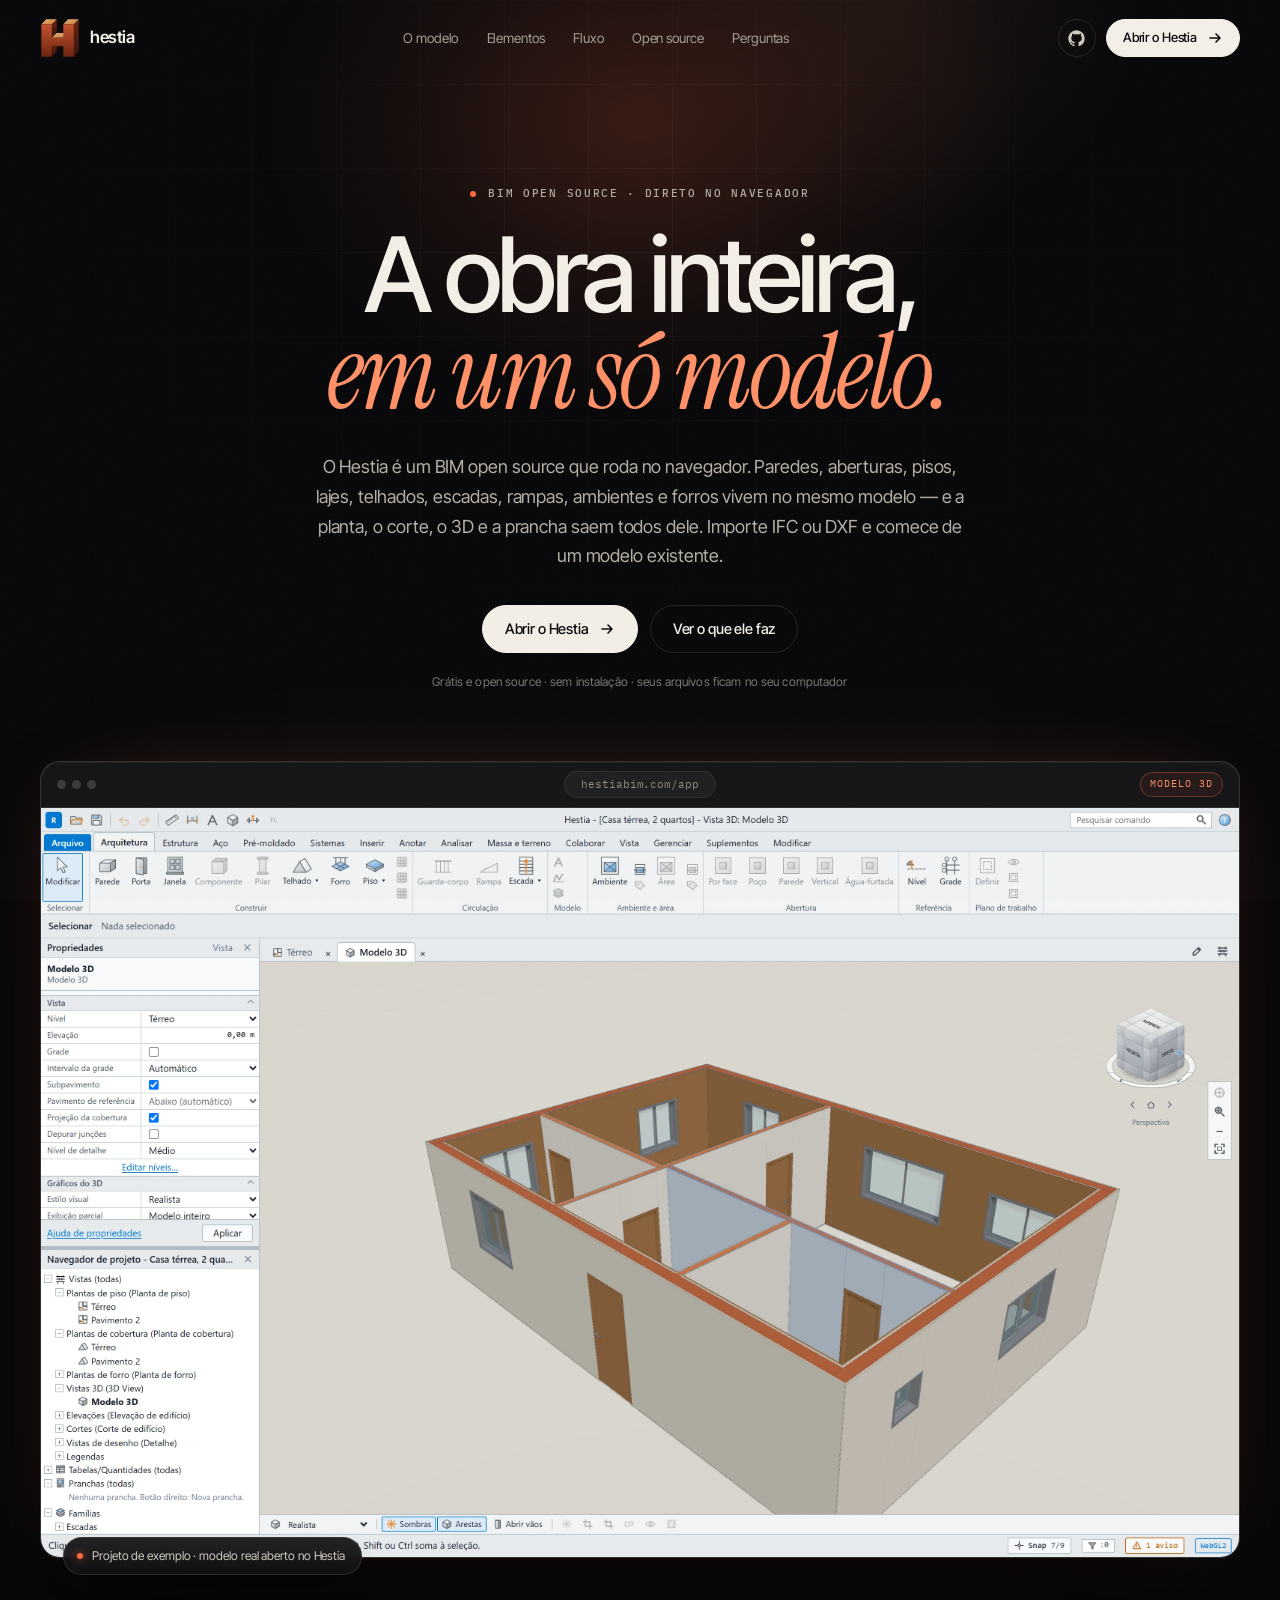
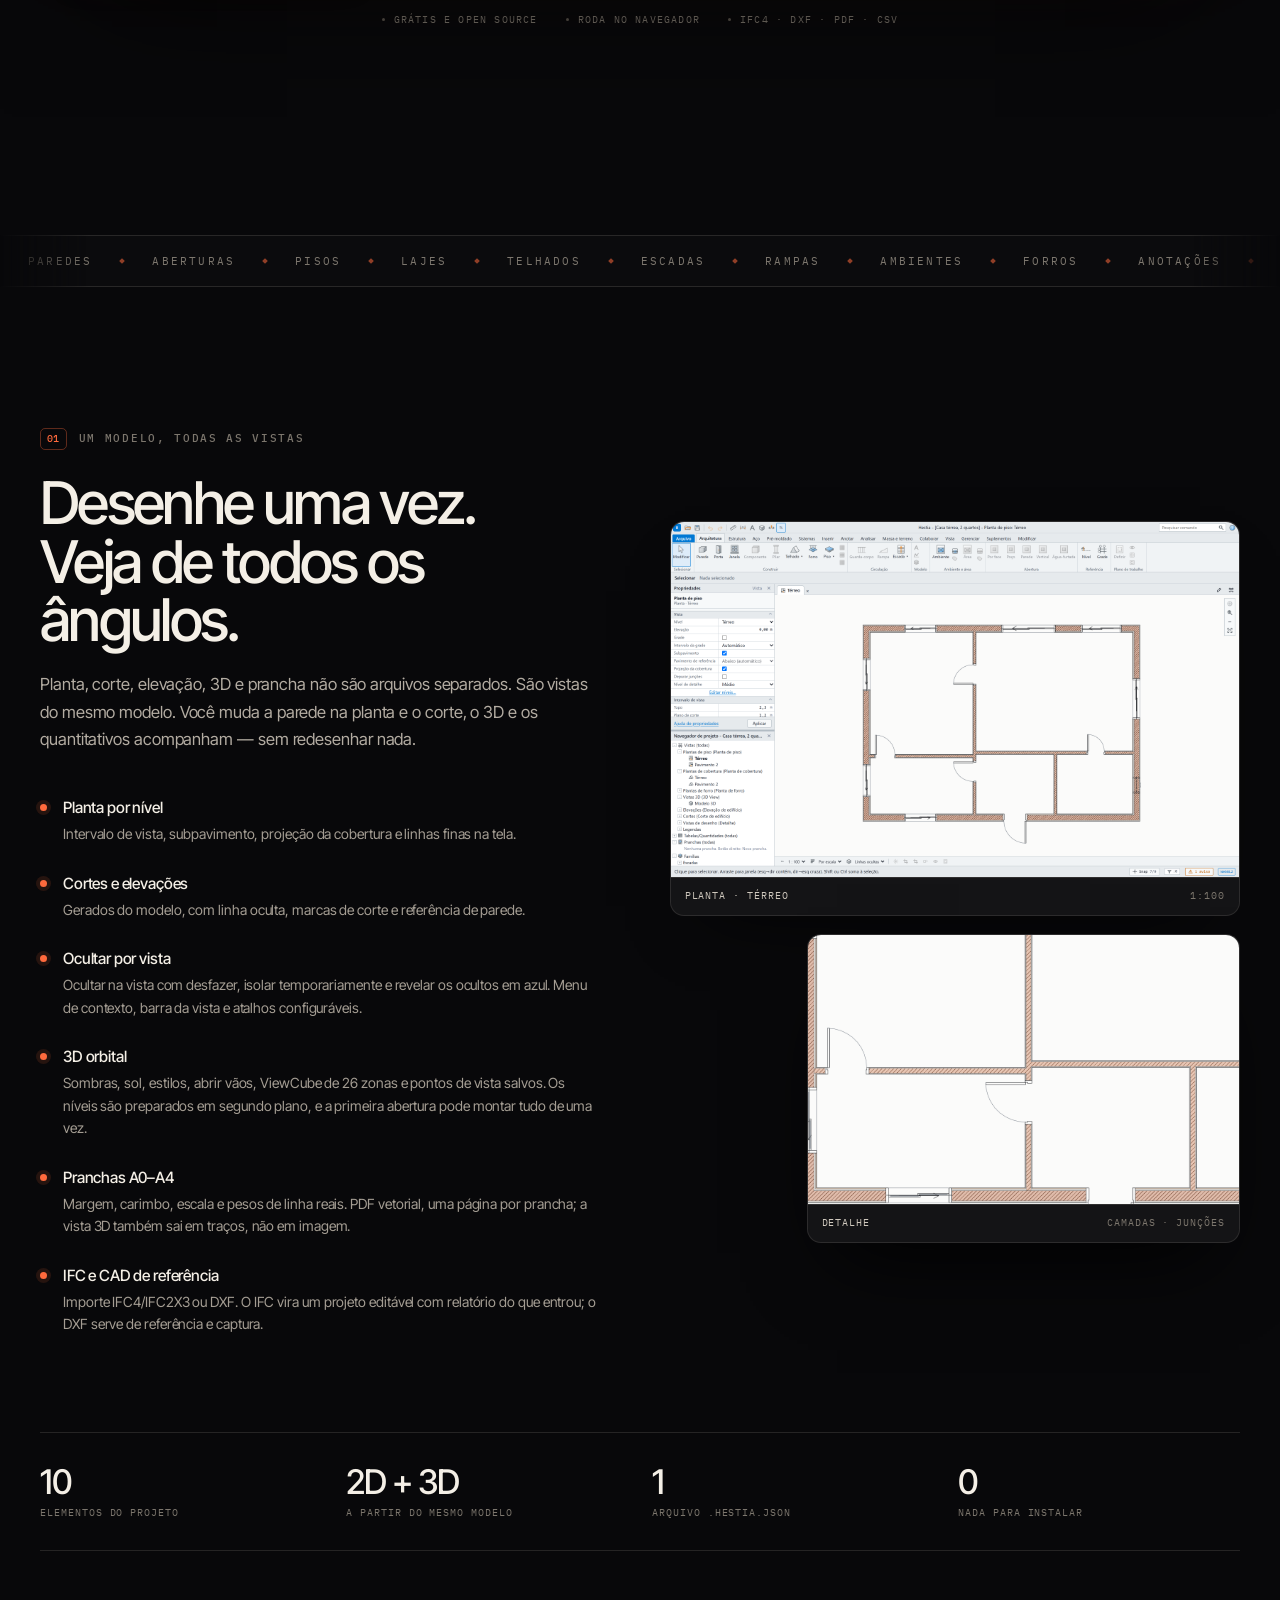
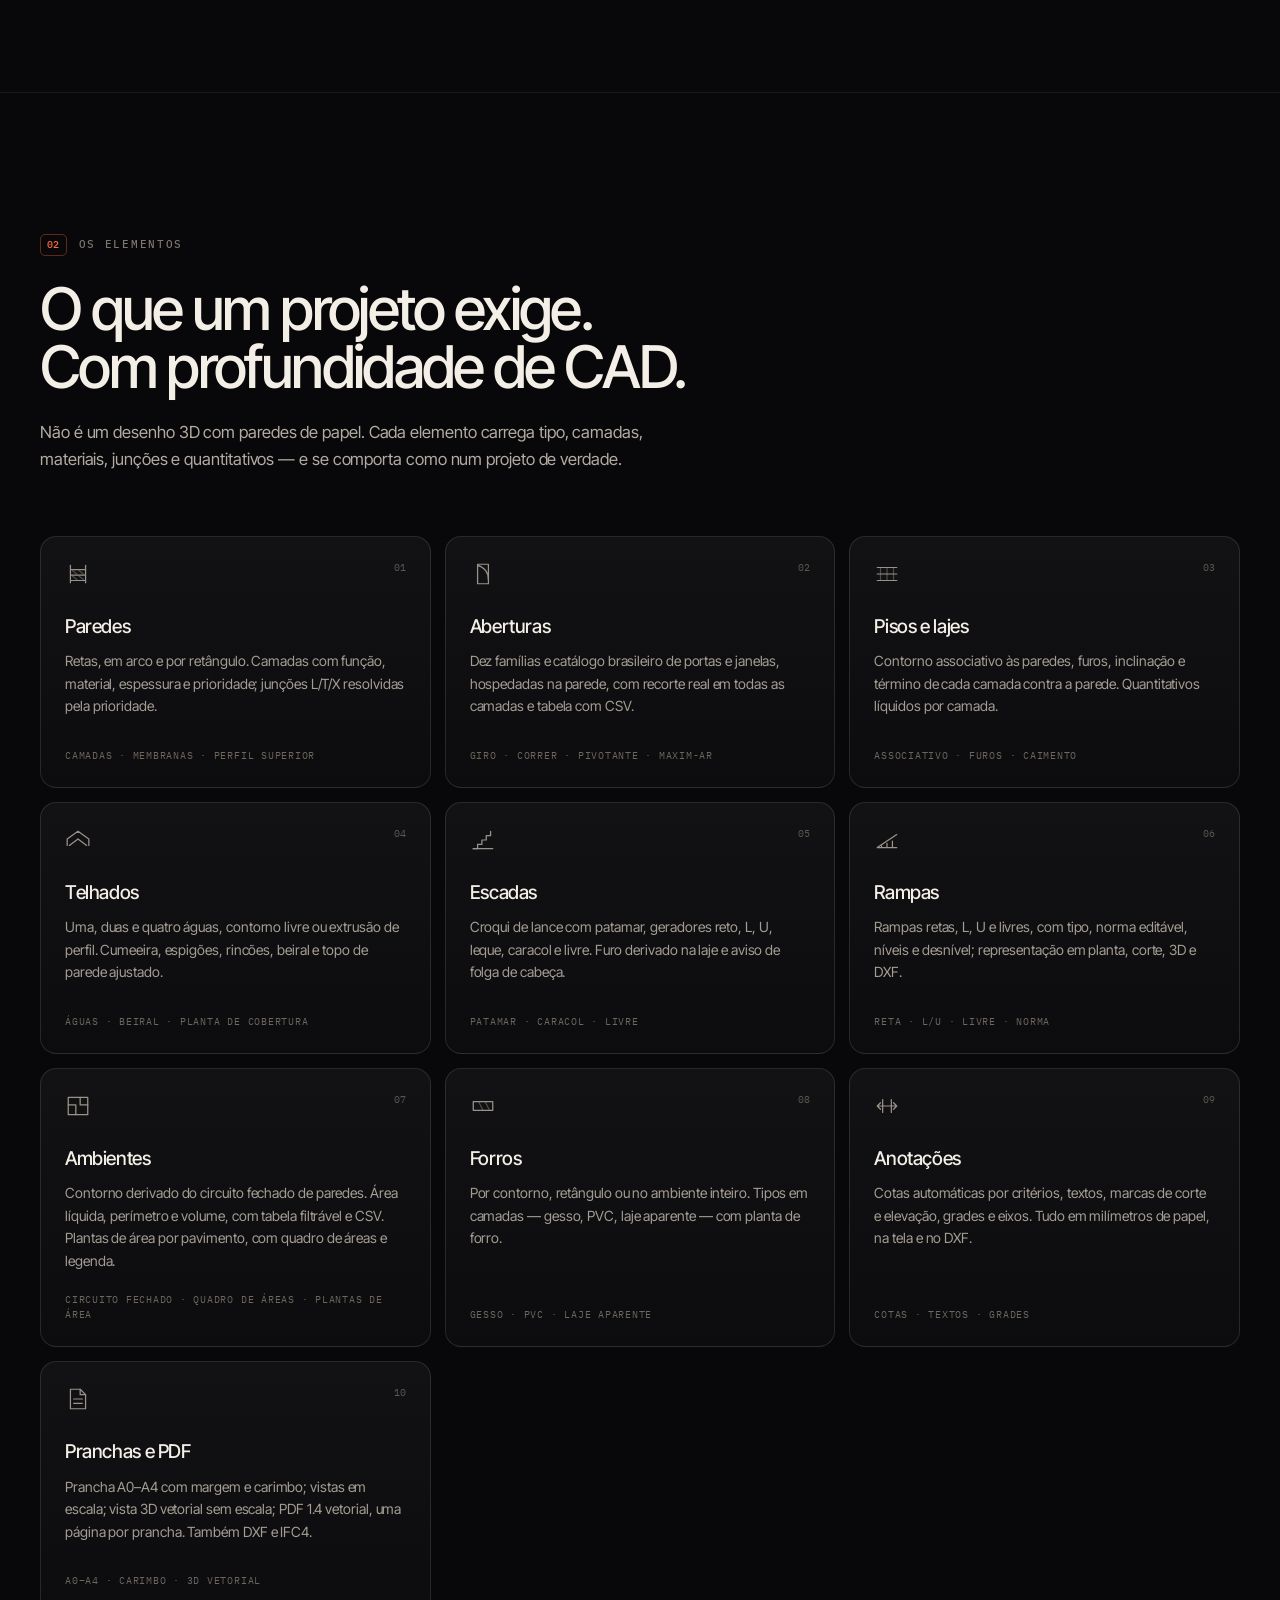
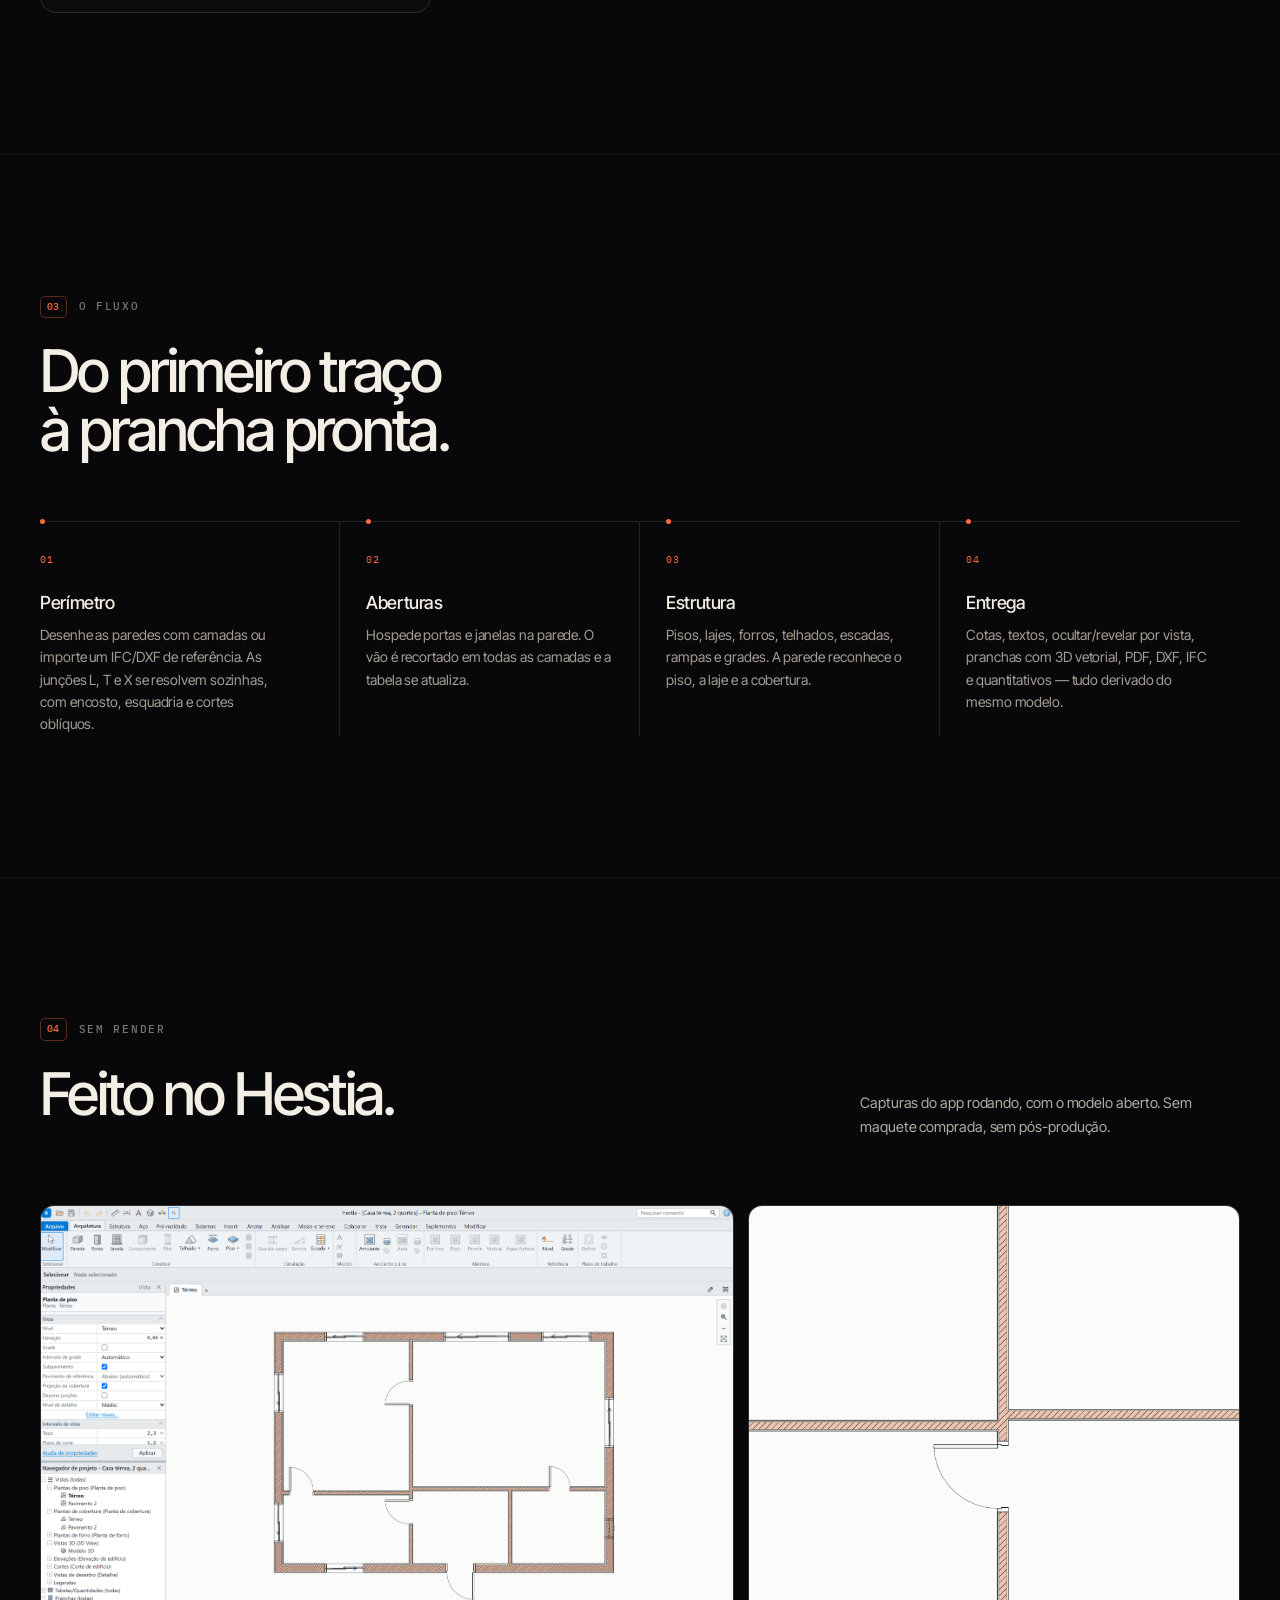
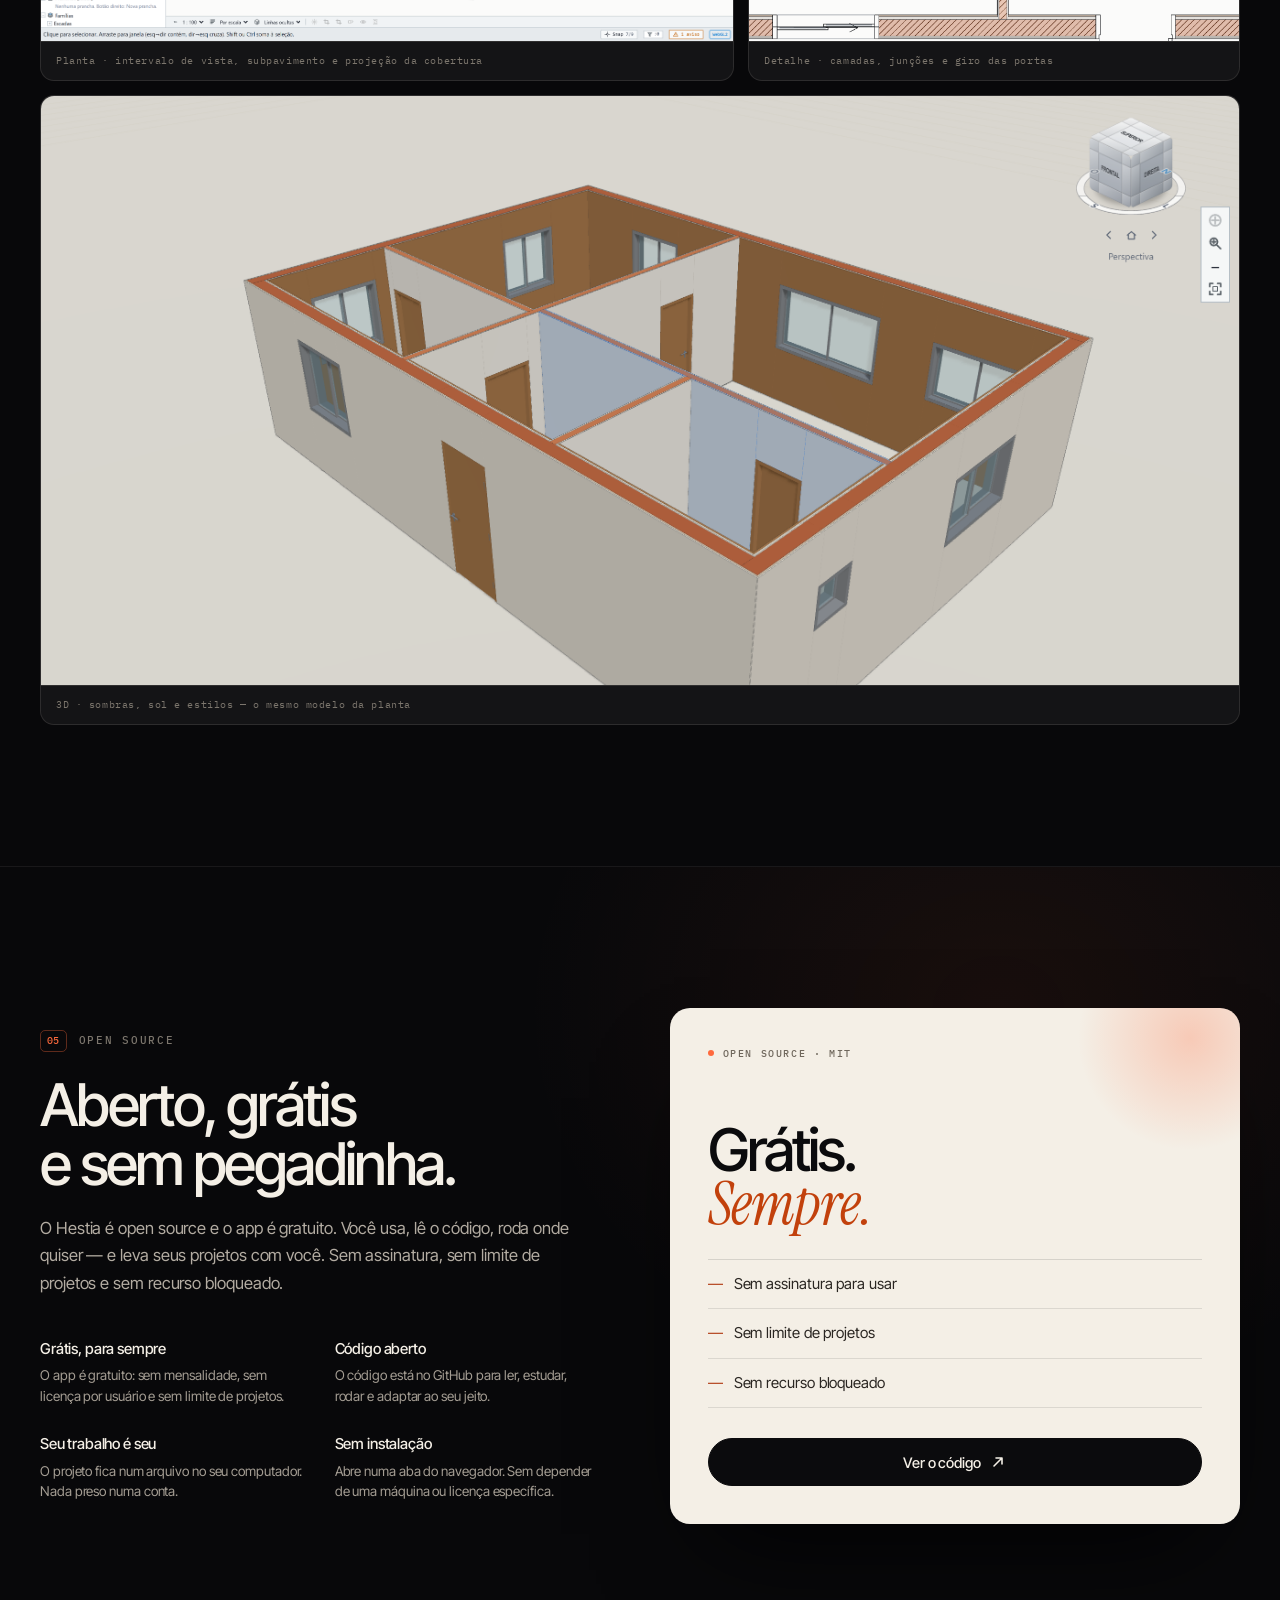
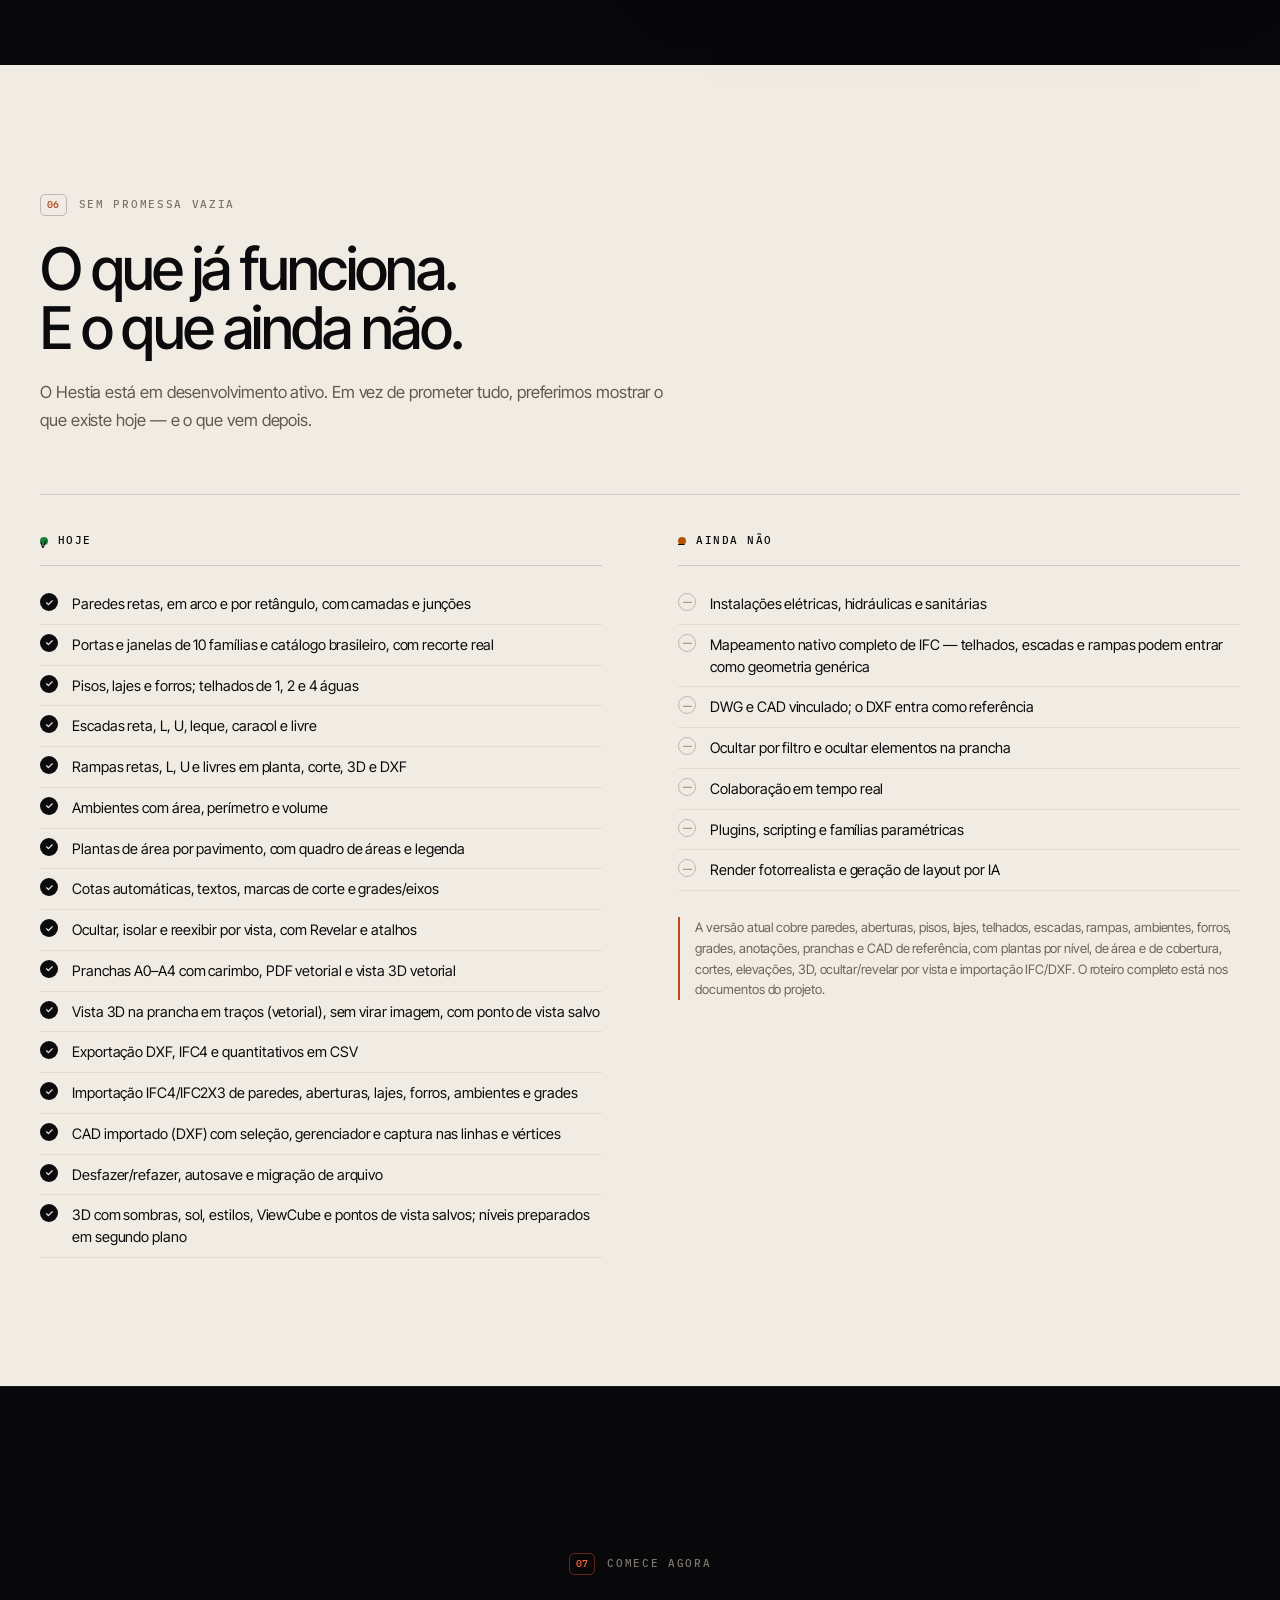
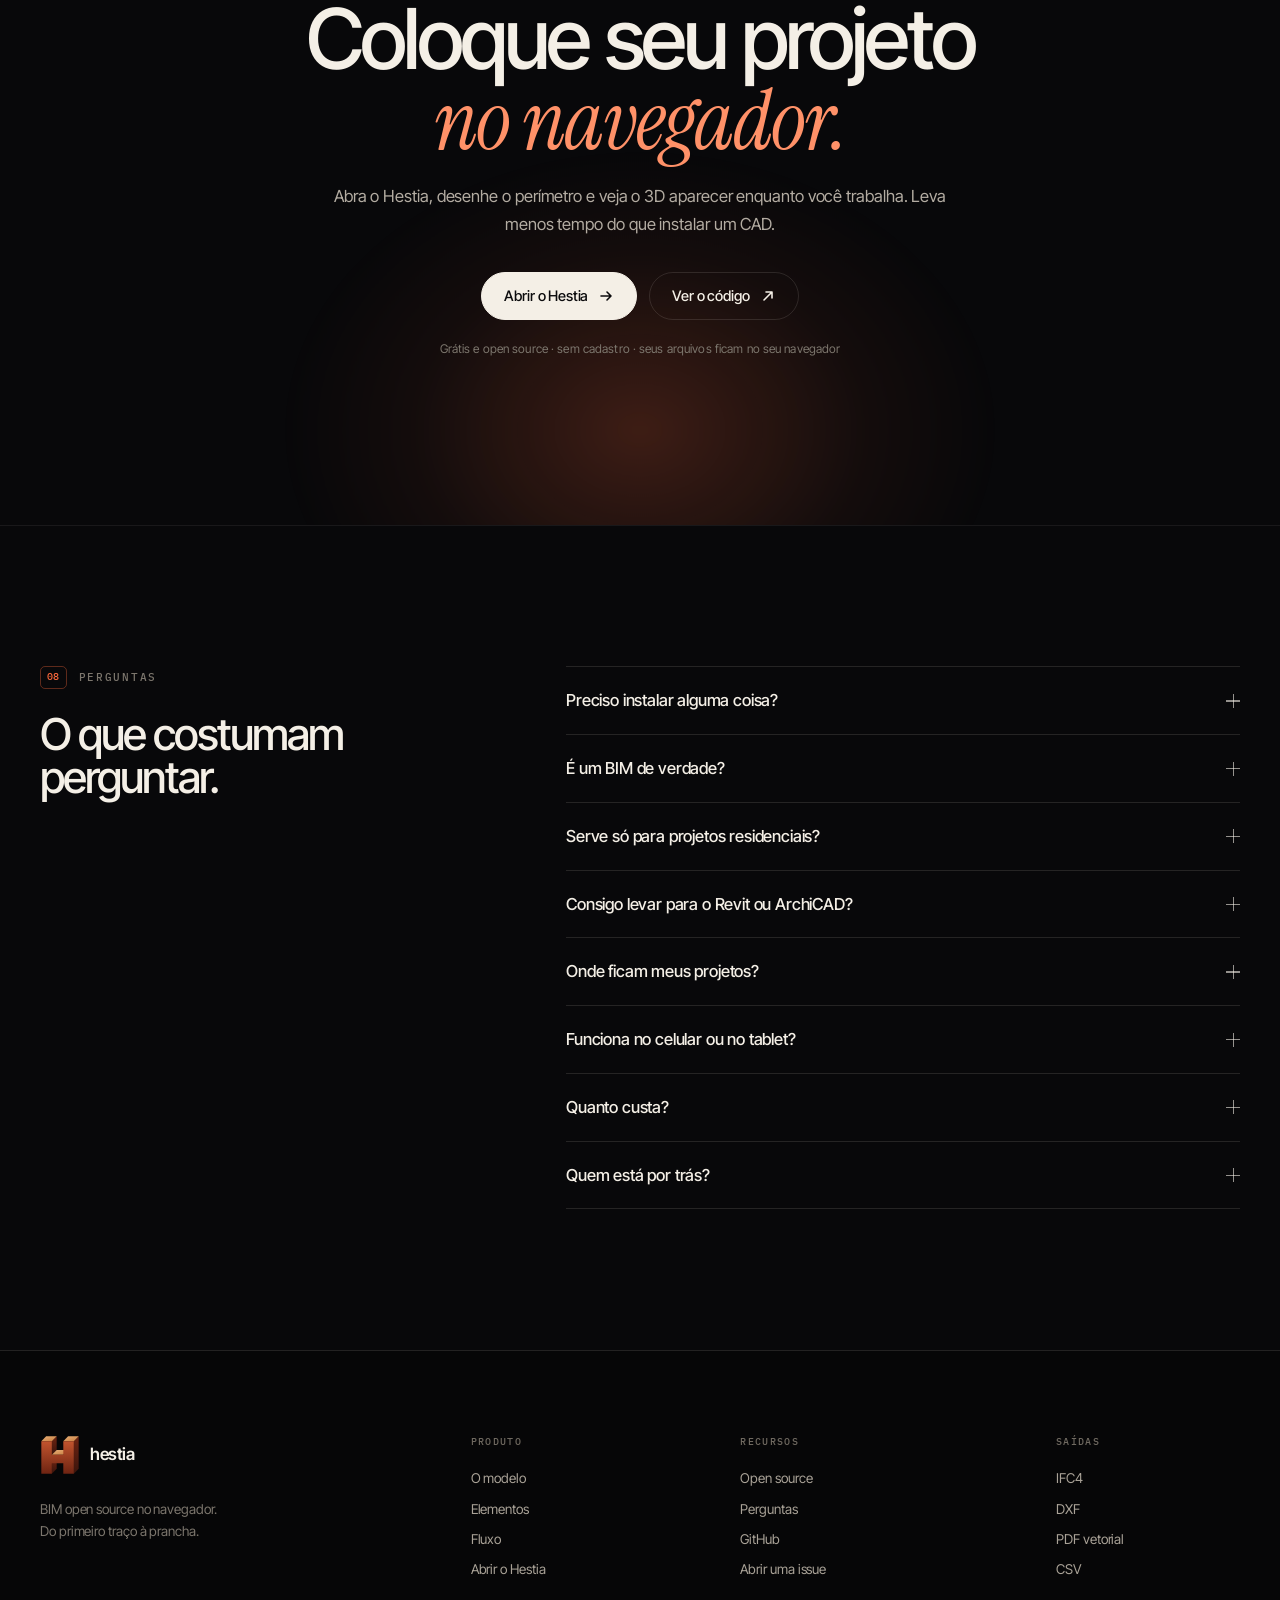
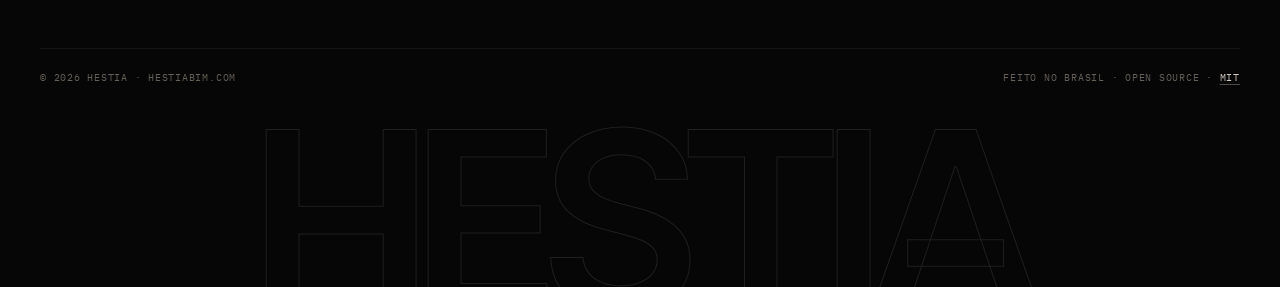
==== index.html @ 5c9bb9dc "site: move landing e app para o hestia-web A raiz do repositorio passa a ser o conteudo de site/: la" ====
<!doctype html>
<html lang="pt-BR">
  <head>
    <meta charset="utf-8" />
    <meta name="viewport" content="width=device-width, initial-scale=1" />
    <title>Hestia — BIM open source no navegador</title>
    <meta
      name="description"
      content="BIM open source no navegador. Paredes, aberturas, pisos, lajes, telhados, escadas, rampas, ambientes e forros em um único modelo — com planta, corte, 3D, pranchas, PDF, DXF, IFC e importação IFC/DXF. Grátis, sem instalação."
    />
    <meta name="theme-color" content="#08080a" />
    <meta name="color-scheme" content="dark" />
    <link rel="canonical" href="https://www.hestiabim.com/" />

    <meta property="og:type" content="website" />
    <meta property="og:locale" content="pt_BR" />
    <meta property="og:site_name" content="Hestia" />
    <meta property="og:url" content="https://www.hestiabim.com/" />
    <meta property="og:title" content="Hestia — a obra inteira, em um só modelo" />
    <meta
      property="og:description"
      content="Planta, corte, 3D, prancha e PDF saem do mesmo modelo. Importe IFC e DXF, oculte/revele por vista e leve a vista 3D para a prancha. Grátis, sem instalação."
    />
    <meta property="og:image" content="https://www.hestiabim.com/assets/og.png" />
    <meta
      property="og:image:alt"
      content="Hestia: a obra inteira, em um só modelo. Interface do app com um projeto de exemplo em 3D."
    />
    <meta property="og:image:width" content="1200" />
    <meta property="og:image:height" content="630" />
    <meta name="twitter:card" content="summary_large_image" />
    <meta name="twitter:title" content="Hestia — a obra inteira, em um só modelo" />
    <meta
      name="twitter:description"
      content="Planta, corte, 3D, prancha e PDF saem do mesmo modelo. Importe IFC e DXF, oculte/revele por vista e leve a vista 3D para a prancha. Grátis, sem instalação."
    />
    <meta name="twitter:image" content="https://www.hestiabim.com/assets/og.png" />

    <link rel="icon" href="favicon.svg" type="image/svg+xml" />
    <link rel="icon" type="image/png" sizes="512x512" href="assets/icon-512.png" />
    <link rel="apple-touch-icon" href="assets/icon-512.png" />

    <link rel="preconnect" href="https://fonts.googleapis.com" />
    <link rel="preconnect" href="https://fonts.gstatic.com" crossorigin />
    <link
      href="https://fonts.googleapis.com/css2?family=IBM+Plex+Mono:wght@400;500&family=Instrument+Serif:ital@0;1&family=Inter+Tight:ital,wght@0,400;0,500;0,600;1,400&display=swap"
      rel="stylesheet"
    />
    <link rel="stylesheet" href="styles.css" />

    <script type="application/ld+json">
      {
        "@context": "https://schema.org",
        "@type": "SoftwareApplication",
        "name": "Hestia",
        "url": "https://www.hestiabim.com/",
        "applicationCategory": "DesignApplication",
        "operatingSystem": "Web",
        "inLanguage": "pt-BR",
        "description": "BIM open source no navegador: paredes, aberturas, pisos, lajes, telhados, escadas, rampas, ambientes, forros e grades em um único modelo, com planta, corte, 3D, pranchas, PDF, DXF, IFC e importação IFC/DXF.",
        "isAccessibleForFree": true,
        "featureList": [
          "Plantas, cortes e elevações derivados do modelo",
          "Modelo 3D em tempo real",
          "Rampas retas, L, U e livres em planta, corte, 3D e DXF",
          "Ocultar, isolar e revelar elementos por vista",
          "Vista 3D vetorial na prancha",
          "Pranchas A0 a A4 e exportação de PDF vetorial",
          "CAD importado (DXF) com seleção e captura",
          "Importação IFC4/IFC2X3",
          "Exportação DXF e IFC4",
          "Quantitativos por camada"
        ]
      }
    </script>
    <script>
      document.documentElement.classList.add('js');
    </script>
  </head>
  <body>
    <a class="skip" href="#conteudo">Pular para o conteúdo</a>

    <header class="site-header" data-header>
      <div class="wrap header-inner">
        <a class="brand" href="#" aria-label="Hestia, início">
          <img class="brand-mark" src="assets/hestia-h.svg" width="32" height="32" alt="" />
          <span class="brand-word">hestia</span>
        </a>

        <nav class="nav" aria-label="Principal">
          <a href="#modelo">O modelo</a>
          <a href="#elementos">Elementos</a>
          <a href="#fluxo">Fluxo</a>
          <a href="#open-source">Open source</a>
          <a href="#perguntas">Perguntas</a>
        </nav>

        <div class="header-actions">
          <a
            class="icon-link"
            href="https://github.com/engdennylsonsantos-cloud/Hestia"
            target="_blank"
            rel="noopener"
            aria-label="Hestia no GitHub"
            title="Código no GitHub"
          >
            <svg viewBox="0 0 24 24" aria-hidden="true">
              <path
                d="M12 .5C5.73.5.5 5.73.5 12c0 5.08 3.29 9.39 7.86 10.91.58.11.79-.25.79-.56 0-.28-.01-1.02-.02-2-3.2.7-3.88-1.54-3.88-1.54-.52-1.33-1.28-1.68-1.28-1.68-1.05-.72.08-.7.08-.7 1.16.08 1.77 1.19 1.77 1.19 1.03 1.77 2.7 1.26 3.36.96.1-.75.4-1.26.73-1.55-2.55-.29-5.24-1.28-5.24-5.7 0-1.26.45-2.29 1.19-3.1-.12-.29-.52-1.46.11-3.05 0 0 .97-.31 3.18 1.18a11.1 11.1 0 0 1 5.8 0c2.2-1.49 3.17-1.18 3.17-1.18.63 1.59.23 2.76.11 3.05.74.81 1.19 1.84 1.19 3.1 0 4.43-2.69 5.41-5.25 5.69.41.36.78 1.06.78 2.14 0 1.55-.01 2.8-.01 3.18 0 .31.21.68.8.56A11.51 11.51 0 0 0 23.5 12C23.5 5.73 18.27.5 12 .5Z"
              />
            </svg>
          </a>
          <a class="btn btn-small btn-solid" href="app/">
            Abrir o Hestia
            <svg viewBox="0 0 16 16" aria-hidden="true"><path d="M3 8h10M9 4l4 4-4 4" /></svg>
          </a>
          <button class="menu-btn" type="button" aria-label="Abrir menu" aria-expanded="false" data-menu-btn>
            <span></span><span></span>
          </button>
        </div>
      </div>
    </header>

    <div class="mobile-menu" data-mobile-menu hidden>
      <nav class="wrap" aria-label="Menu móvel">
        <a href="#modelo">O modelo</a>
        <a href="#elementos">Elementos</a>
        <a href="#fluxo">Fluxo</a>
        <a href="#open-source">Open source</a>
        <a href="#perguntas">Perguntas</a>
        <a href="https://github.com/engdennylsonsantos-cloud/Hestia" target="_blank" rel="noopener">GitHub ↗</a>
        <a class="btn btn-solid" href="app/">Abrir o Hestia</a>
      </nav>
    </div>

    <main id="conteudo">
      <!-- HERÓI -->
      <section class="hero">
        <div class="hero-glow" aria-hidden="true"></div>
        <div class="hero-grid" aria-hidden="true"></div>
        <div class="wrap">
          <p class="eyebrow hero-eyebrow">
            <span class="pulse" aria-hidden="true"></span>
            BIM open source · direto no navegador
          </p>
          <h1 class="hero-title">
            A obra inteira,<br />
            <em>em um só modelo.</em>
          </h1>
          <p class="hero-lede">
            O Hestia é um BIM open source que roda no navegador. Paredes, aberturas, pisos, lajes,
            telhados, escadas, rampas, ambientes e forros vivem no mesmo modelo — e a planta, o corte, o 3D
            e a prancha saem todos dele. Importe IFC ou DXF e comece de um modelo existente.
          </p>
          <div class="hero-actions">
            <a class="btn btn-solid" href="app/">
              Abrir o Hestia
              <svg viewBox="0 0 16 16" aria-hidden="true"><path d="M3 8h10M9 4l4 4-4 4" /></svg>
            </a>
            <a class="btn btn-ghost" href="#elementos">Ver o que ele faz</a>
          </div>
          <p class="hero-note">Grátis e open source · sem instalação · seus arquivos ficam no seu computador</p>

          <div class="product reveal" data-reveal>
            <div class="product-bar">
              <span class="traffic" aria-hidden="true"><i></i><i></i><i></i></span>
              <span class="product-url">hestiabim.com/app</span>
              <span class="product-tag">Modelo 3D</span>
            </div>
            <picture>
              <source srcset="assets/modelo-3d.webp" type="image/webp" />
              <img
                src="assets/modelo-3d.png"
                width="1600"
                height="1000"
                alt="Interface do Hestia com um projeto de exemplo aberto no modelo 3D: paredes, portas, janelas e a divisão interna visíveis."
                fetchpriority="high"
                decoding="async"
              />
            </picture>
            <div class="product-note">
              <span class="product-dot" aria-hidden="true"></span>
              Projeto de exemplo · modelo real aberto no Hestia
            </div>
          </div>

          <ul class="hero-meta" aria-label="Características principais">
            <li>Grátis e open source</li>
            <li>Roda no navegador</li>
            <li>IFC4 · DXF · PDF · CSV</li>
          </ul>
        </div>
      </section>

      <!-- FAIXA DE ELEMENTOS -->
      <div class="marquee" aria-hidden="true">
        <div class="marquee-track">
          <span>Paredes</span><i></i><span>Aberturas</span><i></i><span>Pisos</span><i></i><span>Lajes</span><i></i><span>Telhados</span><i></i><span>Escadas</span><i></i><span>Rampas</span><i></i><span>Ambientes</span><i></i><span>Forros</span><i></i><span>Anotações</span><i></i><span>Grades</span><i></i><span>Pranchas</span><i></i>
          <span>Paredes</span><i></i><span>Aberturas</span><i></i><span>Pisos</span><i></i><span>Lajes</span><i></i><span>Telhados</span><i></i><span>Escadas</span><i></i><span>Rampas</span><i></i><span>Ambientes</span><i></i><span>Forros</span><i></i><span>Anotações</span><i></i><span>Grades</span><i></i><span>Pranchas</span><i></i>
        </div>
      </div>

      <!-- 01 · UM MODELO -->
      <section class="section" id="modelo">
        <div class="wrap split">
          <div class="split-copy">
            <p class="eyebrow"><span class="num">01</span> Um modelo, todas as vistas</p>
            <h2>Desenhe uma vez.<br />Veja de todos os ângulos.</h2>
            <p class="lede">
              Planta, corte, elevação, 3D e prancha não são arquivos separados. São vistas do mesmo modelo.
              Você muda a parede na planta e o corte, o 3D e os quantitativos acompanham — sem redesenhar
              nada.
            </p>

            <ul class="features">
              <li>
                <span class="feature-dot" aria-hidden="true"></span>
                <div>
                  <h3>Planta por nível</h3>
                  <p>Intervalo de vista, subpavimento, projeção da cobertura e linhas finas na tela.</p>
                </div>
              </li>
              <li>
                <span class="feature-dot" aria-hidden="true"></span>
                <div>
                  <h3>Cortes e elevações</h3>
                  <p>Gerados do modelo, com linha oculta, marcas de corte e referência de parede.</p>
                </div>
              </li>
              <li>
                <span class="feature-dot" aria-hidden="true"></span>
                <div>
                  <h3>Ocultar por vista</h3>
                  <p>Ocultar na vista com desfazer, isolar temporariamente e revelar os ocultos em azul. Menu de contexto, barra da vista e atalhos configuráveis.</p>
                </div>
              </li>
              <li>
                <span class="feature-dot" aria-hidden="true"></span>
                <div>
                  <h3>3D orbital</h3>
                  <p>Sombras, sol, estilos, abrir vãos, ViewCube de 26 zonas e pontos de vista salvos. Os níveis são preparados em segundo plano, e a primeira abertura pode montar tudo de uma vez.</p>
                </div>
              </li>
              <li>
                <span class="feature-dot" aria-hidden="true"></span>
                <div>
                  <h3>Pranchas A0–A4</h3>
                  <p>Margem, carimbo, escala e pesos de linha reais. PDF vetorial, uma página por prancha; a vista 3D também sai em traços, não em imagem.</p>
                </div>
              </li>
              <li>
                <span class="feature-dot" aria-hidden="true"></span>
                <div>
                  <h3>IFC e CAD de referência</h3>
                  <p>Importe IFC4/IFC2X3 ou DXF. O IFC vira um projeto editável com relatório do que entrou; o DXF serve de referência e captura.</p>
                </div>
              </li>
            </ul>
          </div>

          <div class="split-media">
            <figure class="shot reveal" data-reveal>
              <img
                src="assets/planta.png"
                width="1600"
                height="1000"
                alt="Planta do pavimento térreo no Hestia, com paredes hachuradas, portas, janelas e o navegador de projeto."
                loading="lazy"
                decoding="async"
              />
              <figcaption><span>Planta · Térreo</span> 1:100</figcaption>
            </figure>
            <figure class="shot shot-small reveal" data-reveal data-delay="1">
              <img
                src="assets/planta-close.png"
                width="1300"
                height="800"
                alt="Detalhe da planta: camadas da parede, hachura, encontro em L e arcos de abertura das portas."
                loading="lazy"
                decoding="async"
              />
              <figcaption><span>Detalhe</span> camadas · junções</figcaption>
            </figure>
          </div>
        </div>

        <div class="wrap">
          <ul class="stats reveal" data-reveal>
            <li><strong>10</strong><span>elementos do projeto</span></li>
            <li><strong>2D + 3D</strong><span>a partir do mesmo modelo</span></li>
            <li><strong>1</strong><span>arquivo .hestia.json</span></li>
            <li><strong>0</strong><span>nada para instalar</span></li>
          </ul>
        </div>
      </section>

      <!-- 02 · ELEMENTOS -->
      <section class="section section-elements" id="elementos">
        <div class="wrap">
          <header class="section-head">
            <p class="eyebrow"><span class="num">02</span> Os elementos</p>
            <h2>O que um projeto exige.<br />Com profundidade de CAD.</h2>
            <p class="lede">
              Não é um desenho 3D com paredes de papel. Cada elemento carrega tipo, camadas, materiais,
              junções e quantitativos — e se comporta como num projeto de verdade.
            </p>
          </header>

          <div class="cards">
            <article class="card reveal" data-reveal>
              <div class="card-top">
                <svg viewBox="0 0 24 24" aria-hidden="true"><path d="M5 4v16M19 4v16M5 8h14M5 13h14M5 18h14" /><path class="hatch" d="M7 9l4 3M13 9l4 3M7 14l4 3M13 14l4 3" /></svg>
                <span>01</span>
              </div>
              <h3>Paredes</h3>
              <p>Retas, em arco e por retângulo. Camadas com função, material, espessura e prioridade; junções L/T/X resolvidas pela prioridade.</p>
              <p class="card-tag">camadas · membranas · perfil superior</p>
            </article>

            <article class="card reveal" data-reveal data-delay="1">
              <div class="card-top">
                <svg viewBox="0 0 24 24" aria-hidden="true"><path d="M7 3v18M17 3v18M7 3h10M7 21h10" /><path d="M7 4a13 13 0 0 1 10 13" /></svg>
                <span>02</span>
              </div>
              <h3>Aberturas</h3>
              <p>Dez famílias e catálogo brasileiro de portas e janelas, hospedadas na parede, com recorte real em todas as camadas e tabela com CSV.</p>
              <p class="card-tag">giro · correr · pivotante · maxim-ar</p>
            </article>

            <article class="card reveal" data-reveal data-delay="2">
              <div class="card-top">
                <svg viewBox="0 0 24 24" aria-hidden="true"><path d="M3 6h18M3 12h18M3 18h18" /><path class="hatch" d="M6 6v6M12 6v6M18 6v6M6 12v6M12 12v6M18 12v6" /></svg>
                <span>03</span>
              </div>
              <h3>Pisos e lajes</h3>
              <p>Contorno associativo às paredes, furos, inclinação e término de cada camada contra a parede. Quantitativos líquidos por camada.</p>
              <p class="card-tag">associativo · furos · caimento</p>
            </article>

            <article class="card reveal" data-reveal>
              <div class="card-top">
                <svg viewBox="0 0 24 24" aria-hidden="true"><path d="M2 11 12 4l10 7M4 17l8-6 8 6M2 11v6M22 11v6" /></svg>
                <span>04</span>
              </div>
              <h3>Telhados</h3>
              <p>Uma, duas e quatro águas, contorno livre ou extrusão de perfil. Cumeeira, espigões, rincões, beiral e topo de parede ajustado.</p>
              <p class="card-tag">águas · beiral · planta de cobertura</p>
            </article>

            <article class="card reveal" data-reveal data-delay="1">
              <div class="card-top">
                <svg viewBox="0 0 24 24" aria-hidden="true"><path d="M3 20h4v-4h4v-4h4V8h4V4" /><path d="M3 20h18" /></svg>
                <span>05</span>
              </div>
              <h3>Escadas</h3>
              <p>Croqui de lance com patamar, geradores reto, L, U, leque, caracol e livre. Furo derivado na laje e aviso de folga de cabeça.</p>
              <p class="card-tag">patamar · caracol · livre</p>
            </article>

            <article class="card reveal" data-reveal data-delay="2">
              <div class="card-top">
                <svg viewBox="0 0 24 24" aria-hidden="true"><path d="M3 19 21 7M3 19h18M7 19v-2M12 19v-4M17 19v-6" /></svg>
                <span>06</span>
              </div>
              <h3>Rampas</h3>
              <p>Rampas retas, L, U e livres, com tipo, norma editável, níveis e desnível; representação em planta, corte, 3D e DXF.</p>
              <p class="card-tag">reta · L/U · livre · norma</p>
            </article>

            <article class="card reveal" data-reveal data-delay="2">
              <div class="card-top">
                <svg viewBox="0 0 24 24" aria-hidden="true"><path d="M3 4h18v16H3z" /><path d="M3 11h7v9M14 4v7h7" /></svg>
                <span>07</span>
              </div>
              <h3>Ambientes</h3>
              <p>Contorno derivado do circuito fechado de paredes. Área líquida, perímetro e volume, com tabela filtrável e CSV. Plantas de área por pavimento, com quadro de áreas e legenda.</p>
              <p class="card-tag">circuito fechado · quadro de áreas · plantas de área</p>
            </article>

            <article class="card reveal" data-reveal>
              <div class="card-top">
                <svg viewBox="0 0 24 24" aria-hidden="true"><path d="M3 8h18M3 16h18M3 8v8M21 8v8" /><path class="hatch" d="M8 8l4 8M14 8l4 8" /></svg>
                <span>08</span>
              </div>
              <h3>Forros</h3>
              <p>Por contorno, retângulo ou no ambiente inteiro. Tipos em camadas — gesso, PVC, laje aparente — com planta de forro.</p>
              <p class="card-tag">gesso · PVC · laje aparente</p>
            </article>

            <article class="card reveal" data-reveal data-delay="1">
              <div class="card-top">
                <svg viewBox="0 0 24 24" aria-hidden="true"><path d="M3 12h18M6 9l-3 3 3 3M18 9l3 3-3 3M8 6v12M16 6v12" /></svg>
                <span>09</span>
              </div>
              <h3>Anotações</h3>
              <p>Cotas automáticas por critérios, textos, marcas de corte e elevação, grades e eixos. Tudo em milímetros de papel, na tela e no DXF.</p>
              <p class="card-tag">cotas · textos · grades</p>
            </article>

            <article class="card reveal" data-reveal data-delay="2">
              <div class="card-top">
                <svg viewBox="0 0 24 24" aria-hidden="true"><path d="M5 3h9l5 5v13H5z" /><path d="M14 3v5h5M8 12h8M8 16h8" /></svg>
                <span>10</span>
              </div>
              <h3>Pranchas e PDF</h3>
              <p>Prancha A0–A4 com margem e carimbo; vistas em escala; vista 3D vetorial sem escala; PDF 1.4 vetorial, uma página por prancha. Também DXF e IFC4.</p>
              <p class="card-tag">A0–A4 · carimbo · 3D vetorial</p>
            </article>
          </div>
        </div>
      </section>

      <!-- 03 · FLUXO -->
      <section class="section" id="fluxo">
        <div class="wrap">
          <header class="section-head">
            <p class="eyebrow"><span class="num">03</span> O fluxo</p>
            <h2>Do primeiro traço<br />à prancha pronta.</h2>
          </header>

          <ol class="steps">
            <li class="step reveal" data-reveal>
              <span class="step-num">01</span>
              <h3>Perímetro</h3>
              <p>Desenhe as paredes com camadas ou importe um IFC/DXF de referência. As junções L, T e X se resolvem sozinhas, com encosto, esquadria e cortes oblíquos.</p>
            </li>
            <li class="step reveal" data-reveal data-delay="1">
              <span class="step-num">02</span>
              <h3>Aberturas</h3>
              <p>Hospede portas e janelas na parede. O vão é recortado em todas as camadas e a tabela se atualiza.</p>
            </li>
            <li class="step reveal" data-reveal data-delay="2">
              <span class="step-num">03</span>
              <h3>Estrutura</h3>
              <p>Pisos, lajes, forros, telhados, escadas, rampas e grades. A parede reconhece o piso, a laje e a cobertura.</p>
            </li>
            <li class="step reveal" data-reveal data-delay="3">
              <span class="step-num">04</span>
              <h3>Entrega</h3>
              <p>Cotas, textos, ocultar/revelar por vista, pranchas com 3D vetorial, PDF, DXF, IFC e quantitativos — tudo derivado do mesmo modelo.</p>
            </li>
          </ol>
        </div>
      </section>

      <!-- 04 · GALERIA -->
      <section class="section section-gallery" id="galeria">
        <div class="wrap">
          <header class="section-head section-head-row">
            <div>
              <p class="eyebrow"><span class="num">04</span> Sem render</p>
              <h2>Feito no Hestia.</h2>
            </div>
            <p class="lede small">
              Capturas do app rodando, com o modelo aberto. Sem maquete comprada, sem pós-produção.
            </p>
          </header>

          <div class="gallery">
            <figure class="gallery-item gallery-wide reveal" data-reveal>
              <img
                src="assets/planta.png"
                width="1600"
                height="1000"
                alt="Planta baixa no Hestia com o painel de propriedades, navegador de projeto e o projeto de exemplo desenhado."
                loading="lazy"
                decoding="async"
              />
              <figcaption>Planta · intervalo de vista, subpavimento e projeção da cobertura</figcaption>
            </figure>
            <figure class="gallery-item reveal" data-reveal data-delay="1">
              <img
                src="assets/planta-close.png"
                width="1300"
                height="800"
                alt="Detalhe ampliado da planta mostrando a hachura das camadas e o arco de abertura de duas portas."
                loading="lazy"
                decoding="async"
              />
              <figcaption>Detalhe · camadas, junções e giro das portas</figcaption>
            </figure>
            <figure class="gallery-item gallery-full reveal" data-reveal>
              <img
                src="assets/modelo-3d-canvas.png"
                width="1600"
                height="1000"
                alt="Modelo 3D do Hestia com o projeto de exemplo, janelas envidraçadas, portas e o ViewCube no canto."
                loading="lazy"
                decoding="async"
              />
              <figcaption>3D · sombras, sol e estilos — o mesmo modelo da planta</figcaption>
            </figure>
          </div>
        </div>
      </section>

      <!-- 05 · OPEN SOURCE -->
      <section class="section section-open" id="open-source">
        <div class="wrap split">
          <div class="split-copy">
            <p class="eyebrow"><span class="num">05</span> Open source</p>
            <h2>Aberto, grátis<br />e sem pegadinha.</h2>
            <p class="lede">
              O Hestia é open source e o app é gratuito. Você usa, lê o código, roda onde quiser — e leva
              seus projetos com você. Sem assinatura, sem limite de projetos e sem recurso bloqueado.
            </p>

            <div class="spec-list">
              <div class="spec reveal" data-reveal>
                <h3>Grátis, para sempre</h3>
                <p>O app é gratuito: sem mensalidade, sem licença por usuário e sem limite de projetos.</p>
              </div>
              <div class="spec reveal" data-reveal data-delay="1">
                <h3>Código aberto</h3>
                <p>O código está no GitHub para ler, estudar, rodar e adaptar ao seu jeito.</p>
              </div>
              <div class="spec reveal" data-reveal data-delay="2">
                <h3>Seu trabalho é seu</h3>
                <p>O projeto fica num arquivo no seu computador. Nada preso numa conta.</p>
              </div>
              <div class="spec reveal" data-reveal>
                <h3>Sem instalação</h3>
                <p>Abre numa aba do navegador. Sem depender de uma máquina ou licença específica.</p>
              </div>
            </div>
          </div>

          <div class="open-panel reveal" data-reveal data-delay="1">
            <div class="open-top"><span class="pulse" aria-hidden="true"></span> Open source · MIT</div>
            <p class="open-big">Grátis.<br /><em>Sempre.</em></p>
            <ul class="open-list">
              <li>Sem assinatura para usar</li>
              <li>Sem limite de projetos</li>
              <li>Sem recurso bloqueado</li>
            </ul>
            <a
              class="btn btn-solid"
              href="https://github.com/engdennylsonsantos-cloud/Hestia"
              target="_blank"
              rel="noopener"
            >
              Ver o código
              <svg viewBox="0 0 16 16" aria-hidden="true"><path d="M4 12 12 4M6 4h6v6" /></svg>
            </a>
          </div>
        </div>
      </section>

      <!-- 06 · HONESTIDADE -->
      <section class="section section-plate">
        <div class="wrap">
          <div class="plate">
            <header class="plate-head">
              <p class="eyebrow eyebrow-dark"><span class="num">06</span> Sem promessa vazia</p>
              <h2>O que já funciona.<br />E o que ainda não.</h2>
              <p class="lede dark">
                O Hestia está em desenvolvimento ativo. Em vez de prometer tudo, preferimos mostrar o que
                existe hoje — e o que vem depois.
              </p>
            </header>

            <div class="plate-lists">
              <div class="plate-col">
                <h3><span class="mark mark-yes" aria-hidden="true">✓</span> Hoje</h3>
                <ul class="check-list">
                  <li>Paredes retas, em arco e por retângulo, com camadas e junções</li>
                  <li>Portas e janelas de 10 famílias e catálogo brasileiro, com recorte real</li>
                  <li>Pisos, lajes e forros; telhados de 1, 2 e 4 águas</li>
                  <li>Escadas reta, L, U, leque, caracol e livre</li>
                  <li>Rampas retas, L, U e livres em planta, corte, 3D e DXF</li>
                  <li>Ambientes com área, perímetro e volume</li>
                  <li>Plantas de área por pavimento, com quadro de áreas e legenda</li>
                  <li>Cotas automáticas, textos, marcas de corte e grades/eixos</li>
                  <li>Ocultar, isolar e reexibir por vista, com Revelar e atalhos</li>
                  <li>Pranchas A0–A4 com carimbo, PDF vetorial e vista 3D vetorial</li>
                  <li>Vista 3D na prancha em traços (vetorial), sem virar imagem, com ponto de vista salvo</li>
                  <li>Exportação DXF, IFC4 e quantitativos em CSV</li>
                  <li>Importação IFC4/IFC2X3 de paredes, aberturas, lajes, forros, ambientes e grades</li>
                  <li>CAD importado (DXF) com seleção, gerenciador e captura nas linhas e vértices</li>
                  <li>Desfazer/refazer, autosave e migração de arquivo</li>
                  <li>3D com sombras, sol, estilos, ViewCube e pontos de vista salvos; níveis preparados em segundo plano</li>
                </ul>
              </div>

              <div class="plate-col">
                <h3><span class="mark mark-no" aria-hidden="true">—</span> Ainda não</h3>
                <ul class="check-list check-list-no">
                  <li>Instalações elétricas, hidráulicas e sanitárias</li>
                  <li>Mapeamento nativo completo de IFC — telhados, escadas e rampas podem entrar como geometria genérica</li>
                  <li>DWG e CAD vinculado; o DXF entra como referência</li>
                  <li>Ocultar por filtro e ocultar elementos na prancha</li>
                  <li>Colaboração em tempo real</li>
                  <li>Plugins, scripting e famílias paramétricas</li>
                  <li>Render fotorrealista e geração de layout por IA</li>
                </ul>
                <p class="plate-note">
                  A versão atual cobre paredes, aberturas, pisos, lajes, telhados, escadas, rampas, ambientes,
                  forros, grades, anotações, pranchas e CAD de referência, com plantas por nível, de área e de
                  cobertura, cortes, elevações, 3D, ocultar/revelar por vista e importação IFC/DXF. O roteiro completo
                  está nos documentos do projeto.
                </p>
              </div>
            </div>
          </div>
        </div>
      </section>

      <!-- 07 · CTA -->
      <section class="section section-cta">
        <div class="cta-glow" aria-hidden="true"></div>
        <div class="wrap cta-inner">
          <p class="eyebrow"><span class="num">07</span> Comece agora</p>
          <h2>Coloque seu projeto<br /><em>no navegador.</em></h2>
          <p class="lede">
            Abra o Hestia, desenhe o perímetro e veja o 3D aparecer enquanto você trabalha. Leva menos tempo
            do que instalar um CAD.
          </p>
          <div class="hero-actions">
            <a class="btn btn-solid" href="app/">
              Abrir o Hestia
              <svg viewBox="0 0 16 16" aria-hidden="true"><path d="M3 8h10M9 4l4 4-4 4" /></svg>
            </a>
            <a
              class="btn btn-ghost"
              href="https://github.com/engdennylsonsantos-cloud/Hestia"
              target="_blank"
              rel="noopener"
            >
              Ver o código
              <svg viewBox="0 0 16 16" aria-hidden="true"><path d="M4 12 12 4M6 4h6v6" /></svg>
            </a>
          </div>
          <p class="hero-note">Grátis e open source · sem cadastro · seus arquivos ficam no seu navegador</p>
        </div>
      </section>

      <!-- 08 · PERGUNTAS -->
      <section class="section section-faq" id="perguntas">
        <div class="wrap faq-wrap">
          <header class="faq-head">
            <p class="eyebrow"><span class="num">08</span> Perguntas</p>
            <h2>O que costumam perguntar.</h2>
          </header>

          <div class="faq">
            <details>
              <summary><span>Preciso instalar alguma coisa?</span><i aria-hidden="true"></i></summary>
              <p>
                Não. O Hestia roda no navegador. Chrome, Edge ou Firefox recentes funcionam; quanto melhor a
                GPU, mais fluido o 3D. Não há instalador, licença de máquina nem dependência de sistema.
              </p>
            </details>
            <details>
              <summary><span>É um BIM de verdade?</span><i aria-hidden="true"></i></summary>
              <p>
                Sim. O modelo guarda tipos e instâncias, camadas, materiais e relações entre elementos.
                Planta, corte, 3D, quantitativos e pranchas são derivados dele — não desenhos paralelos.
              </p>
            </details>
            <details>
              <summary><span>Serve só para projetos residenciais?</span><i aria-hidden="true"></i></summary>
              <p>
                Não. O Hestia é um BIM geral: os mesmos elementos servem para reformas, interiores,
                ampliações, edifícios e outros projetos. O limite é o conjunto de elementos disponíveis,
                não o tipo de obra.
              </p>
            </details>
            <details>
              <summary><span>Consigo levar para o Revit ou ArchiCAD?</span><i aria-hidden="true"></i></summary>
              <p>
                Você pode exportar IFC4 e DXF, importar IFC4/IFC2X3 e usar DXF como referência. A importação
                IFC mapeia paredes, aberturas, lajes, forros, ambientes e grades; telhados, escadas e rampas
                podem entrar como geometria genérica conforme o arquivo. A exportação cobre paredes, portas,
                janelas, aberturas, lajes, telhados, escadas e camadas de material.
              </p>
            </details>
            <details>
              <summary><span>Onde ficam meus projetos?</span><i aria-hidden="true"></i></summary>
              <p>
                No seu computador: o projeto é um arquivo <code>.hestia.json</code> e o Hestia também guarda
                um autosave no navegador. Quer começar de um exemplo?
                <a class="text-link" href="assets/casa-terrea-2-quartos.hestia.json" download>
                  Baixe este projeto de exemplo
                </a>
                e abra em Arquivo → Abrir.
              </p>
            </details>
            <details>
              <summary><span>Funciona no celular ou no tablet?</span><i aria-hidden="true"></i></summary>
              <p>
                A visualização abre em telas pequenas, mas a edição foi desenhada para mouse e teclado. Para
                projetar, use um computador.
              </p>
            </details>
            <details>
              <summary><span>Quanto custa?</span><i aria-hidden="true"></i></summary>
              <p>
                Nada. O app é grátis, open source (MIT) e sem limite de projetos. Não há assinatura nem
                cobrança para usar o Hestia. A licença é
                <a
                  class="text-link"
                  href="https://github.com/engdennylsonsantos-cloud/Hestia"
                  target="_blank"
                  rel="noopener"
                  >MIT</a
                >.
              </p>
            </details>
            <details>
              <summary><span>Quem está por trás?</span><i aria-hidden="true"></i></summary>
              <p>
                Um projeto independente, feito no Brasil e aberto para quem quiser usar, estudar e
                contribuir. O código está no
                <a
                  class="text-link"
                  href="https://github.com/engdennylsonsantos-cloud/Hestia"
                  target="_blank"
                  rel="noopener"
                  >GitHub</a
                >. Para falar com a gente, abra uma
                <a
                  class="text-link"
                  href="https://github.com/engdennylsonsantos-cloud/Hestia/issues"
                  target="_blank"
                  rel="noopener"
                  >issue</a
                >.
              </p>
            </details>
          </div>
        </div>
      </section>
    </main>

    <footer class="site-footer">
      <div class="wrap">
        <div class="footer-top">
          <div class="footer-brand">
            <a class="brand" href="#" aria-label="Hestia, início">
              <img class="brand-mark" src="assets/hestia-h.svg" width="32" height="32" alt="" />
              <span class="brand-word">hestia</span>
            </a>
            <p>BIM open source no navegador.<br />Do primeiro traço à prancha.</p>
          </div>

          <nav class="footer-col" aria-label="Produto">
            <h3>Produto</h3>
            <a href="#modelo">O modelo</a>
            <a href="#elementos">Elementos</a>
            <a href="#fluxo">Fluxo</a>
            <a href="app/">Abrir o Hestia</a>
          </nav>

          <nav class="footer-col" aria-label="Recursos">
            <h3>Recursos</h3>
            <a href="#open-source">Open source</a>
            <a href="#perguntas">Perguntas</a>
            <a href="https://github.com/engdennylsonsantos-cloud/Hestia" target="_blank" rel="noopener">GitHub</a>
            <a href="https://github.com/engdennylsonsantos-cloud/Hestia/issues" target="_blank" rel="noopener">Abrir uma issue</a>
          </nav>

          <div class="footer-col">
            <h3>Saídas</h3>
            <span>IFC4</span>
            <span>DXF</span>
            <span>PDF vetorial</span>
            <span>CSV</span>
          </div>
        </div>

        <div class="footer-bottom">
          <p>© <span data-year>2026</span> Hestia · hestiabim.com</p>
          <p>
            Feito no Brasil · open source ·
            <a
              href="https://github.com/engdennylsonsantos-cloud/Hestia"
              target="_blank"
              rel="noopener"
              >MIT</a
            >
          </p>
        </div>
      </div>

      <div class="footer-word" aria-hidden="true">HESTIA</div>
    </footer>

    <script src="app.js"></script>
  </body>
</html>
---- styles.css ----
/* ============================================================
   Hestia — hestiabim.com
   ============================================================ */

:root {
  --ink: #08080a;
  --ink-2: #0b0b0d;
  --surface: #111113;
  --surface-2: #161618;
  --paper: #f4efe6;
  --paper-2: #cfc8bd;
  --muted: #a49d93;
  --muted-2: #7c766d;
  --line: rgba(244, 239, 230, 0.12);
  --line-soft: rgba(244, 239, 230, 0.07);
  --ember: #ff6a3d;
  --ember-2: #ff9168;
  --ember-soft: rgba(255, 106, 61, 0.14);
  --green: #7bd88f;
  --serif: 'Instrument Serif', 'Iowan Old Style', Georgia, serif;
  --sans: 'Inter Tight', 'Segoe UI', system-ui, -apple-system, sans-serif;
  --mono: 'IBM Plex Mono', 'Cascadia Code', Consolas, monospace;
  --wrap: 1240px;
  --pad: clamp(20px, 4vw, 40px);
  --r: 16px;
  --ease: cubic-bezier(0.2, 0.7, 0.2, 1);
}

*,
*::before,
*::after {
  box-sizing: border-box;
}

html {
  -webkit-text-size-adjust: 100%;
  scroll-behavior: smooth;
  scroll-padding-top: 96px;
  overflow-x: clip;
}

body {
  margin: 0;
  background: var(--ink);
  color: var(--paper);
  font-family: var(--sans);
  font-size: 16px;
  line-height: 1.5;
  letter-spacing: -0.005em;
  -webkit-font-smoothing: antialiased;
  -moz-osx-font-smoothing: grayscale;
  overflow-x: hidden;
  text-rendering: optimizeLegibility;
}

body::before {
  content: '';
  position: fixed;
  inset: 0;
  z-index: 1;
  pointer-events: none;
  opacity: 0.035;
  background-image: url("data:image/svg+xml,%3Csvg xmlns='http://www.w3.org/2000/svg' width='140' height='140'%3E%3Cfilter id='n'%3E%3CfeTurbulence type='fractalNoise' baseFrequency='0.85' numOctaves='3'/%3E%3C/filter%3E%3Crect width='140' height='140' filter='url(%23n)' opacity='0.7'/%3E%3C/svg%3E");
}

img {
  max-width: 100%;
  height: auto;
}

a {
  color: inherit;
  text-decoration: none;
}

button {
  font: inherit;
  color: inherit;
}

::selection {
  background: var(--ember);
  color: #0b0b0d;
}

:focus-visible {
  outline: 2px solid var(--ember);
  outline-offset: 3px;
  border-radius: 3px;
}

.skip {
  position: fixed;
  top: 12px;
  left: 12px;
  z-index: 200;
  padding: 12px 18px;
  border-radius: 999px;
  background: var(--paper);
  color: var(--ink);
  font-size: 13px;
  font-weight: 600;
  transform: translateY(-160%);
  transition: transform 0.2s var(--ease);
}

.skip:focus {
  transform: none;
}

.wrap {
  width: 100%;
  max-width: calc(var(--wrap) + var(--pad) * 2);
  margin-inline: auto;
  padding-inline: var(--pad);
  position: relative;
  z-index: 2;
}

/* ---------------- Header ---------------- */

.site-header {
  position: fixed;
  inset: 0 0 auto;
  z-index: 60;
  border-bottom: 1px solid transparent;
  transition: background 0.35s var(--ease), border-color 0.35s var(--ease), backdrop-filter 0.35s var(--ease);
}

.site-header.scrolled,
body.menu-open .site-header {
  background: rgba(8, 8, 10, 0.78);
  border-bottom-color: var(--line);
  -webkit-backdrop-filter: blur(16px) saturate(140%);
  backdrop-filter: blur(16px) saturate(140%);
}

body.menu-open .site-header {
  background: #09090b;
}

.header-inner {
  display: flex;
  align-items: center;
  justify-content: space-between;
  gap: 24px;
  height: 76px;
}

.brand {
  display: inline-flex;
  align-items: center;
  gap: 10px;
  flex-shrink: 0;
}

.brand-mark {
  width: 40px;
  height: 40px;
  display: block;
  object-fit: contain;
  flex-shrink: 0;
}

.brand-word {
  font-size: 17px;
  font-weight: 600;
  letter-spacing: -0.025em;
}

.nav {
  display: flex;
  align-items: center;
  gap: clamp(16px, 2.2vw, 30px);
}

.nav a {
  position: relative;
  font-size: 13.5px;
  color: var(--muted);
  transition: color 0.2s;
  padding: 6px 0;
}

.nav a::after {
  content: '';
  position: absolute;
  left: 0;
  right: 0;
  bottom: 0;
  height: 1px;
  background: var(--paper);
  transform: scaleX(0);
  transform-origin: left;
  transition: transform 0.3s var(--ease);
}

.nav a:hover {
  color: var(--paper);
}

.nav a:hover::after {
  transform: scaleX(1);
}

.header-actions {
  display: flex;
  align-items: center;
  gap: 10px;
  flex-shrink: 0;
}

.icon-link {
  width: 38px;
  height: 38px;
  display: grid;
  place-items: center;
  border: 1px solid var(--line);
  border-radius: 999px;
  color: var(--paper-2);
  transition: color 0.2s, border-color 0.2s, background 0.2s;
}

.icon-link svg {
  width: 17px;
  height: 17px;
  fill: currentColor;
}

.icon-link:hover {
  color: var(--paper);
  border-color: rgba(244, 239, 230, 0.4);
  background: rgba(244, 239, 230, 0.05);
}

.menu-btn {
  display: none;
  width: 38px;
  height: 38px;
  border: 1px solid var(--line);
  border-radius: 999px;
  background: transparent;
  cursor: pointer;
  position: relative;
}

.menu-btn span {
  position: absolute;
  left: 11px;
  right: 11px;
  height: 1.5px;
  background: var(--paper);
  transition: transform 0.25s var(--ease), opacity 0.2s;
}

.menu-btn span:first-child {
  top: 16px;
}

.menu-btn span:last-child {
  top: 21px;
}

.menu-btn[aria-expanded='true'] span:first-child {
  transform: translateY(2.5px) rotate(45deg);
}

.menu-btn[aria-expanded='true'] span:last-child {
  transform: translateY(-2.5px) rotate(-45deg);
}

.mobile-menu {
  position: fixed;
  top: 76px;
  left: 0;
  right: 0;
  bottom: 0;
  z-index: 55;
  overflow-y: auto;
  background: #09090b;
  border-top: 1px solid var(--line);
  border-bottom: 1px solid var(--line);
}

body.menu-open {
  overflow: hidden;
}

.mobile-menu nav {
  display: grid;
  gap: 2px;
  padding-block: 18px 32px;
}

.mobile-menu a {
  font-size: 20px;
  padding: 14px 0;
  color: var(--paper-2);
  border-bottom: 1px solid var(--line-soft);
}

.mobile-menu .btn {
  margin-top: 18px;
  justify-content: center;
  color: #0b0b0d;
  border-bottom: none;
}

/* ---------------- Botões ---------------- */

.btn {
  display: inline-flex;
  align-items: center;
  justify-content: center;
  gap: 10px;
  height: 48px;
  padding: 0 22px;
  border-radius: 999px;
  border: 1px solid transparent;
  font-size: 14.5px;
  font-weight: 500;
  letter-spacing: -0.01em;
  cursor: pointer;
  white-space: nowrap;
  transition: background 0.22s var(--ease), color 0.22s, border-color 0.22s, transform 0.22s var(--ease),
    box-shadow 0.22s;
}

.btn svg {
  width: 16px;
  height: 16px;
  fill: none;
  stroke: currentColor;
  stroke-width: 1.6;
  stroke-linecap: round;
  stroke-linejoin: round;
  transition: transform 0.25s var(--ease);
}

.btn:hover svg {
  transform: translateX(3px);
}

.btn-solid {
  background: var(--paper);
  color: #0b0b0d;
  border-color: var(--paper);
}

.btn-solid:hover {
  background: #fff;
  border-color: #fff;
  transform: translateY(-1px);
  box-shadow: 0 12px 34px -12px rgba(244, 239, 230, 0.45);
}

.btn-ghost {
  border-color: var(--line);
  color: var(--paper);
  background: transparent;
}

.btn-ghost:hover {
  border-color: rgba(244, 239, 230, 0.4);
  background: rgba(244, 239, 230, 0.05);
}

.btn-small {
  height: 38px;
  padding: 0 16px;
  font-size: 13px;
}

/* ---------------- Herói ---------------- */

.hero {
  position: relative;
  padding-top: clamp(130px, 15vw, 186px);
  padding-bottom: clamp(60px, 8vw, 90px);
  text-align: center;
  isolation: isolate;
  overflow: hidden;
}

.hero-glow {
  position: absolute;
  top: -240px;
  left: 50%;
  width: min(1200px, 120vw);
  height: 820px;
  transform: translateX(-50%);
  background: radial-gradient(
      46% 52% at 50% 44%,
      rgba(255, 106, 61, 0.2) 0%,
      rgba(255, 106, 61, 0.06) 42%,
      transparent 70%
    ),
    radial-gradient(30% 40% at 72% 30%, rgba(255, 145, 104, 0.08) 0%, transparent 70%);
  filter: blur(10px);
  z-index: -2;
  pointer-events: none;
}

.hero-grid {
  position: absolute;
  inset: 0 0 auto;
  height: 760px;
  z-index: -1;
  background-image: linear-gradient(to right, var(--line-soft) 1px, transparent 1px),
    linear-gradient(to bottom, var(--line-soft) 1px, transparent 1px);
  background-size: 84px 84px;
  -webkit-mask-image: radial-gradient(60% 70% at 50% 30%, #000 0%, transparent 78%);
  mask-image: radial-gradient(60% 70% at 50% 30%, #000 0%, transparent 78%);
  opacity: 0.6;
  pointer-events: none;
}

.eyebrow {
  display: flex;
  align-items: center;
  gap: 12px;
  margin: 0 0 24px;
  font-family: var(--mono);
  font-size: 10.5px;
  font-weight: 500;
  letter-spacing: 0.16em;
  text-transform: uppercase;
  color: var(--muted-2);
}

.hero-eyebrow {
  justify-content: center;
  color: #b4ada3;
}

.pulse {
  width: 6px;
  height: 6px;
  border-radius: 50%;
  background: var(--ember);
  box-shadow: 0 0 0 0 rgba(255, 106, 61, 0.5);
  animation: pulse 2.8s infinite;
  flex-shrink: 0;
}

@keyframes pulse {
  0% {
    box-shadow: 0 0 0 0 rgba(255, 106, 61, 0.45);
  }
  60% {
    box-shadow: 0 0 0 8px rgba(255, 106, 61, 0);
  }
  100% {
    box-shadow: 0 0 0 0 rgba(255, 106, 61, 0);
  }
}

.hero-title {
  margin: 0 auto;
  max-width: 1000px;
  font-size: clamp(44px, 8.2vw, 104px);
  line-height: 0.93;
  letter-spacing: -0.05em;
  font-weight: 500;
  text-wrap: balance;
}

.hero-title em {
  font-family: var(--serif);
  font-style: italic;
  font-weight: 400;
  letter-spacing: -0.025em;
  color: var(--ember-2);
  padding-right: 0.04em;
}

.hero-lede {
  max-width: 660px;
  margin: 30px auto 0;
  font-size: clamp(16px, 1.45vw, 18px);
  line-height: 1.65;
  color: #b6afa5;
  text-wrap: pretty;
}

.hero-actions {
  display: flex;
  flex-wrap: wrap;
  justify-content: center;
  gap: 12px;
  margin-top: 34px;
}

.hero-note {
  margin: 20px 0 0;
  font-size: 12px;
  letter-spacing: 0.01em;
  color: var(--muted-2);
}

/* Moldura do produto */

.product {
  position: relative;
  margin-top: clamp(46px, 6vw, 70px);
  border: 1px solid rgba(244, 239, 230, 0.15);
  border-radius: 20px;
  background: var(--surface);
  box-shadow: 0 70px 130px -50px rgba(0, 0, 0, 0.95), 0 0 90px -40px rgba(255, 106, 61, 0.35),
    inset 0 1px 0 rgba(255, 255, 255, 0.05);
  text-align: left;
}

.product-bar {
  display: grid;
  grid-template-columns: 1fr auto 1fr;
  align-items: center;
  gap: 12px;
  height: 46px;
  padding: 0 16px;
  border-bottom: 1px solid var(--line);
  background: rgba(255, 255, 255, 0.018);
  border-radius: 20px 20px 0 0;
}

.traffic {
  display: inline-flex;
  gap: 6px;
}

.traffic i {
  width: 9px;
  height: 9px;
  border-radius: 50%;
  background: #3a3a3e;
  display: block;
}

.product-url {
  font-family: var(--mono);
  font-size: 10.5px;
  color: #918a80;
  background: rgba(255, 255, 255, 0.045);
  border: 1px solid var(--line-soft);
  border-radius: 999px;
  padding: 5px 16px;
  white-space: nowrap;
}

.product-tag {
  justify-self: end;
  font-family: var(--mono);
  font-size: 9.5px;
  letter-spacing: 0.1em;
  text-transform: uppercase;
  color: var(--ember-2);
  border: 1px solid rgba(255, 106, 61, 0.32);
  background: rgba(255, 106, 61, 0.07);
  border-radius: 999px;
  padding: 4px 9px;
}

.product img {
  display: block;
  width: 100%;
  border-radius: 0 0 19px 19px;
}

.product picture {
  display: block;
}

.product-note {
  position: absolute;
  left: 22px;
  bottom: -18px;
  display: flex;
  align-items: center;
  gap: 9px;
  padding: 9px 16px 9px 13px;
  border: 1px solid var(--line);
  border-radius: 999px;
  background: rgba(18, 18, 20, 0.92);
  -webkit-backdrop-filter: blur(10px);
  backdrop-filter: blur(10px);
  font-size: 12px;
  color: var(--paper-2);
  box-shadow: 0 14px 30px -14px #000;
  white-space: nowrap;
}

.product-dot {
  width: 6px;
  height: 6px;
  border-radius: 50%;
  background: var(--ember);
  box-shadow: 0 0 10px rgba(255, 106, 61, 0.8);
}

.hero-meta {
  display: flex;
  flex-wrap: wrap;
  justify-content: center;
  gap: 14px 28px;
  margin: 54px 0 0;
  padding: 0;
  list-style: none;
}

.hero-meta li {
  display: flex;
  align-items: center;
  gap: 9px;
  font-family: var(--mono);
  font-size: 10px;
  letter-spacing: 0.12em;
  text-transform: uppercase;
  color: var(--muted-2);
}

.hero-meta li::before {
  content: '';
  width: 3px;
  height: 3px;
  background: #5a544c;
  border-radius: 50%;
}

/* ---------------- Faixa ---------------- */

.marquee {
  margin-top: clamp(76px, 10vw, 118px);
  padding: 17px 0;
  border-top: 1px solid var(--line);
  border-bottom: 1px solid var(--line);
  overflow: hidden;
  background: var(--ink-2);
  -webkit-mask-image: linear-gradient(to right, transparent, #000 7%, #000 93%, transparent);
  mask-image: linear-gradient(to right, transparent, #000 7%, #000 93%, transparent);
}

.marquee-track {
  display: flex;
  align-items: center;
  width: max-content;
  animation: marquee 48s linear infinite;
}

.marquee:hover .marquee-track {
  animation-play-state: paused;
}

.marquee span {
  font-family: var(--mono);
  font-size: 11px;
  letter-spacing: 0.2em;
  text-transform: uppercase;
  color: #7d776e;
  padding: 0 28px;
  white-space: nowrap;
}

.marquee i {
  width: 4px;
  height: 4px;
  background: var(--ember);
  opacity: 0.55;
  transform: rotate(45deg);
  flex-shrink: 0;
}

@keyframes marquee {
  from {
    transform: translateX(0);
  }
  to {
    transform: translateX(-50%);
  }
}

/* ---------------- Seções ---------------- */

.section {
  position: relative;
  padding-block: clamp(88px, 11vw, 150px);
}

.section + .section {
  border-top: 1px solid var(--line-soft);
}

h2 {
  margin: 0 0 22px;
  font-size: clamp(34px, 4.6vw, 60px);
  line-height: 0.99;
  letter-spacing: -0.045em;
  font-weight: 500;
}

h3 {
  margin: 0;
  font-weight: 500;
}

.lede {
  max-width: 630px;
  margin: 0;
  font-size: clamp(15.5px, 1.3vw, 17px);
  line-height: 1.66;
  color: #b3aca2;
}

.lede.small {
  font-size: 14.5px;
  max-width: 380px;
}

.num {
  display: inline-flex;
  align-items: center;
  justify-content: center;
  min-width: 22px;
  padding: 3px 6px;
  border: 1px solid rgba(255, 106, 61, 0.35);
  border-radius: 5px;
  color: var(--ember);
  font-size: 9.5px;
  letter-spacing: 0.04em;
}

/* 01 · Um modelo */

.split {
  display: grid;
  grid-template-columns: minmax(0, 1fr) minmax(0, 1.02fr);
  gap: clamp(40px, 5.5vw, 86px);
  align-items: center;
}

.features {
  display: grid;
  gap: 26px;
  margin: 42px 0 0;
  padding: 0;
  list-style: none;
}

.features li {
  display: flex;
  gap: 16px;
}

.feature-dot {
  width: 7px;
  height: 7px;
  margin-top: 8px;
  border-radius: 50%;
  background: var(--ember);
  box-shadow: 0 0 0 4px rgba(255, 106, 61, 0.12);
  flex-shrink: 0;
}

.features h3 {
  font-size: 15.5px;
  letter-spacing: -0.01em;
}

.features p {
  margin: 4px 0 0;
  font-size: 14px;
  line-height: 1.6;
  color: var(--muted);
}

.split-media {
  display: grid;
  gap: 18px;
}

.shot {
  margin: 0;
  border: 1px solid var(--line);
  border-radius: 14px;
  overflow: hidden;
  background: var(--surface);
  box-shadow: 0 30px 70px -40px rgba(0, 0, 0, 0.9);
}

.shot img {
  display: block;
  width: 100%;
  aspect-ratio: 16 / 10;
  object-fit: cover;
}

.shot figcaption {
  display: flex;
  justify-content: space-between;
  gap: 12px;
  padding: 11px 14px;
  border-top: 1px solid var(--line);
  font-family: var(--mono);
  font-size: 9.5px;
  letter-spacing: 0.1em;
  text-transform: uppercase;
  color: var(--muted-2);
  background: rgba(255, 255, 255, 0.012);
}

.shot figcaption span {
  color: var(--paper-2);
}

.shot-small {
  width: 76%;
  margin: 0 0 0 auto;
  position: relative;
  z-index: 2;
  box-shadow: 0 40px 80px -30px rgba(0, 0, 0, 0.95);
}

.stats {
  display: grid;
  grid-template-columns: repeat(4, 1fr);
  gap: 24px;
  margin: clamp(64px, 8vw, 96px) 0 0;
  padding: 30px 0;
  border-top: 1px solid var(--line);
  border-bottom: 1px solid var(--line);
  list-style: none;
}

.stats strong {
  display: block;
  font-size: clamp(26px, 3vw, 34px);
  font-weight: 500;
  letter-spacing: -0.04em;
  line-height: 1.1;
}

.stats span {
  display: block;
  margin-top: 6px;
  font-family: var(--mono);
  font-size: 9.5px;
  letter-spacing: 0.1em;
  text-transform: uppercase;
  color: var(--muted-2);
}

/* 02 · Elementos */

.section-head {
  max-width: 820px;
}

.section-head-row {
  display: flex;
  align-items: flex-end;
  justify-content: space-between;
  gap: 48px;
  max-width: none;
}

.section-head-row .lede {
  padding-bottom: 6px;
}

.cards {
  display: grid;
  grid-template-columns: repeat(3, minmax(0, 1fr));
  gap: 14px;
  margin-top: clamp(46px, 5vw, 62px);
}

.card {
  display: flex;
  flex-direction: column;
  min-height: 252px;
  padding: 24px;
  border: 1px solid var(--line);
  border-radius: var(--r);
  background: linear-gradient(180deg, #121214 0%, #0c0c0e 100%);
  transition: transform 0.3s var(--ease), border-color 0.3s, background 0.3s;
}

.card:hover {
  transform: translateY(-3px);
  border-color: rgba(255, 106, 61, 0.38);
  background: linear-gradient(180deg, #151517 0%, #0f0f11 100%);
}

.card-top {
  display: flex;
  align-items: flex-start;
  justify-content: space-between;
  gap: 16px;
}

.card-top svg {
  width: 26px;
  height: 26px;
  fill: none;
  stroke: #9a9389;
  stroke-width: 1.15;
  stroke-linecap: round;
  stroke-linejoin: round;
  transition: stroke 0.3s;
}

.card-top svg .hatch {
  opacity: 0.45;
}

.card:hover .card-top svg {
  stroke: var(--ember-2);
}

.card-top span {
  font-family: var(--mono);
  font-size: 9.5px;
  color: #5d574f;
}

.card h3 {
  margin-top: 26px;
  font-size: 19px;
  letter-spacing: -0.02em;
}

.card p {
  margin: 9px 0 0;
  font-size: 14px;
  line-height: 1.6;
  color: var(--muted);
}

.card-tag {
  margin-top: auto !important;
  padding-top: 20px;
  font-family: var(--mono);
  font-size: 9.5px !important;
  letter-spacing: 0.08em;
  text-transform: uppercase;
  color: #6c665d !important;
  transition: color 0.3s;
}

.card:hover .card-tag {
  color: var(--ember-2) !important;
}

/* 03 · Fluxo */

.steps {
  display: grid;
  grid-template-columns: repeat(4, minmax(0, 1fr));
  margin: clamp(44px, 5vw, 62px) 0 0;
  padding: 0;
  border-top: 1px solid var(--line);
  list-style: none;
}

.step {
  position: relative;
  padding: 30px 26px 0 0;
  border-right: 1px solid var(--line);
}

.step:last-child {
  border-right: 0;
  padding-right: 0;
}

.step + .step {
  padding-left: 26px;
}

.step::before {
  content: '';
  position: absolute;
  top: -3px;
  left: 0;
  width: 5px;
  height: 5px;
  border-radius: 50%;
  background: var(--ember);
}

.step + .step::before {
  left: 26px;
}

.step-num {
  display: block;
  margin-bottom: 22px;
  font-family: var(--mono);
  font-size: 10px;
  letter-spacing: 0.12em;
  color: var(--ember);
}

.step h3 {
  font-size: 18px;
  letter-spacing: -0.02em;
}

.step p {
  margin: 8px 0 0;
  font-size: 14px;
  line-height: 1.6;
  color: var(--muted);
  max-width: 250px;
}

/* 04 · Galeria */

.gallery {
  display: grid;
  grid-template-columns: repeat(12, minmax(0, 1fr));
  gap: 14px;
  margin-top: clamp(46px, 5vw, 60px);
}

.gallery-item {
  grid-column: span 5;
  display: flex;
  flex-direction: column;
  margin: 0;
  border: 1px solid var(--line);
  border-radius: 14px;
  overflow: hidden;
  background: var(--surface);
}

.gallery-wide {
  grid-column: span 7;
}

.gallery-full {
  grid-column: span 12;
}

.gallery-item img {
  display: block;
  width: 100%;
  height: clamp(300px, 34vw, 470px);
  object-fit: cover;
  transition: transform 0.7s var(--ease);
}

.gallery-item:hover img {
  transform: scale(1.018);
}

.gallery-full img {
  height: clamp(380px, 46vw, 660px);
  object-position: center 42%;
}

.gallery-item figcaption {
  padding: 12px 15px;
  border-top: 1px solid var(--line);
  font-family: var(--mono);
  font-size: 9.5px;
  letter-spacing: 0.06em;
  color: var(--muted-2);
  background: rgba(255, 255, 255, 0.012);
}

/* 05 · Open source */

.section-open {
  background: radial-gradient(60% 80% at 78% 18%, rgba(255, 106, 61, 0.07), transparent 62%);
}

.spec-list {
  display: grid;
  grid-template-columns: repeat(2, minmax(0, 1fr));
  gap: 26px 30px;
  margin-top: 40px;
}

.spec h3 {
  font-size: 15px;
  letter-spacing: -0.01em;
}

.spec p {
  margin: 5px 0 0;
  font-size: 13.5px;
  line-height: 1.55;
  color: var(--muted);
}

code {
  font-family: var(--mono);
  font-size: 0.92em;
  color: var(--paper-2);
}

.open-panel {
  position: relative;
  overflow: hidden;
  padding: clamp(26px, 3vw, 38px);
  border-radius: 20px;
  background: var(--paper);
  color: #0b0b0d;
  box-shadow: 0 50px 100px -40px rgba(0, 0, 0, 0.9);
}

.open-panel::before {
  content: '';
  position: absolute;
  width: 320px;
  height: 320px;
  right: -110px;
  top: -130px;
  background: radial-gradient(50% 50% at 50% 50%, rgba(255, 106, 61, 0.28), transparent 70%);
  pointer-events: none;
}

.open-top {
  position: relative;
  display: flex;
  align-items: center;
  gap: 9px;
  font-family: var(--mono);
  font-size: 10px;
  font-weight: 500;
  letter-spacing: 0.16em;
  text-transform: uppercase;
  color: #6f675c;
}

.open-big {
  position: relative;
  margin: 62px 0 0;
  font-size: clamp(42px, 4.6vw, 64px);
  font-weight: 500;
  line-height: 0.9;
  letter-spacing: -0.05em;
}

.open-big em {
  font-family: var(--serif);
  font-style: italic;
  font-weight: 400;
  letter-spacing: -0.02em;
  color: #c2410c;
}

.open-list {
  position: relative;
  margin: 28px 0 30px;
  padding: 0;
  list-style: none;
  border-top: 1px solid rgba(0, 0, 0, 0.12);
}

.open-list li {
  position: relative;
  padding: 13px 0 13px 26px;
  border-bottom: 1px solid rgba(0, 0, 0, 0.1);
  font-size: 15px;
  color: #2a2622;
}

.open-list li::before {
  content: '—';
  position: absolute;
  left: 0;
  color: #b3401a;
}

.open-panel .btn {
  width: 100%;
  background: #0b0b0d;
  color: var(--paper);
  border-color: #0b0b0d;
}

.open-panel .btn:hover {
  background: #1c1c1f;
  color: #fff;
  border-color: #1c1c1f;
  box-shadow: none;
}

/* 06 · Placa clara */

.section-plate {
  background: #f1ece3;
  color: #0b0b0d;
  padding-block: clamp(88px, 10vw, 140px);
}

.eyebrow-dark {
  color: #7b7469;
}

.eyebrow-dark .num {
  border-color: rgba(0, 0, 0, 0.22);
  color: #b3401a;
}

.section-plate h2 {
  color: #0b0b0d;
}

.lede.dark {
  color: #5f594f;
}

.plate-lists {
  display: grid;
  grid-template-columns: repeat(2, minmax(0, 1fr));
  gap: clamp(40px, 6vw, 80px);
  margin-top: clamp(44px, 5vw, 60px);
  padding-top: 38px;
  border-top: 1px solid rgba(0, 0, 0, 0.14);
}

.plate-col h3 {
  display: flex;
  align-items: center;
  gap: 10px;
  margin-bottom: 18px;
  padding-bottom: 16px;
  border-bottom: 1px solid rgba(0, 0, 0, 0.14);
  font-family: var(--mono);
  font-size: 10.5px;
  font-weight: 500;
  letter-spacing: 0.14em;
  text-transform: uppercase;
}

.mark {
  width: 8px;
  height: 8px;
  border-radius: 50%;
  display: inline-block;
}

.mark-yes {
  background: #1a7f3c;
}

.mark-no {
  background: #b45309;
}

.check-list {
  margin: 0;
  padding: 0;
  list-style: none;
}

.check-list li {
  position: relative;
  padding: 9px 0 9px 32px;
  font-size: 14.5px;
  line-height: 1.5;
  border-bottom: 1px solid rgba(0, 0, 0, 0.07);
}

.check-list li::before {
  content: '✓';
  position: absolute;
  left: 0;
  top: 9px;
  width: 18px;
  height: 18px;
  display: grid;
  place-items: center;
  border-radius: 50%;
  background: #0b0b0d;
  color: #f1ece3;
  font-family: var(--sans);
  font-size: 10px;
  font-weight: 600;
}

.check-list-no li::before {
  content: '—';
  background: transparent;
  border: 1px solid rgba(0, 0, 0, 0.22);
  color: #8c8578;
  font-size: 9px;
}

.plate-note {
  margin: 26px 0 0;
  padding-left: 15px;
  border-left: 2px solid #c2461f;
  font-size: 13px;
  line-height: 1.6;
  color: #6c655a;
}

/* 07 · CTA */

.section-cta {
  text-align: center;
  overflow: hidden;
  padding-block: clamp(100px, 13vw, 170px);
}

.cta-glow {
  position: absolute;
  left: 50%;
  bottom: -40%;
  width: min(1000px, 120vw);
  height: 780px;
  transform: translateX(-50%);
  background: radial-gradient(50% 50% at 50% 50%, rgba(255, 106, 61, 0.22) 0%, rgba(255, 106, 61, 0.05) 45%, transparent 72%);
  filter: blur(6px);
  pointer-events: none;
}

.cta-inner {
  max-width: 780px;
}

.section-cta .eyebrow {
  justify-content: center;
}

.section-cta h2 {
  font-size: clamp(42px, 7vw, 84px);
  line-height: 0.95;
}

.section-cta h2 em {
  font-family: var(--serif);
  font-style: italic;
  font-weight: 400;
  letter-spacing: -0.02em;
  color: var(--ember-2);
}

.section-cta .lede {
  margin-inline: auto;
}

/* 08 · FAQ */

.faq-wrap {
  display: grid;
  grid-template-columns: minmax(0, 0.8fr) minmax(0, 1.2fr);
  gap: clamp(40px, 6vw, 90px);
  align-items: start;
}

.faq-head {
  position: sticky;
  top: 110px;
}

.faq-head h2 {
  font-size: clamp(30px, 3.6vw, 44px);
}

.faq {
  border-top: 1px solid var(--line);
}

.faq details {
  border-bottom: 1px solid var(--line);
}

.faq summary {
  display: flex;
  align-items: center;
  justify-content: space-between;
  gap: 24px;
  padding: 21px 0;
  cursor: pointer;
  list-style: none;
  font-size: 16.5px;
  font-weight: 500;
  letter-spacing: -0.01em;
  color: var(--paper);
  transition: color 0.2s;
}

.faq summary::-webkit-details-marker {
  display: none;
}

.faq summary:hover {
  color: var(--paper-2);
}

.faq details[open] summary {
  color: var(--ember-2);
}

.faq summary i {
  position: relative;
  width: 14px;
  height: 14px;
  flex-shrink: 0;
}

.faq summary i::before,
.faq summary i::after {
  content: '';
  position: absolute;
  background: currentColor;
  opacity: 0.6;
  transition: transform 0.3s var(--ease);
}

.faq summary i::before {
  top: 6.5px;
  left: 0;
  width: 14px;
  height: 1.4px;
}

.faq summary i::after {
  top: 0;
  left: 6.5px;
  width: 1.4px;
  height: 14px;
}

.faq details[open] summary i::after {
  transform: rotate(90deg);
}

.faq details p {
  margin: 0;
  padding: 0 40px 22px 0;
  max-width: 640px;
  font-size: 14.5px;
  line-height: 1.65;
  color: var(--muted);
}

.text-link {
  color: var(--paper-2);
  text-decoration: underline;
  text-underline-offset: 3px;
  text-decoration-color: rgba(244, 239, 230, 0.35);
  transition: color 0.2s, text-decoration-color 0.2s;
}

.text-link:hover {
  color: var(--ember-2);
  text-decoration-color: var(--ember-2);
}

/* ---------------- Rodapé ---------------- */

.site-footer {
  position: relative;
  padding-top: clamp(60px, 7vw, 84px);
  border-top: 1px solid var(--line);
  background: #060607;
  overflow: hidden;
}

.footer-top {
  display: grid;
  grid-template-columns: 1.7fr 1fr 1.2fr 0.8fr;
  gap: 40px;
}

.footer-brand p {
  margin: 18px 0 0;
  font-size: 13.5px;
  line-height: 1.6;
  color: var(--muted-2);
}

.footer-col h3 {
  margin: 0 0 14px;
  font-family: var(--mono);
  font-size: 9.5px;
  font-weight: 500;
  letter-spacing: 0.14em;
  text-transform: uppercase;
  color: #6f6960;
}

.footer-col a,
.footer-col span {
  display: block;
  padding: 5px 0;
  font-size: 13.5px;
  color: #a9a297;
  transition: color 0.2s;
}

.footer-col a:hover {
  color: var(--paper);
}

.footer-bottom {
  display: flex;
  flex-wrap: wrap;
  justify-content: space-between;
  gap: 12px;
  margin-top: 64px;
  padding: 22px 0;
  border-top: 1px solid var(--line-soft);
  font-family: var(--mono);
  font-size: 9.5px;
  letter-spacing: 0.08em;
  text-transform: uppercase;
  color: #655f57;
}

.footer-bottom p {
  margin: 0;
}

.footer-bottom a {
  color: var(--paper-2);
  text-decoration: underline;
  text-underline-offset: 3px;
  text-decoration-color: rgba(244, 239, 230, 0.3);
}

.footer-bottom a:hover {
  color: var(--paper);
}

.footer-word {
  margin: 10px 0 -0.14em;
  font-size: clamp(80px, 19.5vw, 250px);
  font-weight: 600;
  letter-spacing: -0.055em;
  line-height: 0.82;
  text-align: center;
  white-space: nowrap;
  color: transparent;
  -webkit-text-stroke: 1px rgba(244, 239, 230, 0.11);
  user-select: none;
  pointer-events: none;
}

/* ---------------- Revelação ---------------- */

.js [data-reveal] {
  opacity: 0;
  transform: translateY(22px);
  transition: opacity 0.85s var(--ease), transform 0.85s var(--ease);
}

.js [data-reveal].is-in {
  opacity: 1;
  transform: none;
}

.js [data-delay='1'] {
  transition-delay: 0.08s;
}

.js [data-delay='2'] {
  transition-delay: 0.16s;
}

.js [data-delay='3'] {
  transition-delay: 0.24s;
}

/* ---------------- Responsivo ---------------- */

@media (max-width: 1080px) {
  .nav {
    display: none;
  }

  .menu-btn {
    display: block;
  }

  .split,
  .faq-wrap {
    grid-template-columns: 1fr;
  }

  .split-media {
    margin-top: 14px;
  }

  .shot-small {
    width: 68%;
  }

  .stats {
    grid-template-columns: repeat(2, 1fr);
    gap: 26px;
  }

  .cards {
    grid-template-columns: repeat(2, minmax(0, 1fr));
  }

  .steps {
    grid-template-columns: repeat(2, 1fr);
    border-top: 0;
  }

  .step {
    padding: 26px 24px 30px 0;
    border-top: 1px solid var(--line);
  }

  .step:nth-child(2n) {
    border-right: 0;
    padding-right: 0;
  }

  .step + .step {
    padding-left: 0;
  }

  .step:nth-child(2n) {
    padding-left: 26px;
  }

  .step::before,
  .step + .step::before {
    left: 0;
    top: -3px;
  }

  .step:nth-child(2n)::before {
    left: 26px;
  }

  .section-head-row {
    flex-direction: column;
    align-items: flex-start;
    gap: 18px;
  }

  .lede.small {
    max-width: 520px;
  }

  .footer-top {
    grid-template-columns: 1.6fr 1fr 1fr;
  }

  .footer-col:last-child {
    display: none;
  }

  .faq-head {
    position: static;
  }
}

@media (max-width: 760px) {
  .header-inner {
    height: 68px;
  }

  .mobile-menu {
    top: 68px;
  }

  .header-actions .btn {
    display: none;
  }

  .hero {
    padding-top: 116px;
  }

  .hero-title {
    font-size: clamp(40px, 11.5vw, 62px);
  }

  .hero-lede {
    font-size: 15.5px;
  }

  .hero-meta {
    gap: 12px 20px;
    margin-top: 46px;
  }

  .product-bar {
    grid-template-columns: auto 1fr;
    height: 42px;
  }

  .product-url {
    justify-self: end;
    padding: 4px 12px;
    font-size: 9.5px;
  }

  .product-tag {
    display: none;
  }

  .product-note {
    display: none;
  }

  .cards {
    grid-template-columns: 1fr;
  }

  .card {
    min-height: 0;
  }

  .steps {
    grid-template-columns: 1fr;
  }

  .step,
  .step:nth-child(2n) {
    padding: 24px 0 26px;
    border-right: 0;
    border-top: 1px solid var(--line);
  }

  .step::before,
  .step:nth-child(2n)::before {
    left: 0;
  }

  .step p {
    max-width: none;
  }

  .shot-small {
    width: 100%;
    margin: 0;
  }

  .gallery-item,
  .gallery-wide,
  .gallery-full {
    grid-column: span 12;
  }

  .gallery-full img {
    aspect-ratio: 16 / 10;
    object-position: center;
  }

  .spec-list {
    grid-template-columns: 1fr;
    gap: 20px;
  }

  .plate-lists {
    grid-template-columns: 1fr;
    gap: 44px;
  }

  .faq summary {
    font-size: 15.5px;
  }

  .faq details p {
    padding-right: 0;
  }

  .footer-top {
    grid-template-columns: 1fr 1fr;
    gap: 34px;
  }

  .footer-brand {
    grid-column: span 2;
  }

  .footer-bottom {
    margin-top: 44px;
  }

  .footer-word {
    font-size: 22vw;
  }
}

@media (max-width: 420px) {
  .stats {
    grid-template-columns: 1fr;
  }

  .hero-actions .btn {
    width: 100%;
  }
}

@media (prefers-reduced-motion: reduce) {
  html {
    scroll-behavior: auto;
  }

  *,
  *::before,
  *::after {
    animation-duration: 0.001ms !important;
    animation-iteration-count: 1 !important;
    transition-duration: 0.001ms !important;
  }

  .js [data-reveal] {
    opacity: 1;
    transform: none;
  }

  .marquee-track {
    animation: none;
  }
}
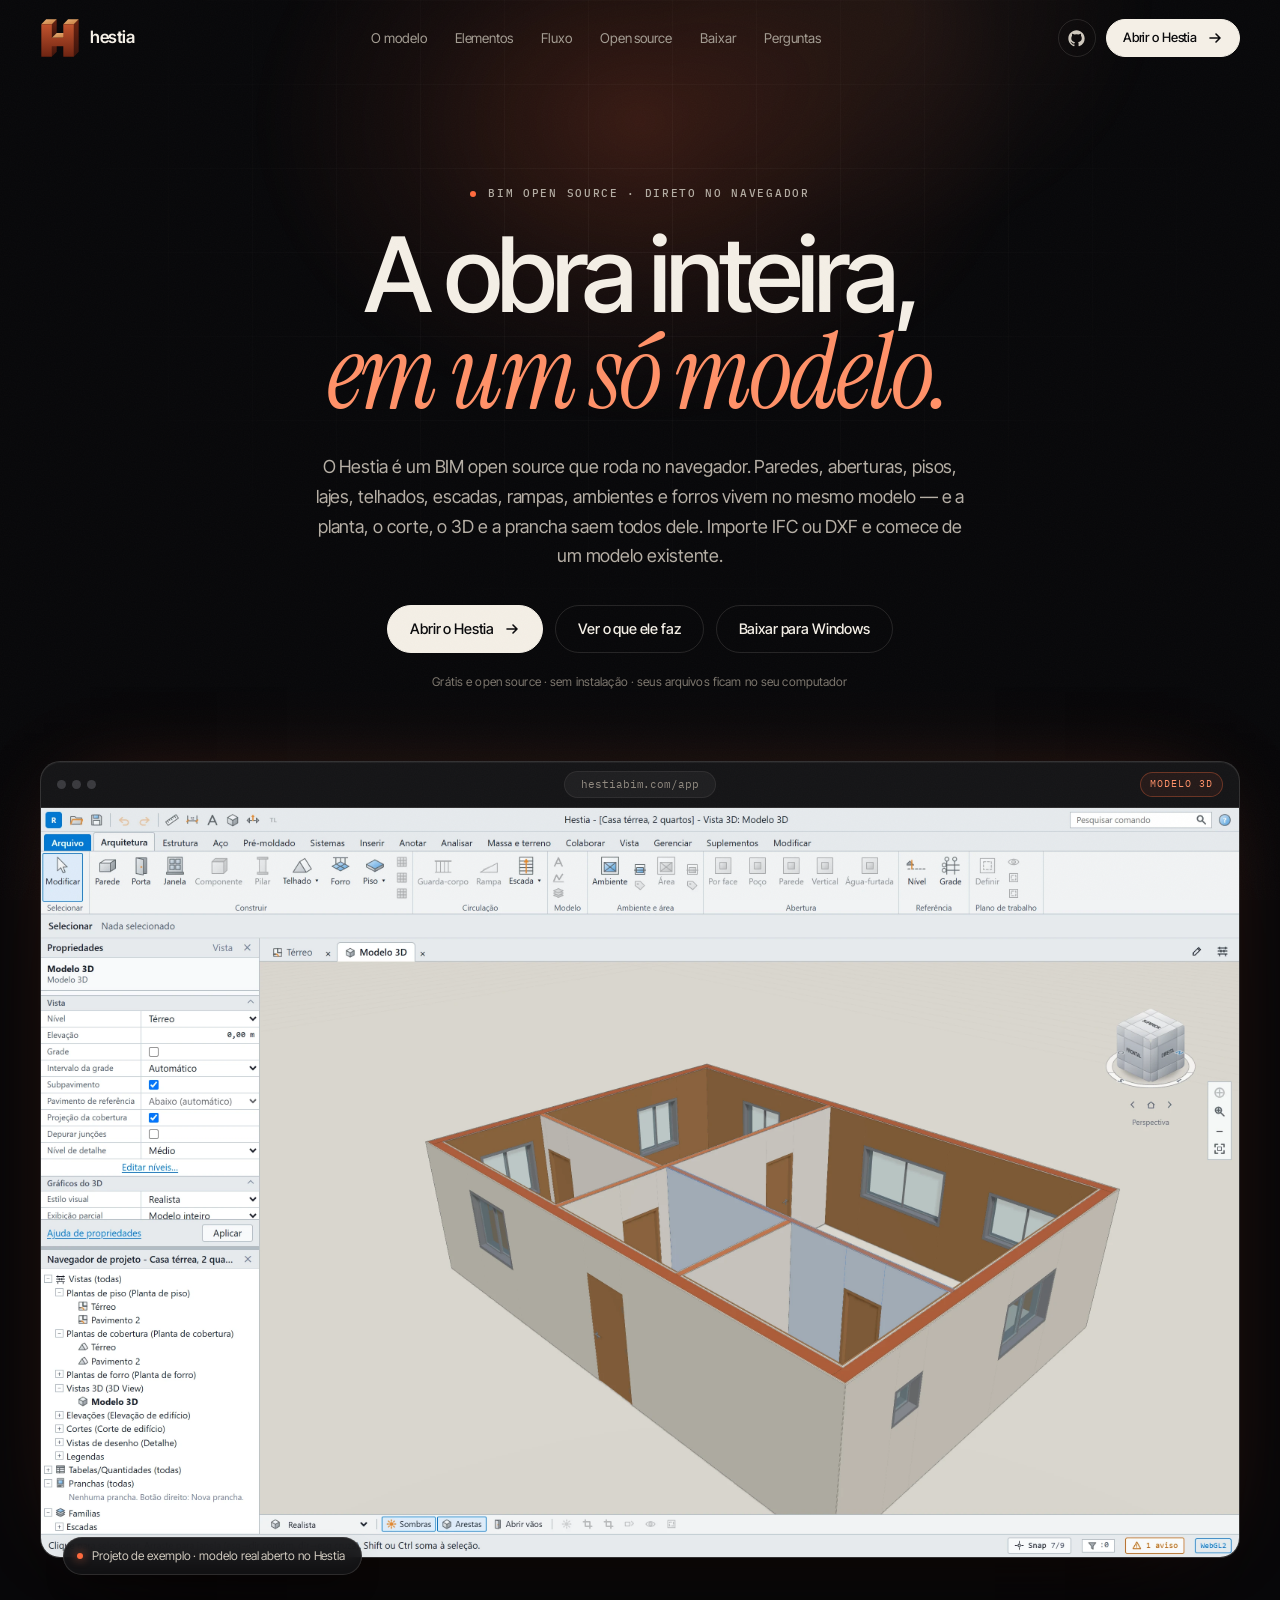
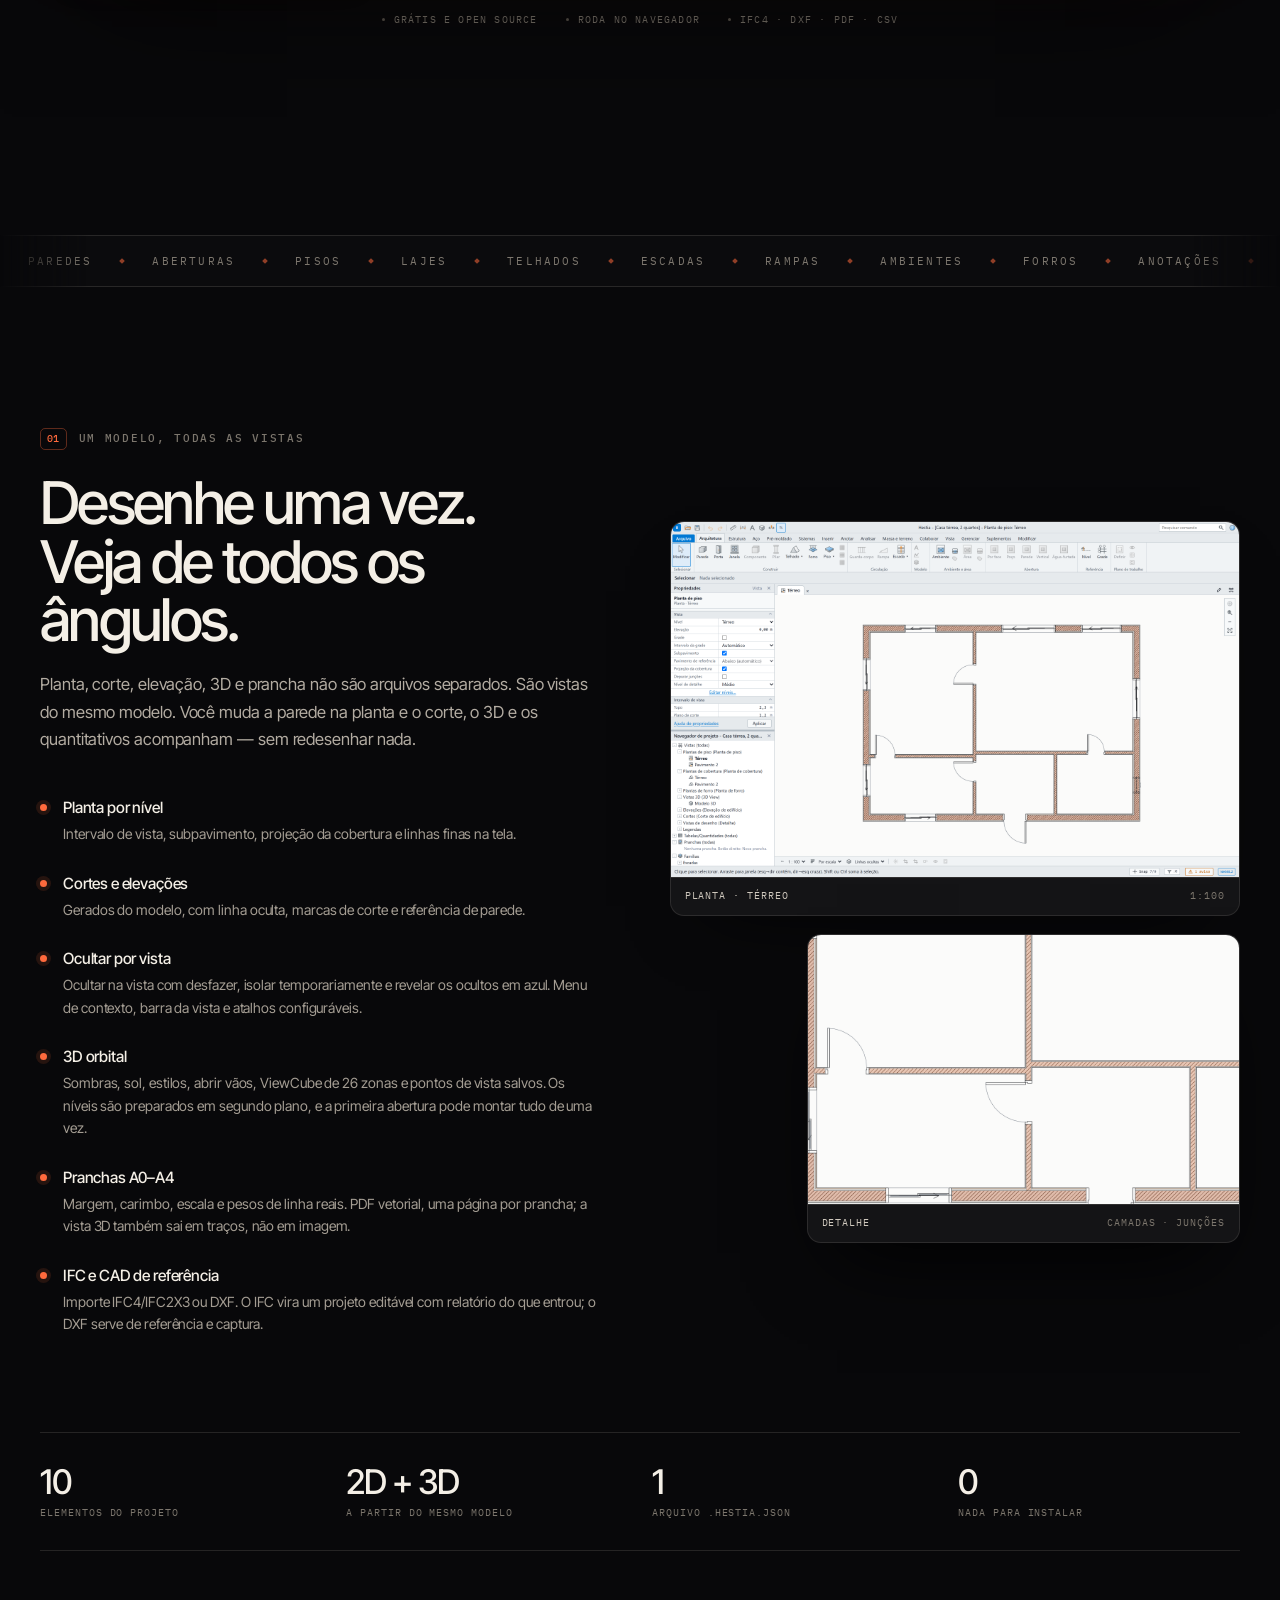
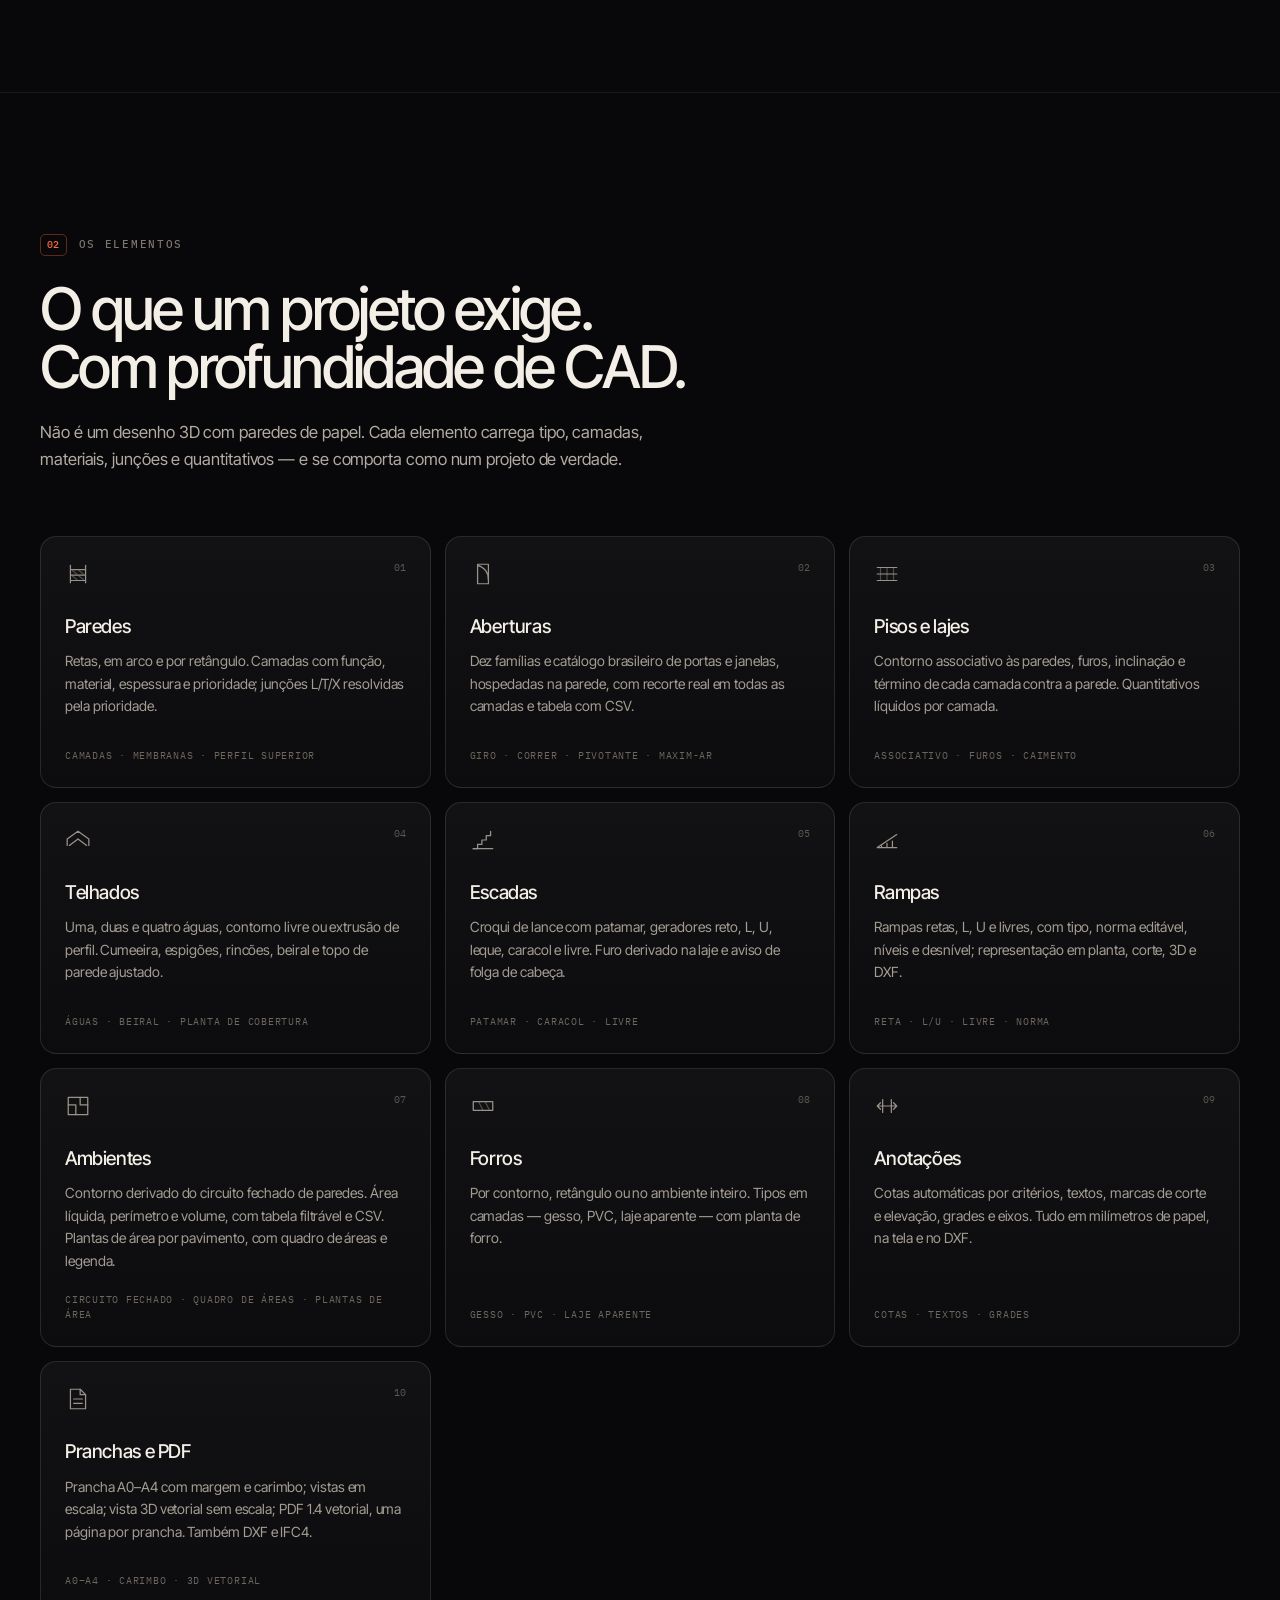
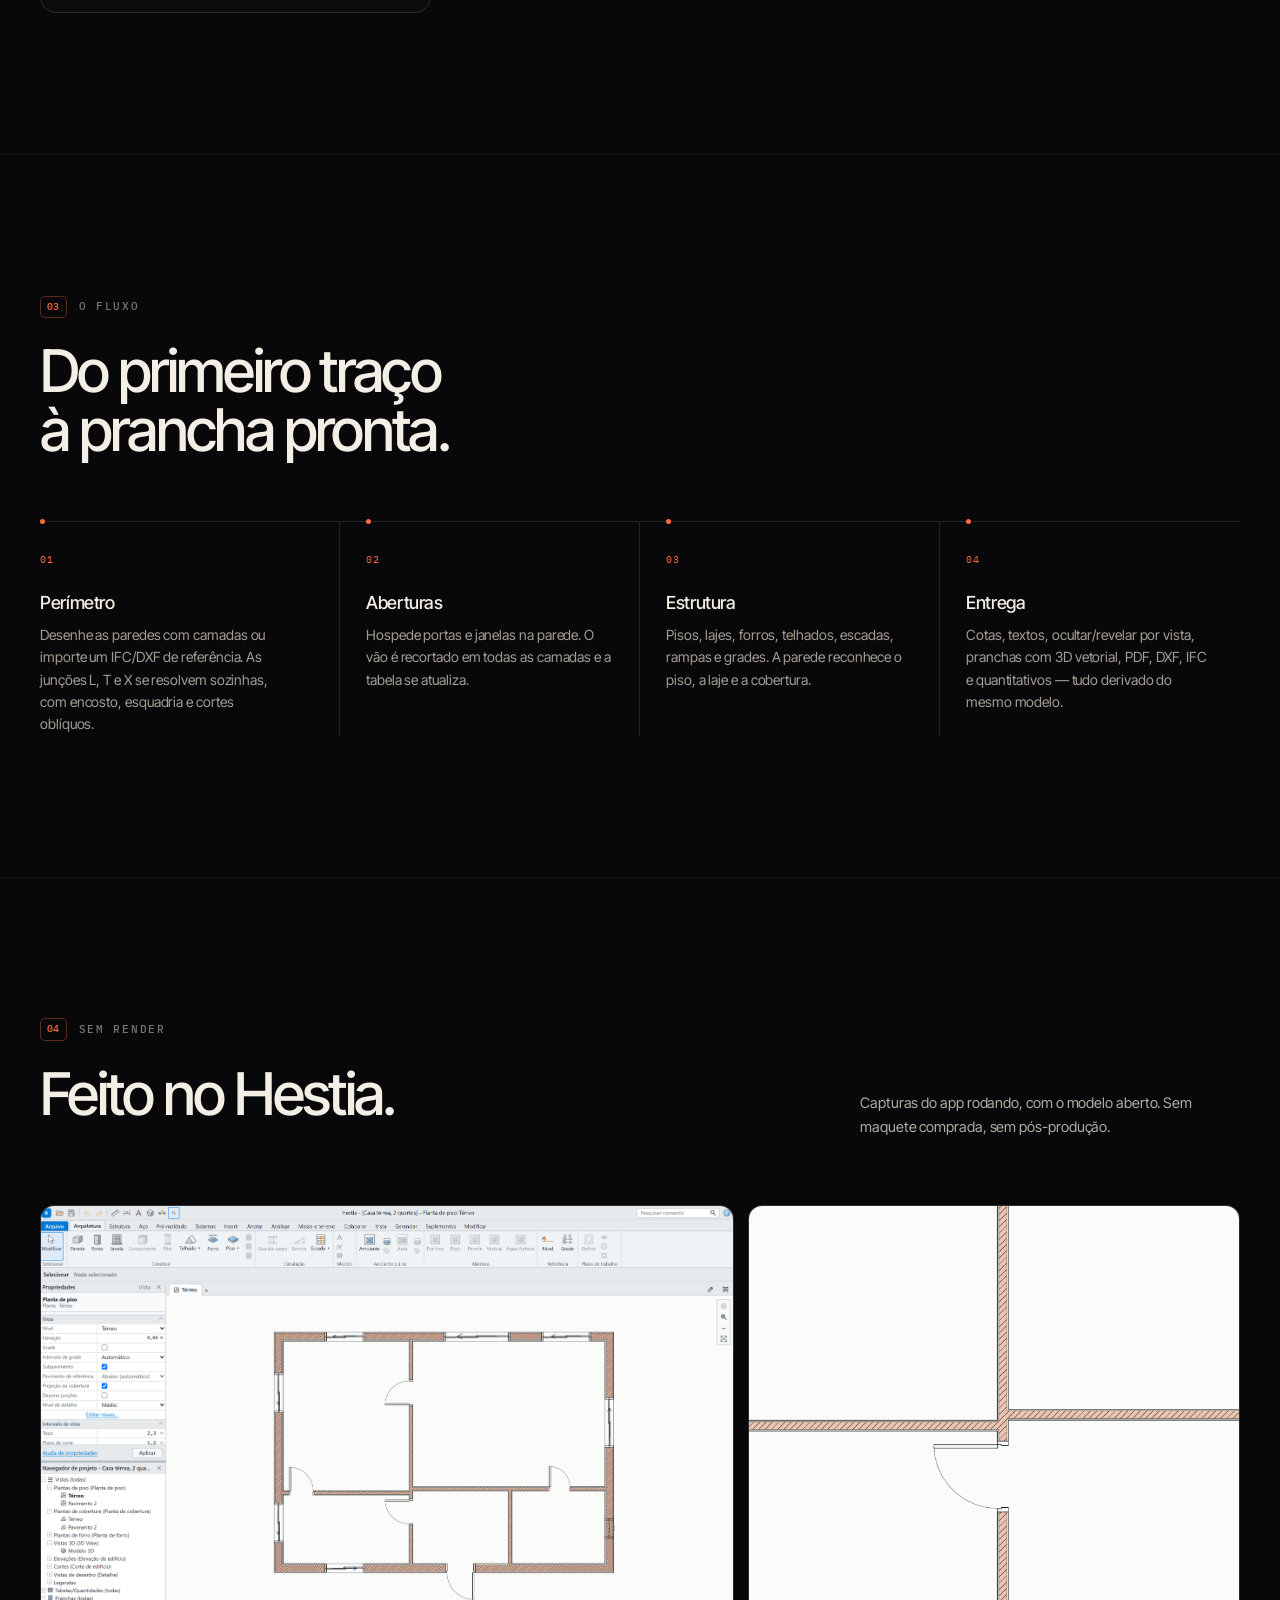
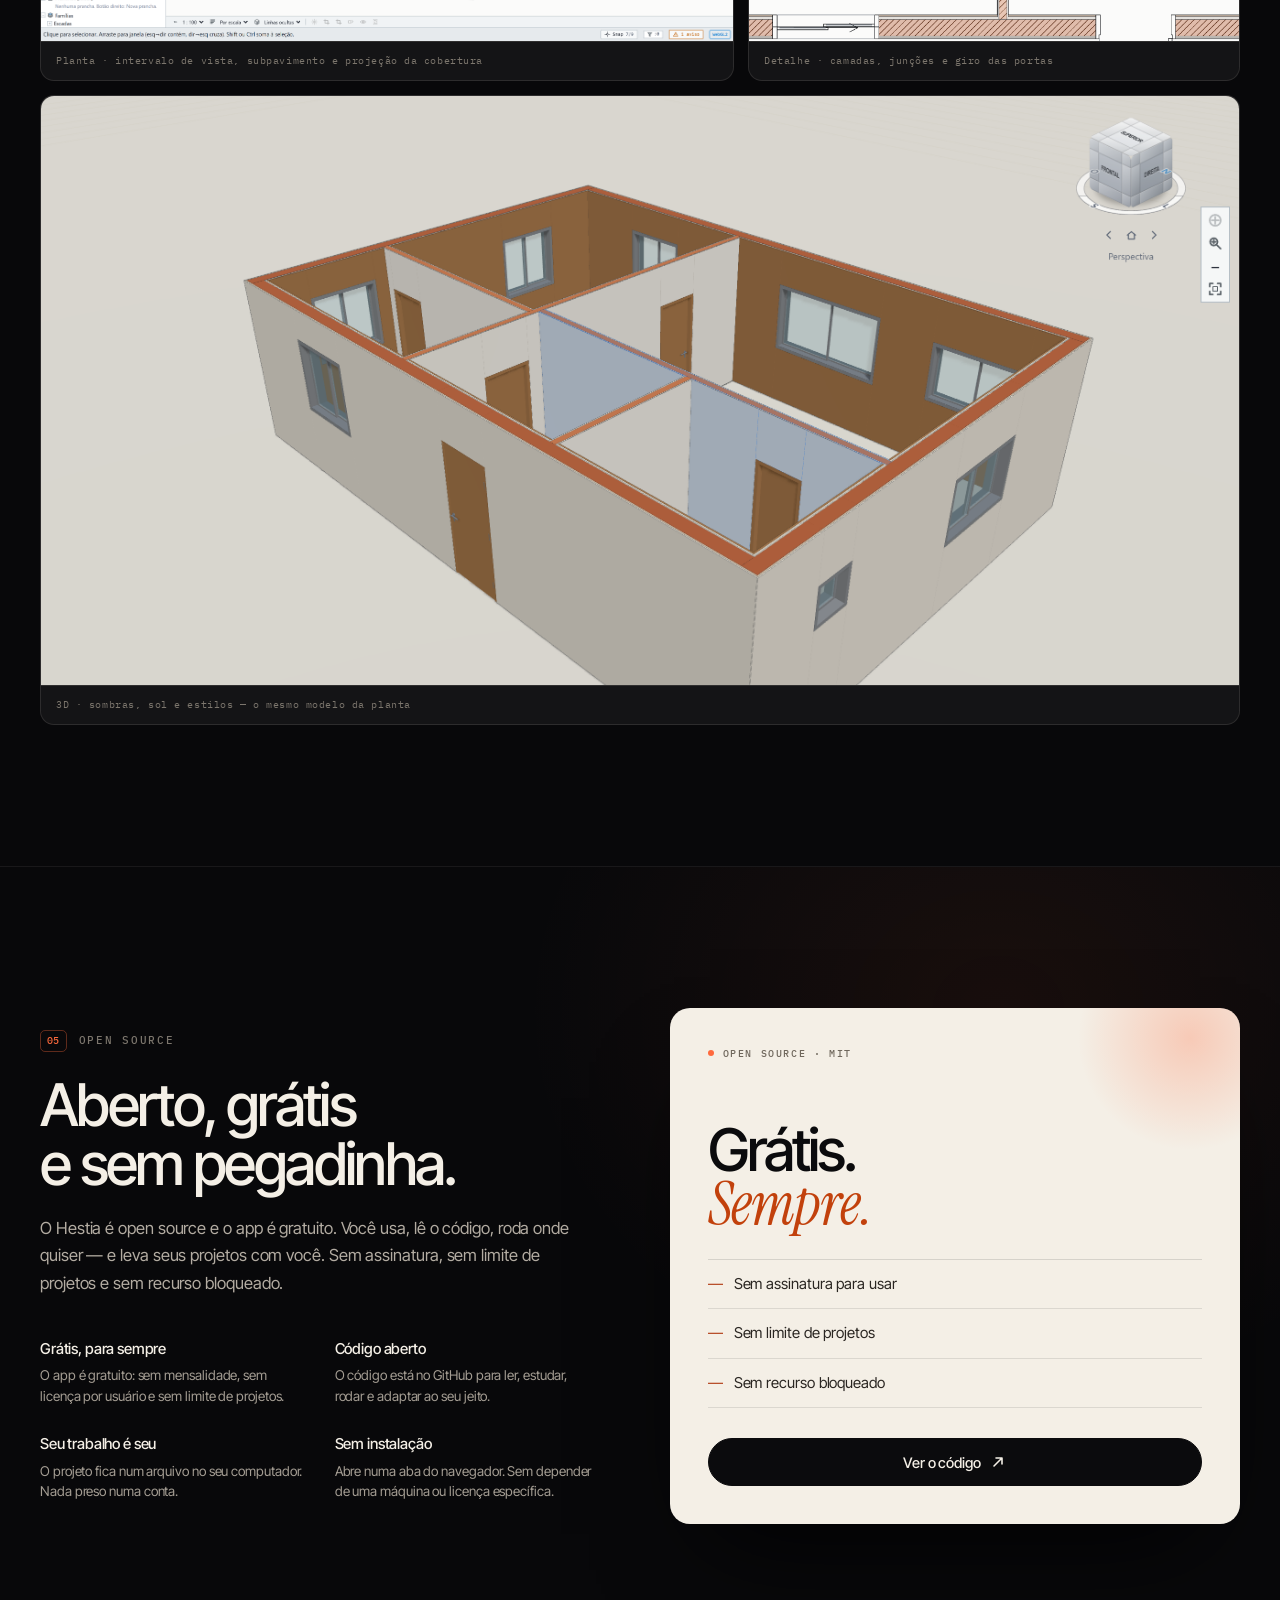
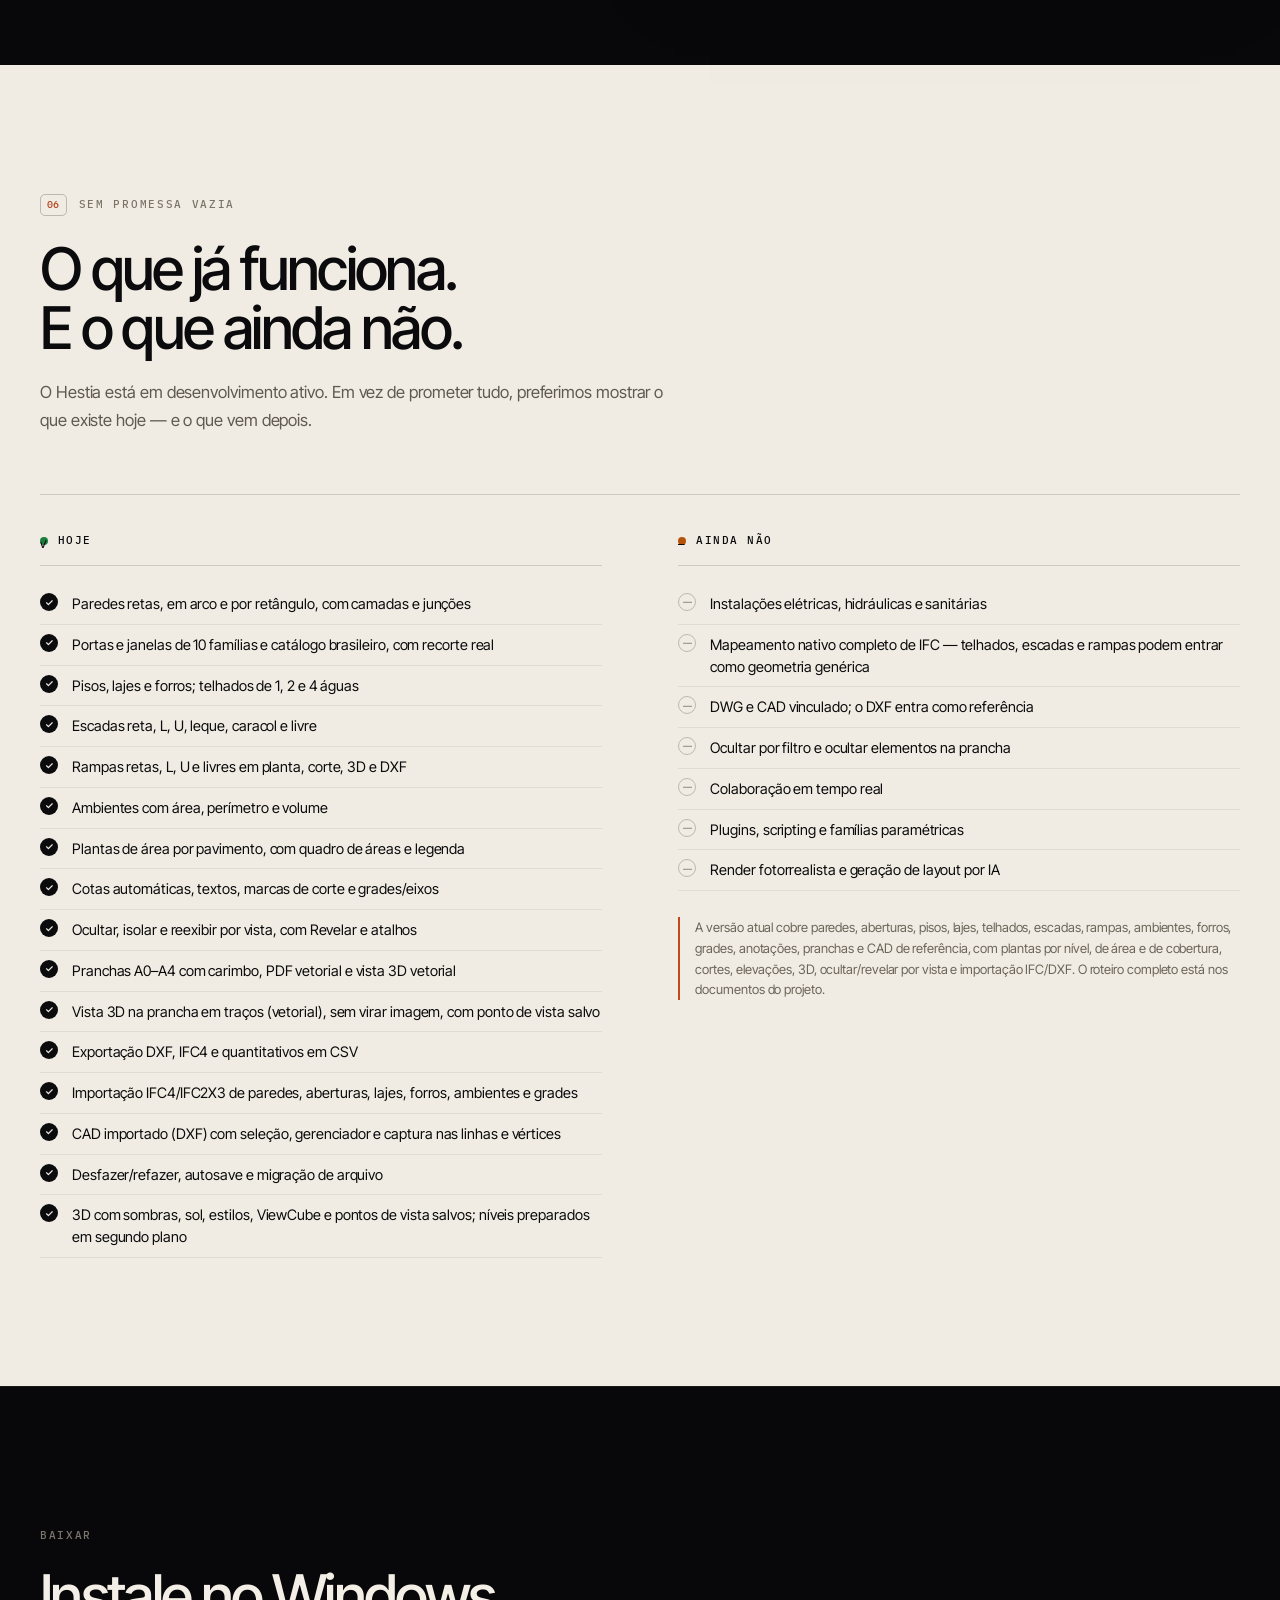
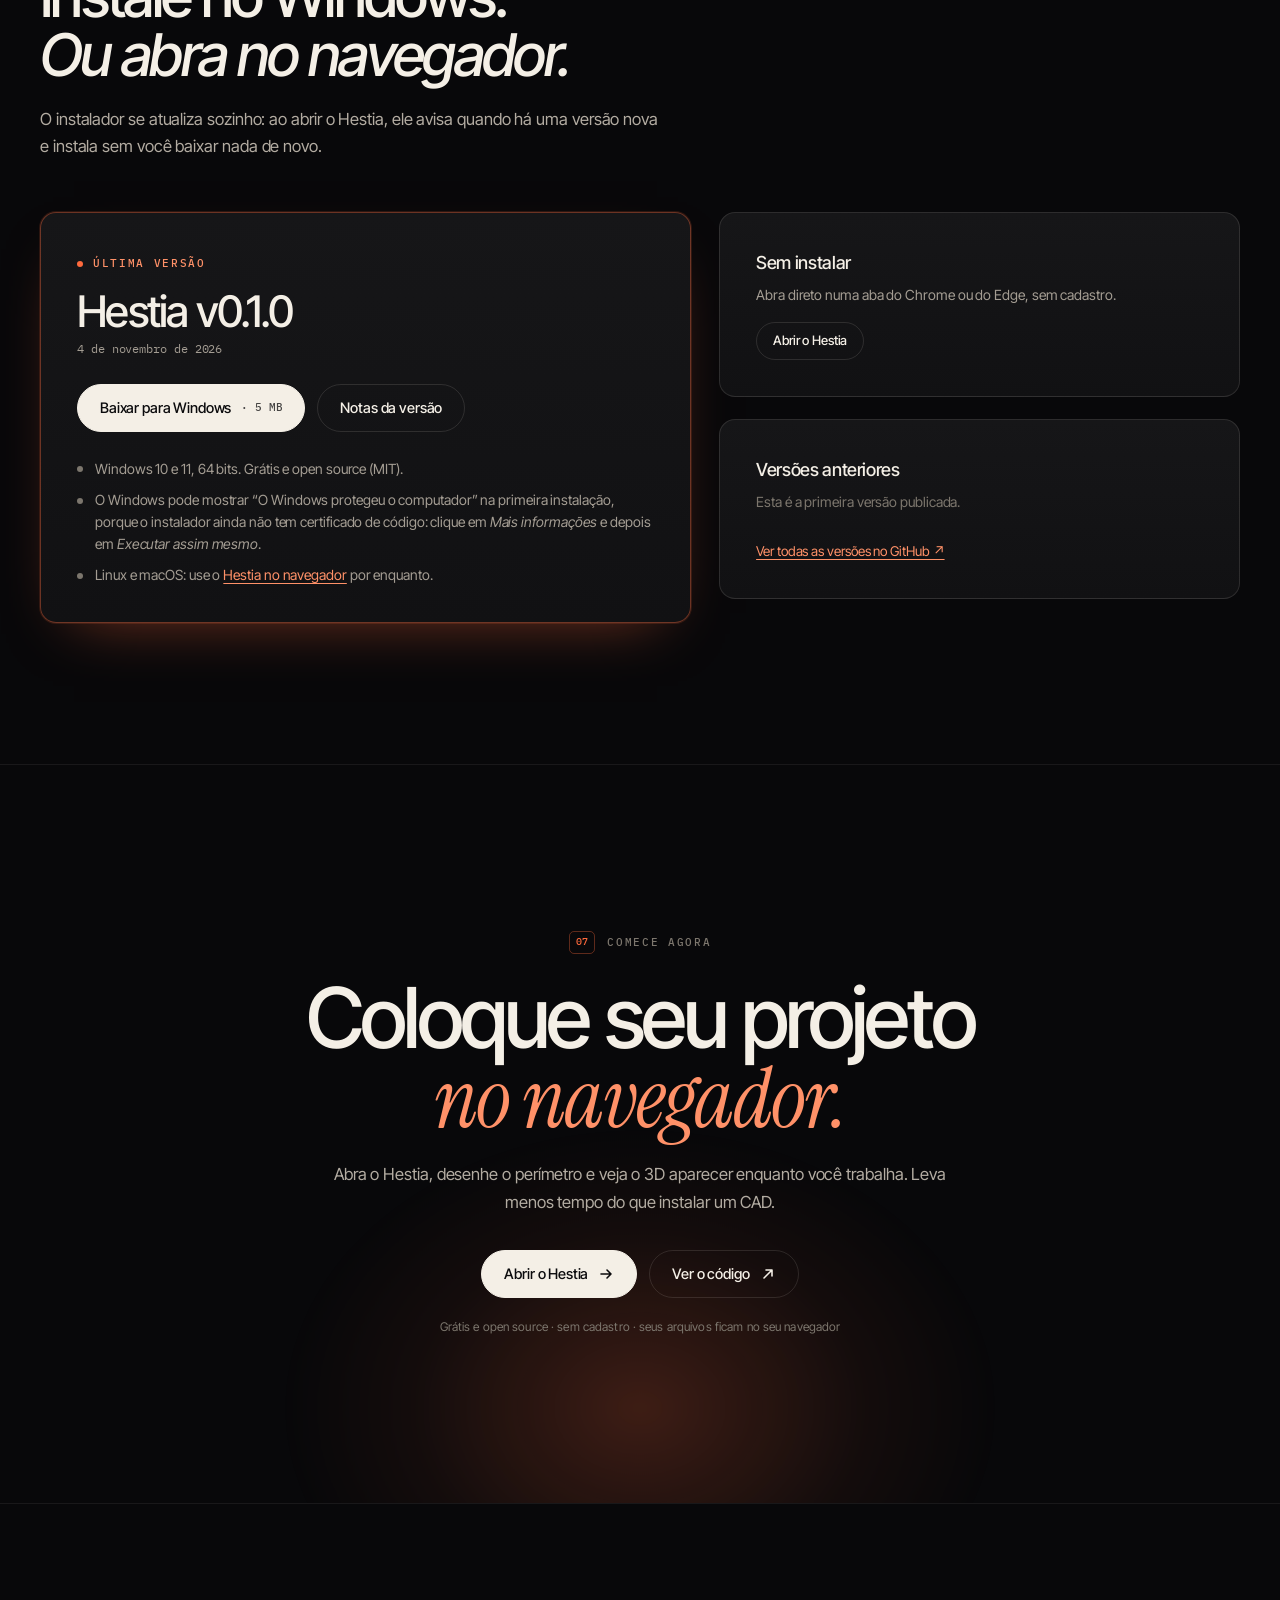
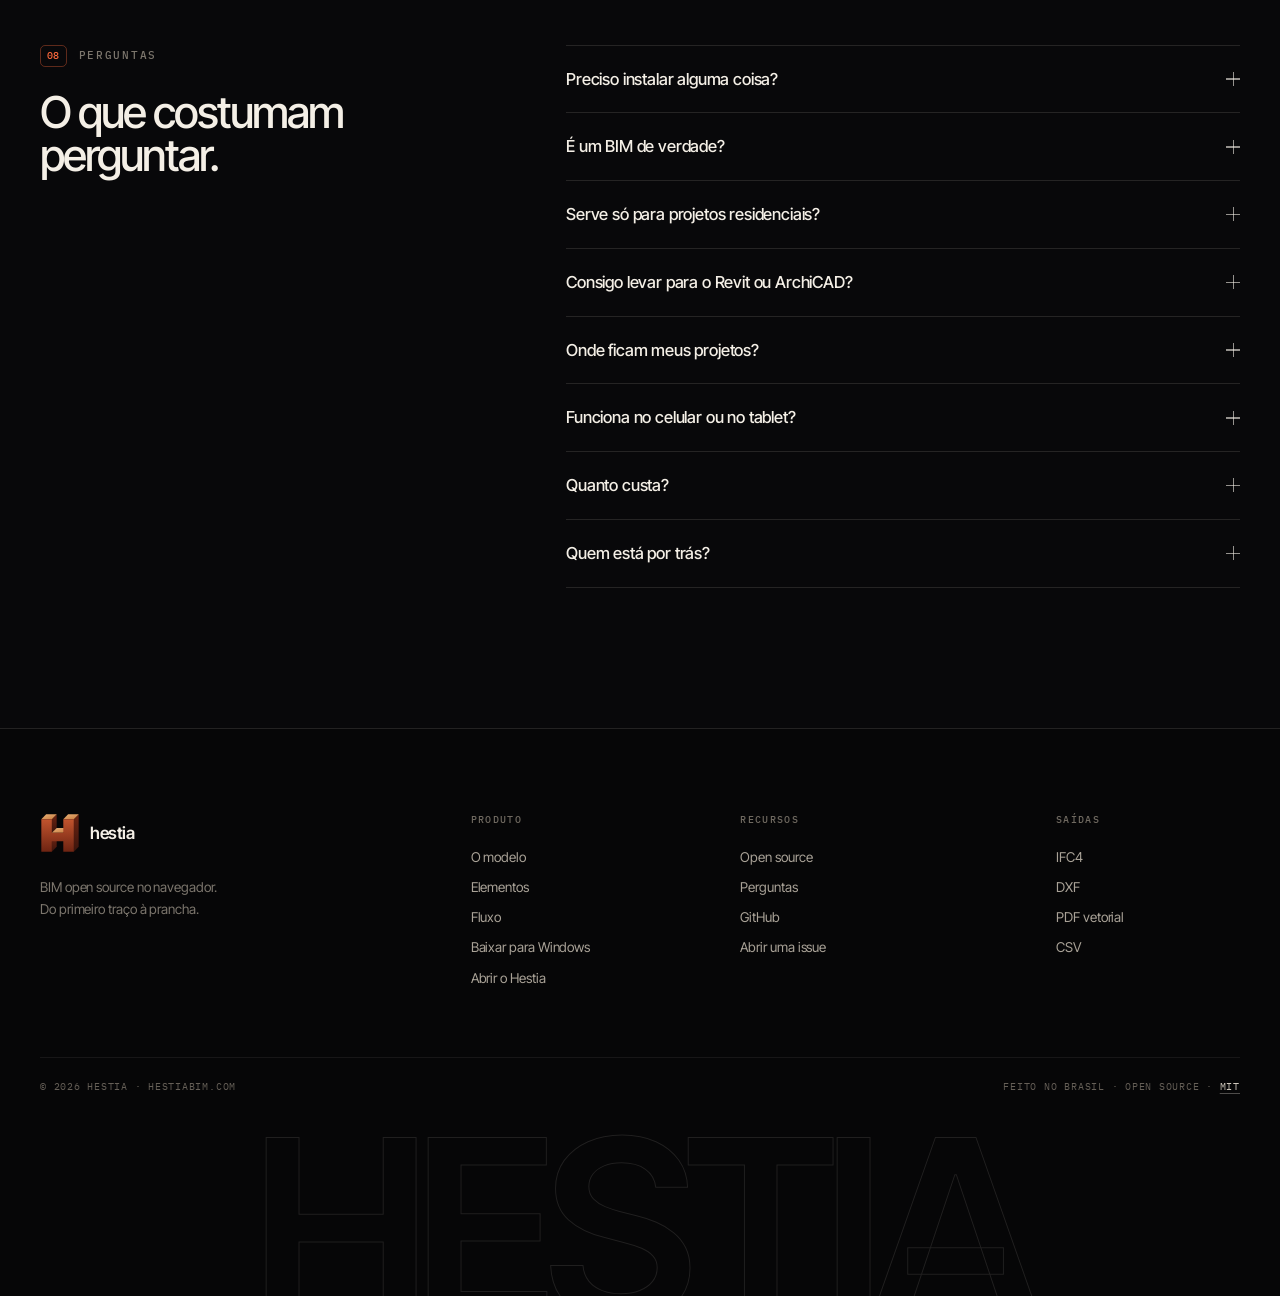
==== commit a98cc816: "site: seção Baixar com a última versão e as anteriores (lê o GitHub Releases) A página consulta a AP" ====
--- a/index.html
+++ b/index.html
@@ -92,6 +92,7 @@
           <a href="#elementos">Elementos</a>
           <a href="#fluxo">Fluxo</a>
           <a href="#open-source">Open source</a>
+          <a href="#baixar">Baixar</a>
           <a href="#perguntas">Perguntas</a>
         </nav>
 
@@ -127,6 +128,7 @@
         <a href="#elementos">Elementos</a>
         <a href="#fluxo">Fluxo</a>
         <a href="#open-source">Open source</a>
+        <a href="#baixar">Baixar</a>
         <a href="#perguntas">Perguntas</a>
         <a href="https://github.com/engdennylsonsantos-cloud/Hestia" target="_blank" rel="noopener">GitHub ↗</a>
         <a class="btn btn-solid" href="app/">Abrir o Hestia</a>
@@ -158,6 +160,7 @@
               <svg viewBox="0 0 16 16" aria-hidden="true"><path d="M3 8h10M9 4l4 4-4 4" /></svg>
             </a>
             <a class="btn btn-ghost" href="#elementos">Ver o que ele faz</a>
+            <a class="btn btn-ghost" href="#baixar">Baixar para Windows</a>
           </div>
           <p class="hero-note">Grátis e open source · sem instalação · seus arquivos ficam no seu computador</p>
 
@@ -601,6 +604,69 @@
                 </p>
               </div>
             </div>
+          </div>
+        </div>
+      </section>
+
+      <!-- Baixar -->
+      <section class="section section-download" id="baixar">
+        <div class="wrap">
+          <header class="section-head">
+            <p class="eyebrow">Baixar</p>
+            <h2>Instale no Windows.<br /><em>Ou abra no navegador.</em></h2>
+            <p class="lede">
+              O instalador se atualiza sozinho: ao abrir o Hestia, ele avisa quando há uma versão nova e
+              instala sem você baixar nada de novo.
+            </p>
+          </header>
+
+          <div class="dl-grid">
+            <article class="dl-latest" data-dl-latest>
+              <p class="dl-badge"><span class="pulse" aria-hidden="true"></span> Última versão</p>
+              <h3 class="dl-version" data-dl-version>Hestia v0.1.0</h3>
+              <p class="dl-date" data-dl-date>4 de novembro de 2026</p>
+              <div class="dl-actions">
+                <a
+                  class="btn btn-solid"
+                  data-dl-installer
+                  href="https://github.com/engdennylsonsantos-cloud/Hestia/releases/download/v0.1.0/Hestia_0.1.0_x64-setup.exe"
+                  >Baixar para Windows <small data-dl-size>· 5 MB</small></a
+                >
+                <a
+                  class="btn btn-ghost"
+                  data-dl-notes
+                  href="https://github.com/engdennylsonsantos-cloud/Hestia/releases/tag/v0.1.0"
+                  target="_blank"
+                  rel="noopener"
+                  >Notas da versão</a
+                >
+              </div>
+              <ul class="dl-facts">
+                <li>Windows 10 e 11, 64 bits. Grátis e open source (MIT).</li>
+                <li>
+                  O Windows pode mostrar “O Windows protegeu o computador” na primeira instalação, porque o
+                  instalador ainda não tem certificado de código: clique em <em>Mais informações</em> e
+                  depois em <em>Executar assim mesmo</em>.
+                </li>
+                <li>Linux e macOS: use o <a href="app/">Hestia no navegador</a> por enquanto.</li>
+              </ul>
+            </article>
+
+            <aside class="dl-side">
+              <div class="dl-card">
+                <h3>Sem instalar</h3>
+                <p>Abra direto numa aba do Chrome ou do Edge, sem cadastro.</p>
+                <a class="btn btn-ghost btn-small" href="app/">Abrir o Hestia</a>
+              </div>
+
+              <div class="dl-card">
+                <h3>Versões anteriores</h3>
+                <ol class="dl-list" data-dl-list>
+                  <li class="dl-empty">Esta é a primeira versão publicada.</li>
+                </ol>
+                <a class="dl-all" href="https://github.com/engdennylsonsantos-cloud/Hestia/releases" target="_blank" rel="noopener">Ver todas as versões no GitHub ↗</a>
+              </div>
+            </aside>
           </div>
         </div>
       </section>
@@ -748,6 +814,7 @@
             <a href="#modelo">O modelo</a>
             <a href="#elementos">Elementos</a>
             <a href="#fluxo">Fluxo</a>
+            <a href="#baixar">Baixar para Windows</a>
             <a href="app/">Abrir o Hestia</a>
           </nav>
 
--- a/styles.css
+++ b/styles.css
@@ -1817,3 +1817,202 @@
     animation: none;
   }
 }
+
+/* ---------- Baixar (versões do GitHub Releases) ---------- */
+.section-download .section-head {
+  margin-bottom: clamp(32px, 4vw, 52px);
+}
+
+.dl-grid {
+  display: grid;
+  grid-template-columns: minmax(0, 1.25fr) minmax(0, 1fr);
+  gap: clamp(16px, 2.4vw, 28px);
+  align-items: start;
+}
+
+.dl-latest,
+.dl-card {
+  background: linear-gradient(180deg, var(--surface-2), var(--surface));
+  border: 1px solid var(--line);
+  border-radius: var(--r);
+  padding: clamp(22px, 3vw, 36px);
+}
+
+.dl-latest {
+  border-color: rgba(255, 106, 61, 0.38);
+  box-shadow:
+    0 0 0 1px var(--ember-soft),
+    0 24px 60px -34px rgba(255, 106, 61, 0.55);
+}
+
+.dl-badge {
+  display: inline-flex;
+  align-items: center;
+  gap: 10px;
+  margin: 0 0 18px;
+  font-family: var(--mono);
+  font-size: 10.5px;
+  font-weight: 500;
+  letter-spacing: 0.16em;
+  text-transform: uppercase;
+  color: var(--ember-2);
+}
+
+.dl-version {
+  margin: 0 0 6px;
+  font-size: clamp(28px, 3.4vw, 44px);
+  line-height: 1;
+  letter-spacing: -0.04em;
+  font-weight: 500;
+}
+
+.dl-date {
+  margin: 0 0 26px;
+  font-family: var(--mono);
+  font-size: 12px;
+  color: var(--muted);
+}
+
+.dl-actions {
+  display: flex;
+  flex-wrap: wrap;
+  gap: 12px;
+  margin-bottom: 26px;
+}
+
+.dl-actions small {
+  font-family: var(--mono);
+  font-size: 11px;
+  opacity: 0.75;
+}
+
+.dl-facts {
+  display: grid;
+  gap: 10px;
+  margin: 0;
+  padding: 0;
+  list-style: none;
+  font-size: 14px;
+  line-height: 1.55;
+  color: var(--muted);
+}
+
+.dl-facts li {
+  position: relative;
+  padding-left: 18px;
+}
+
+.dl-facts li::before {
+  content: '';
+  position: absolute;
+  left: 0;
+  top: 0.62em;
+  width: 6px;
+  height: 6px;
+  border-radius: 50%;
+  background: var(--muted-2);
+}
+
+.dl-facts a,
+.dl-all {
+  color: var(--ember-2);
+  text-decoration: underline;
+  text-underline-offset: 3px;
+}
+
+.dl-side {
+  display: grid;
+  gap: clamp(16px, 2vw, 22px);
+}
+
+.dl-card h3 {
+  margin: 0 0 8px;
+  font-size: 18px;
+  letter-spacing: -0.02em;
+}
+
+.dl-card p {
+  margin: 0 0 16px;
+  font-size: 14px;
+  line-height: 1.55;
+  color: var(--muted);
+}
+
+.dl-list {
+  display: grid;
+  gap: 0;
+  margin: 0 0 14px;
+  padding: 0;
+  list-style: none;
+  max-height: 340px;
+  overflow-y: auto;
+}
+
+.dl-list li {
+  display: grid;
+  grid-template-columns: minmax(0, 1fr) auto;
+  gap: 4px 14px;
+  padding: 12px 0;
+  border-top: 1px solid var(--line-soft);
+  font-size: 14px;
+}
+
+.dl-list li:first-child {
+  border-top: 0;
+  padding-top: 0;
+}
+
+.dl-list .dl-v {
+  font-weight: 500;
+  color: var(--paper);
+}
+
+.dl-list .dl-d {
+  grid-column: 1;
+  font-family: var(--mono);
+  font-size: 11.5px;
+  color: var(--muted-2);
+}
+
+.dl-list .dl-links {
+  grid-column: 2;
+  grid-row: 1 / span 2;
+  display: flex;
+  flex-wrap: wrap;
+  align-items: center;
+  justify-content: flex-end;
+  gap: 6px 12px;
+}
+
+.dl-list a {
+  color: var(--ember-2);
+  text-decoration: underline;
+  text-underline-offset: 3px;
+}
+
+.dl-list .dl-tag {
+  margin-left: 8px;
+  padding: 1px 7px;
+  border: 1px solid var(--line);
+  border-radius: 999px;
+  font-family: var(--mono);
+  font-size: 10px;
+  letter-spacing: 0.08em;
+  text-transform: uppercase;
+  color: var(--muted);
+}
+
+.dl-list .dl-empty {
+  display: block;
+  color: var(--muted-2);
+}
+
+.dl-all {
+  font-size: 13.5px;
+}
+
+@media (max-width: 880px) {
+  .dl-grid {
+    grid-template-columns: minmax(0, 1fr);
+  }
+}
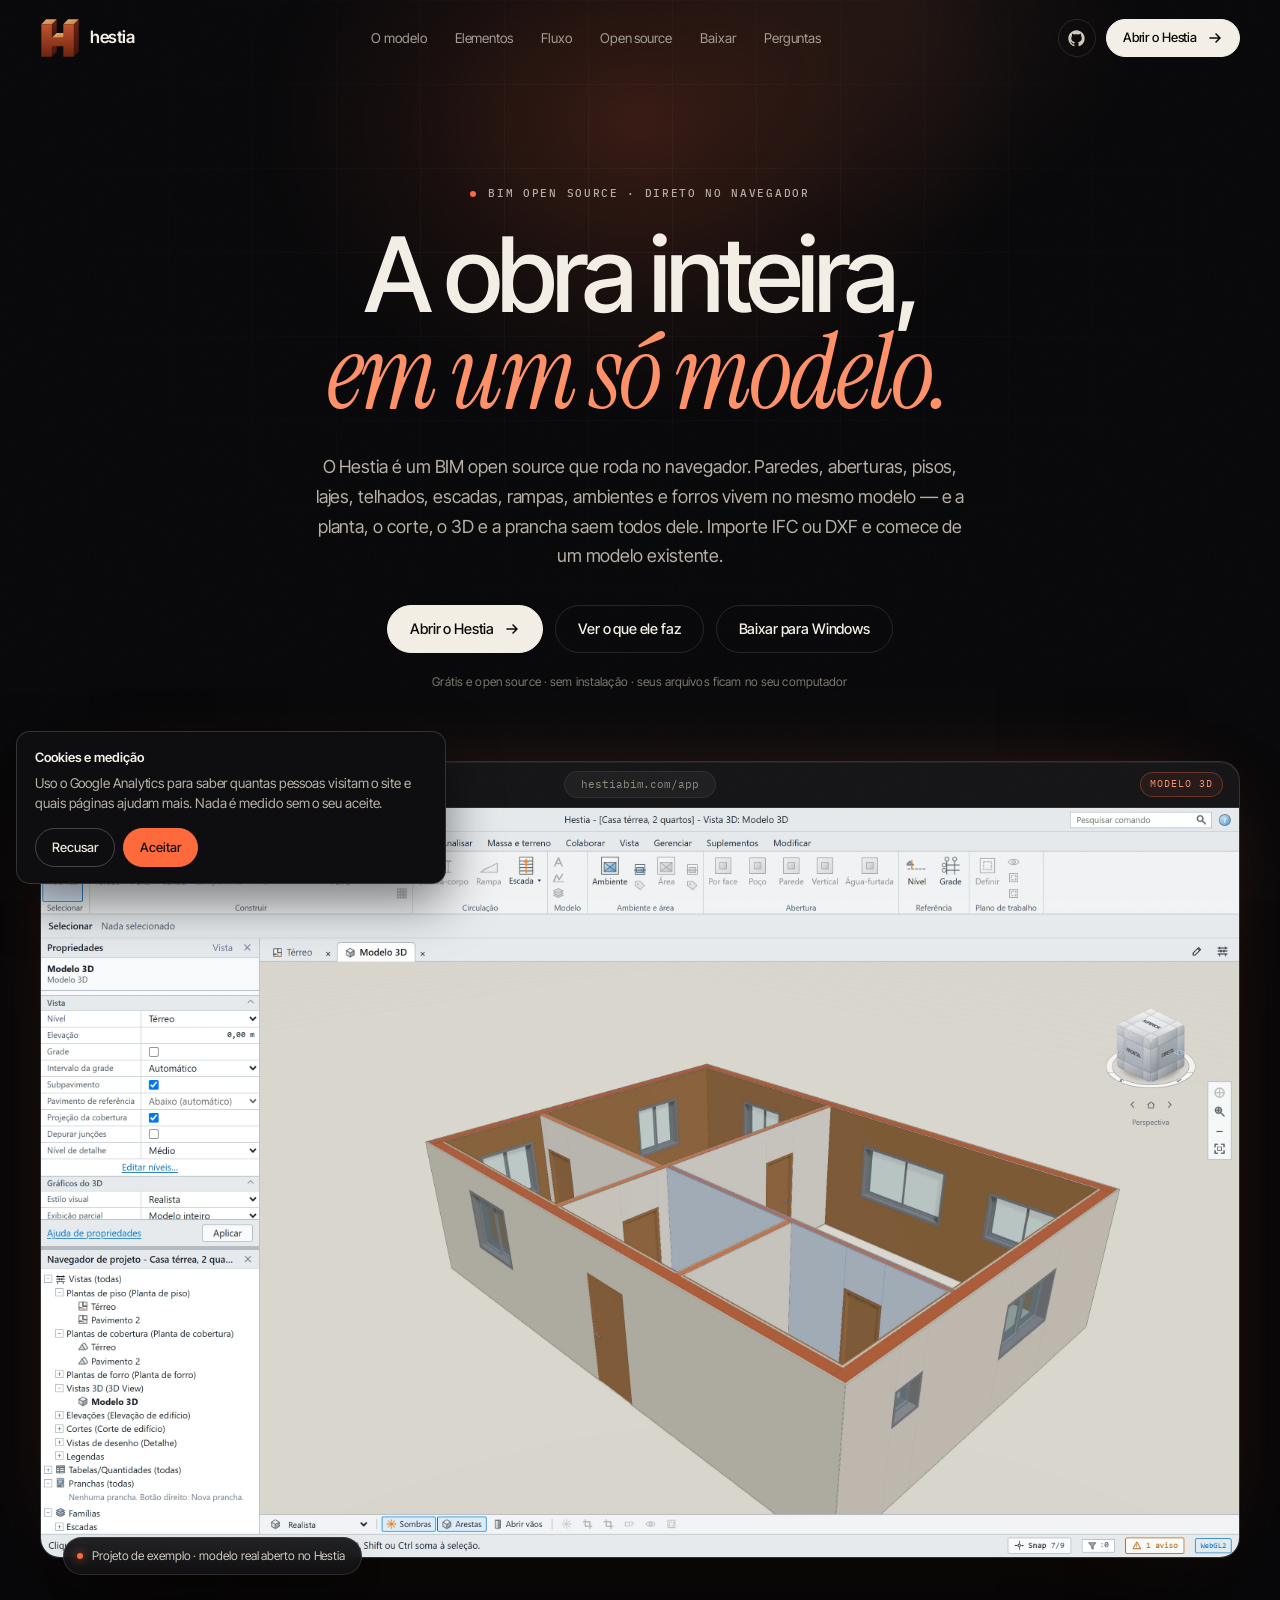
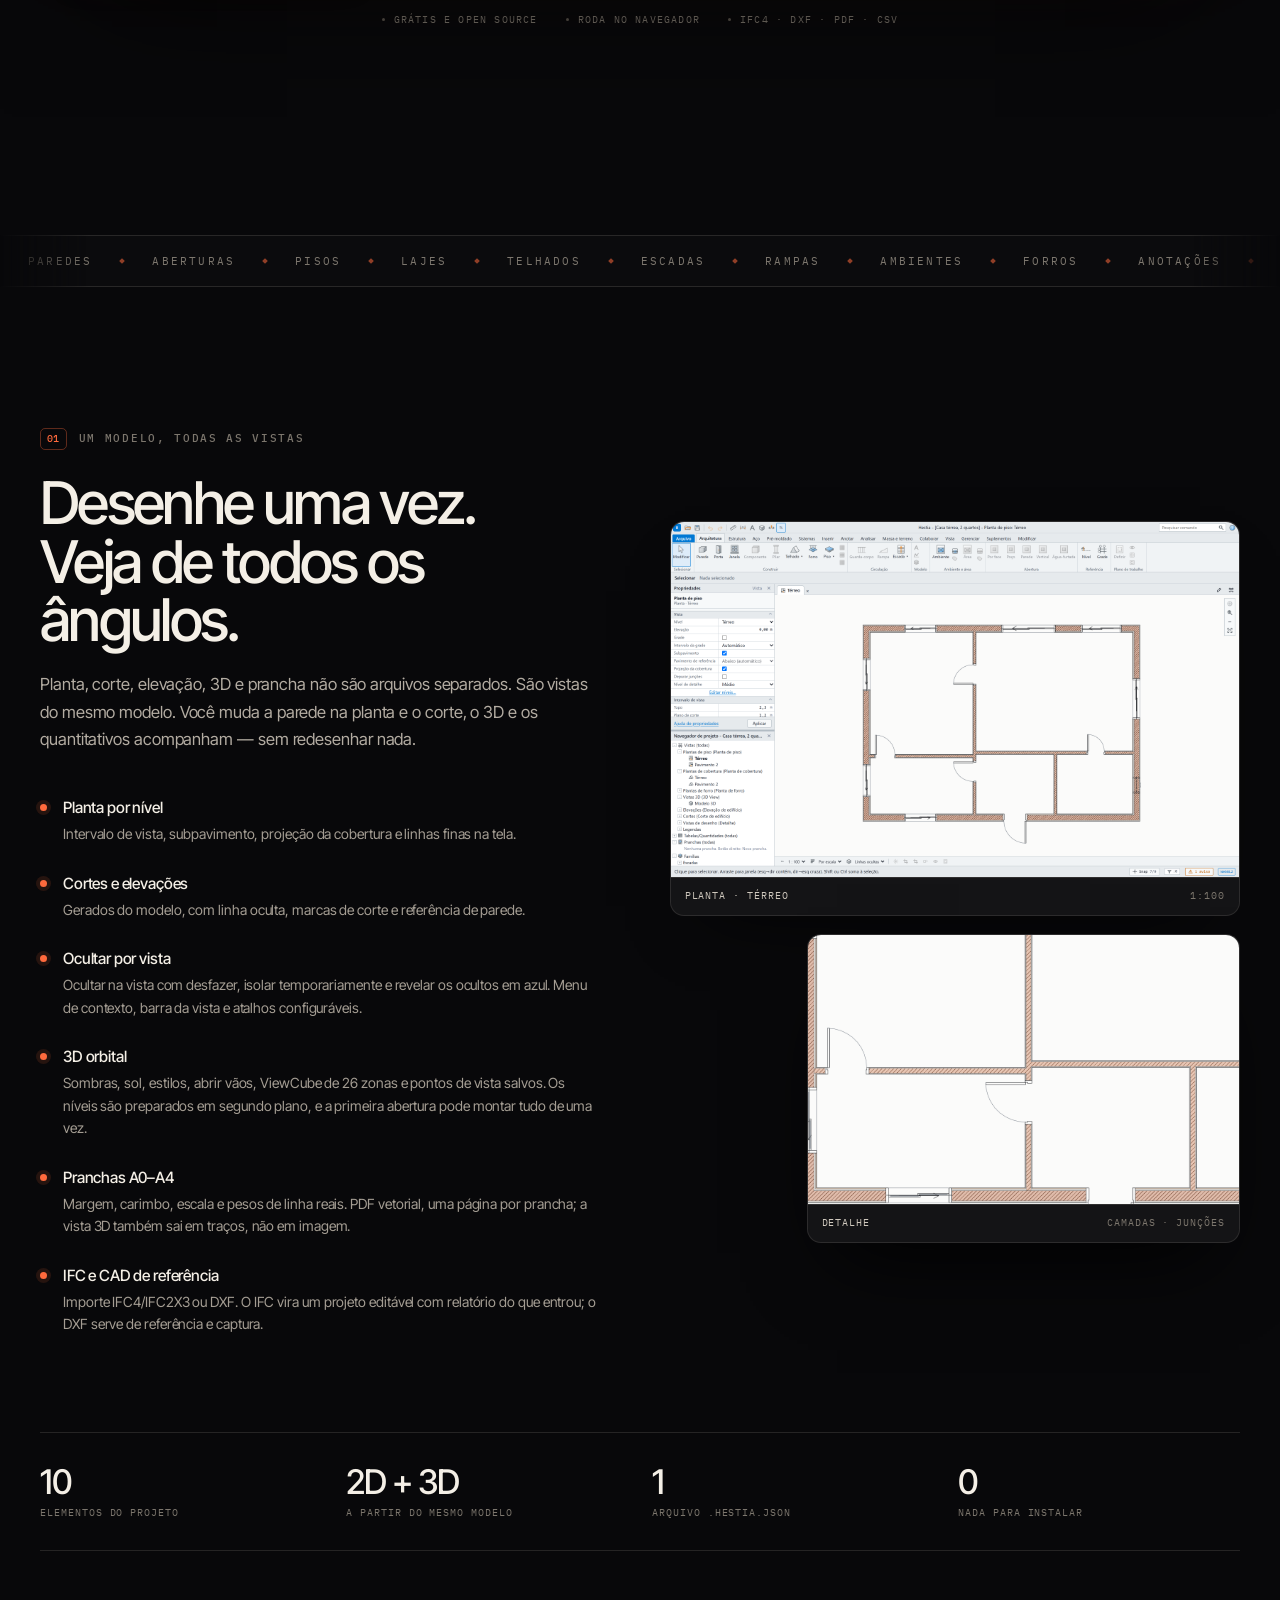
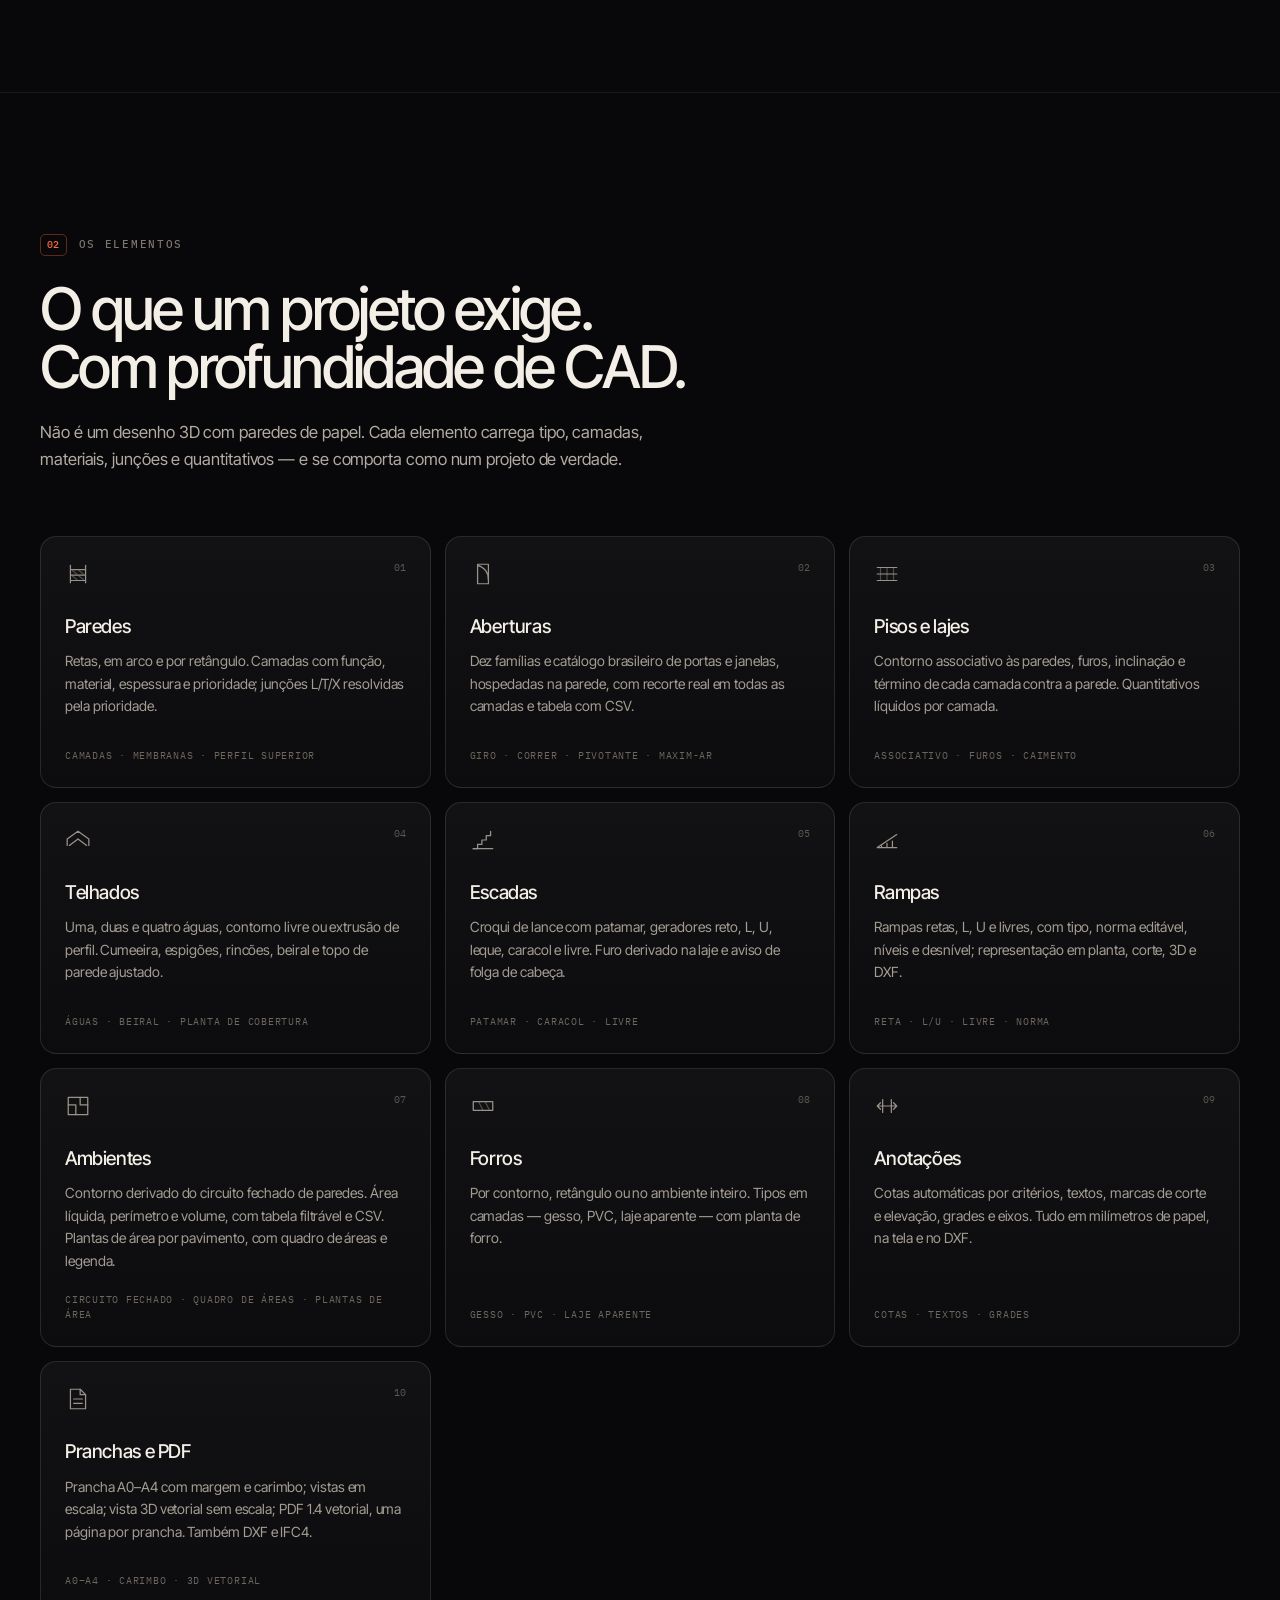
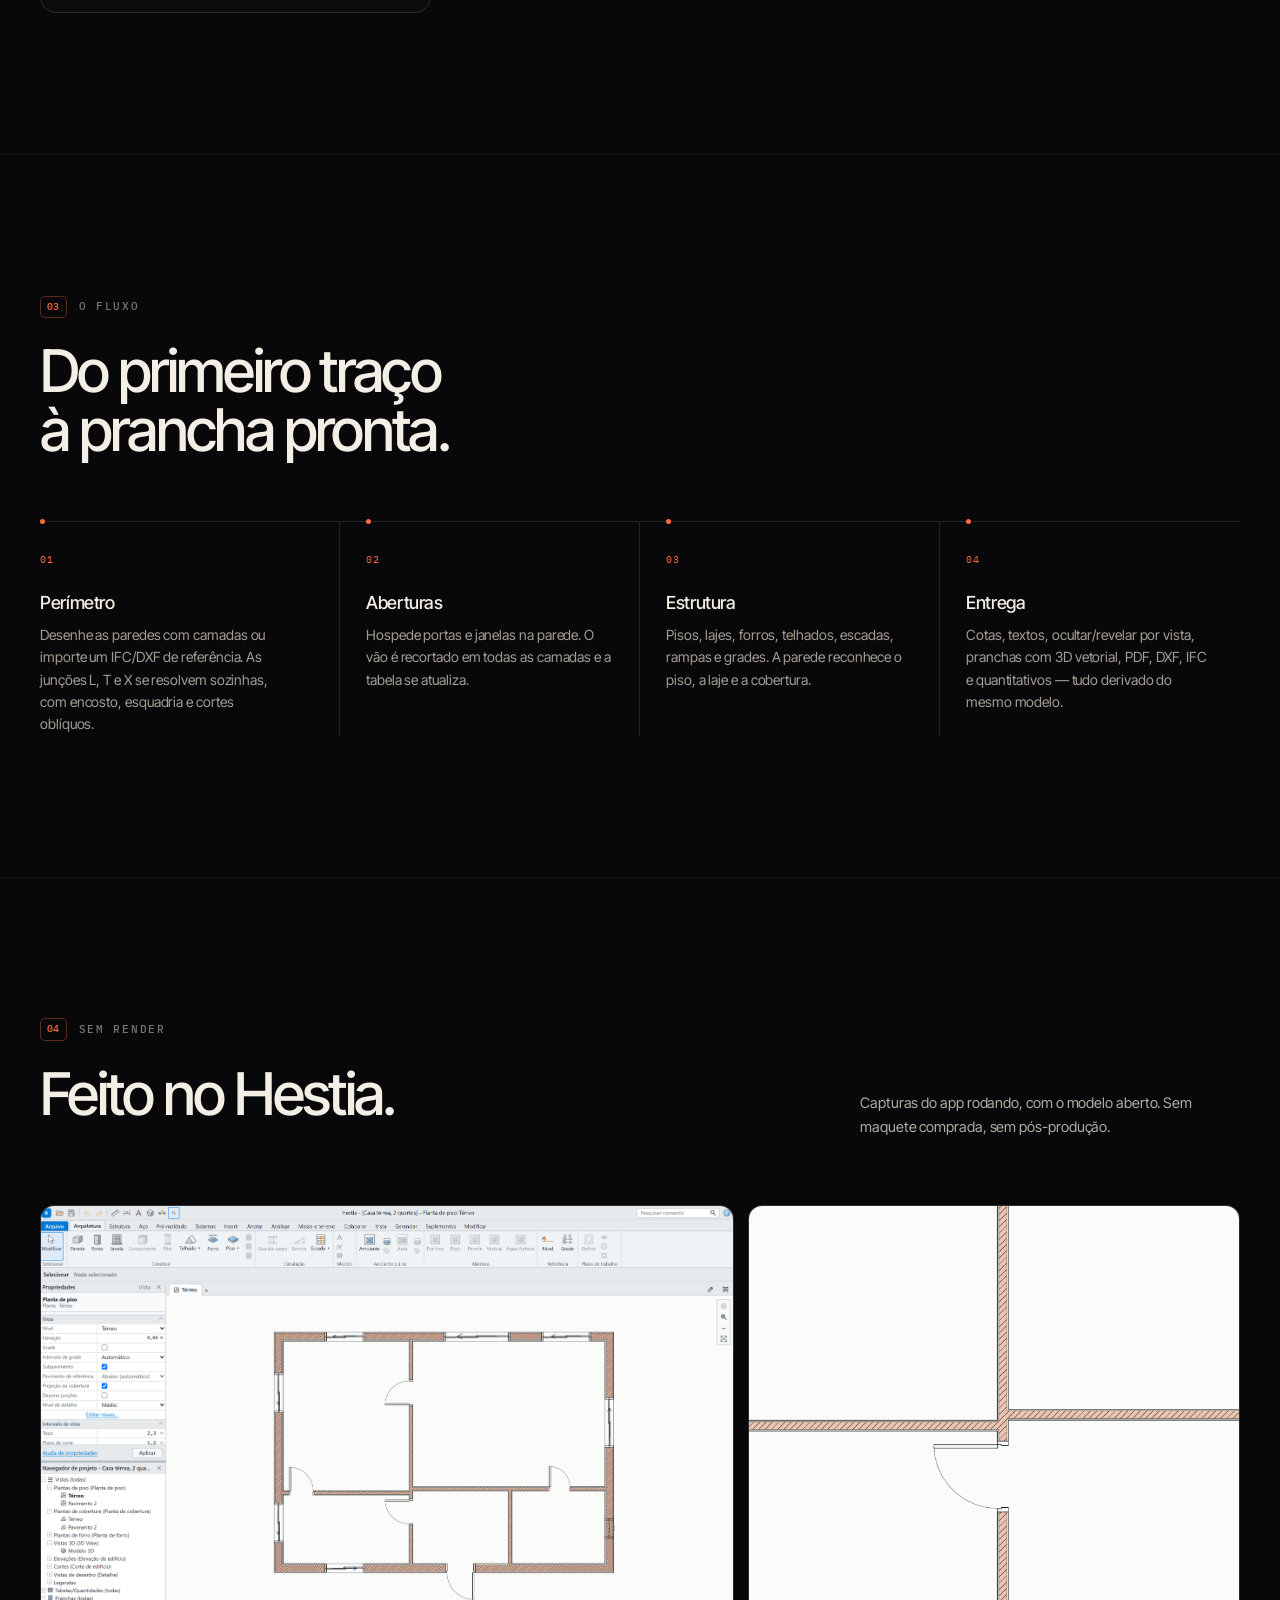
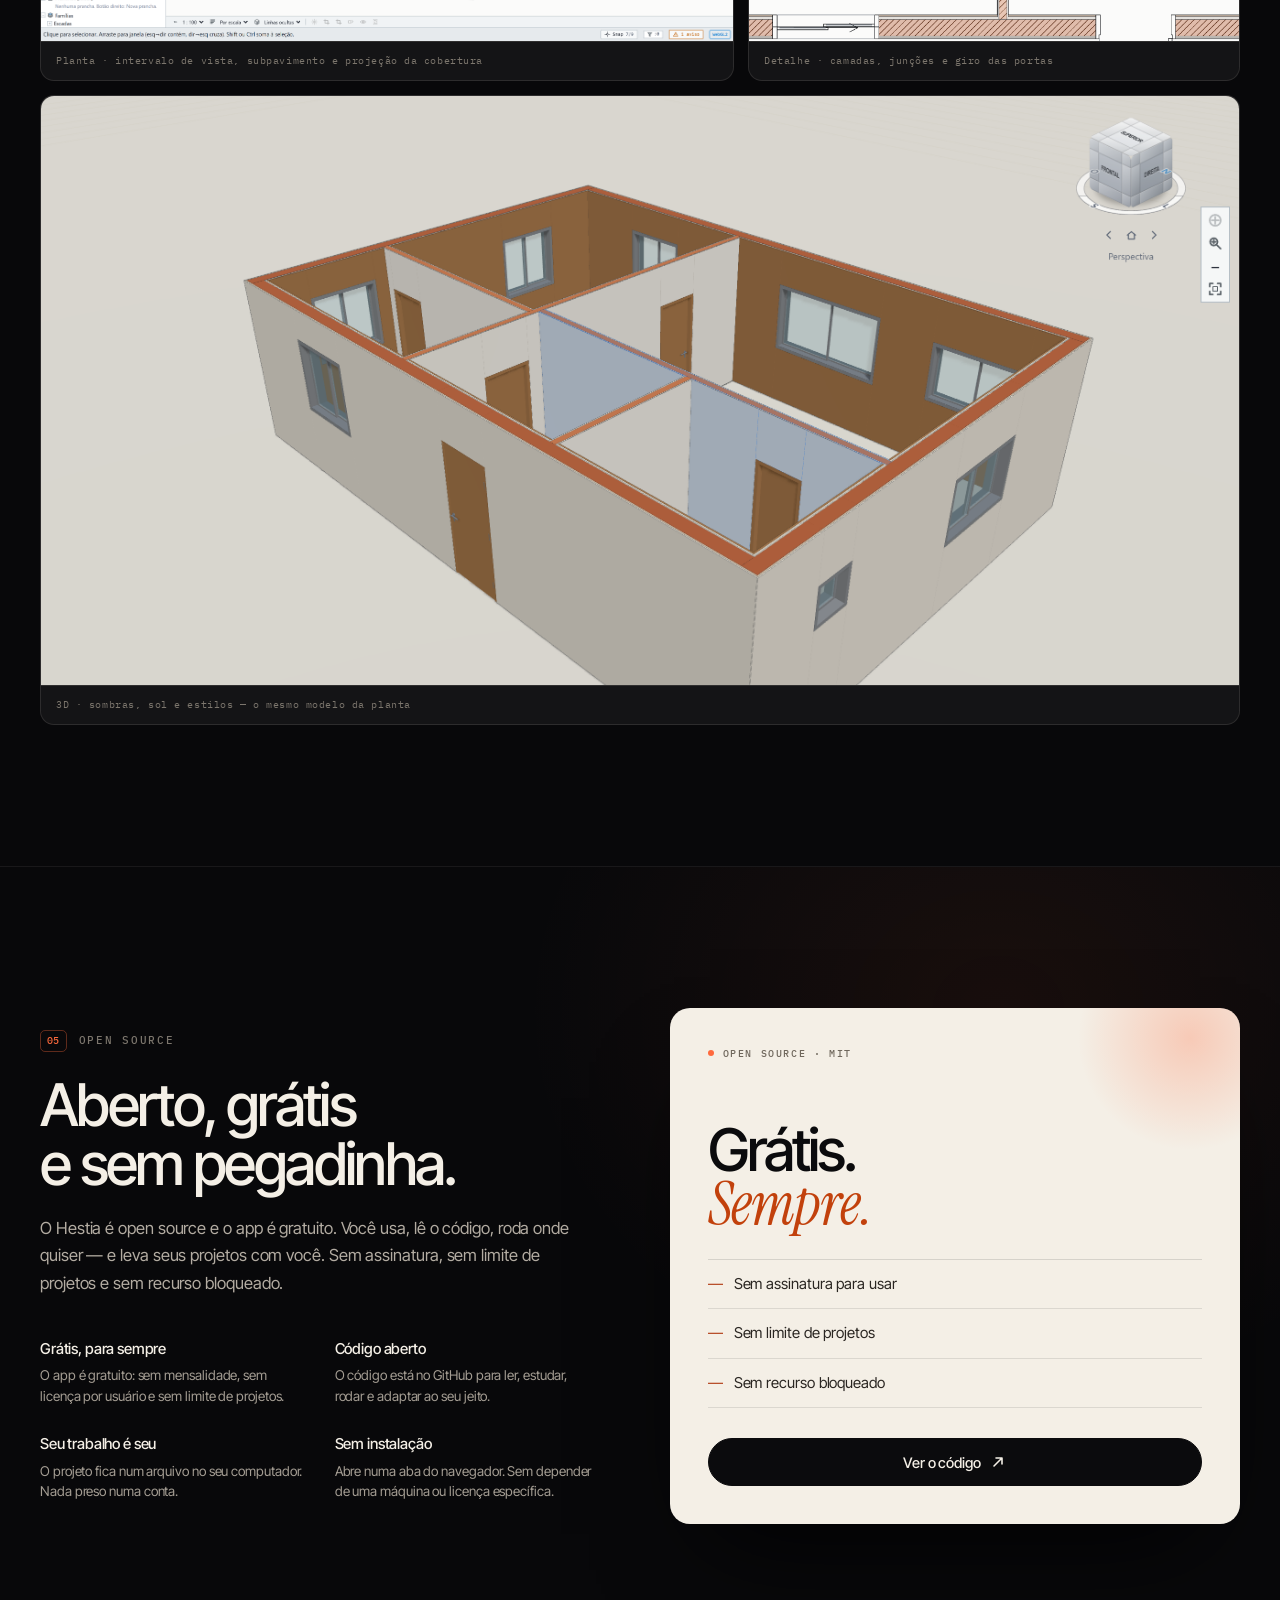
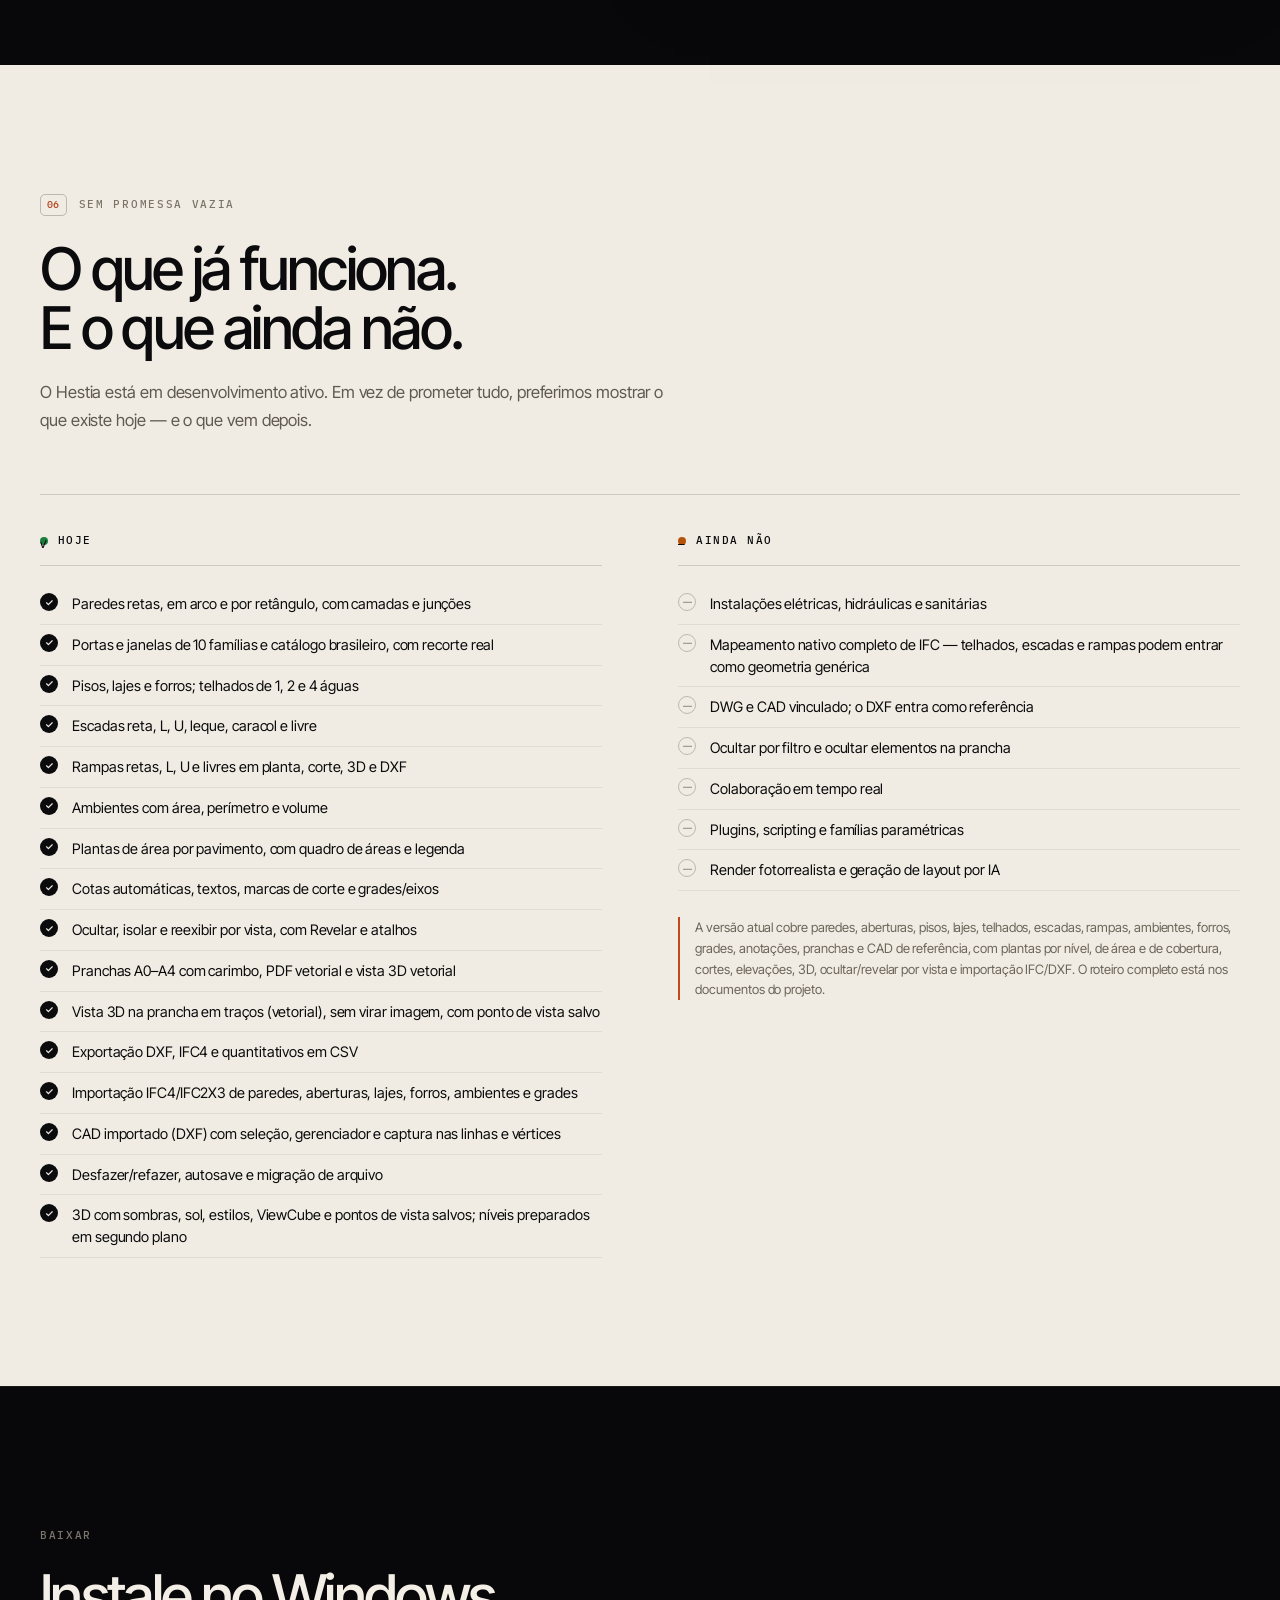
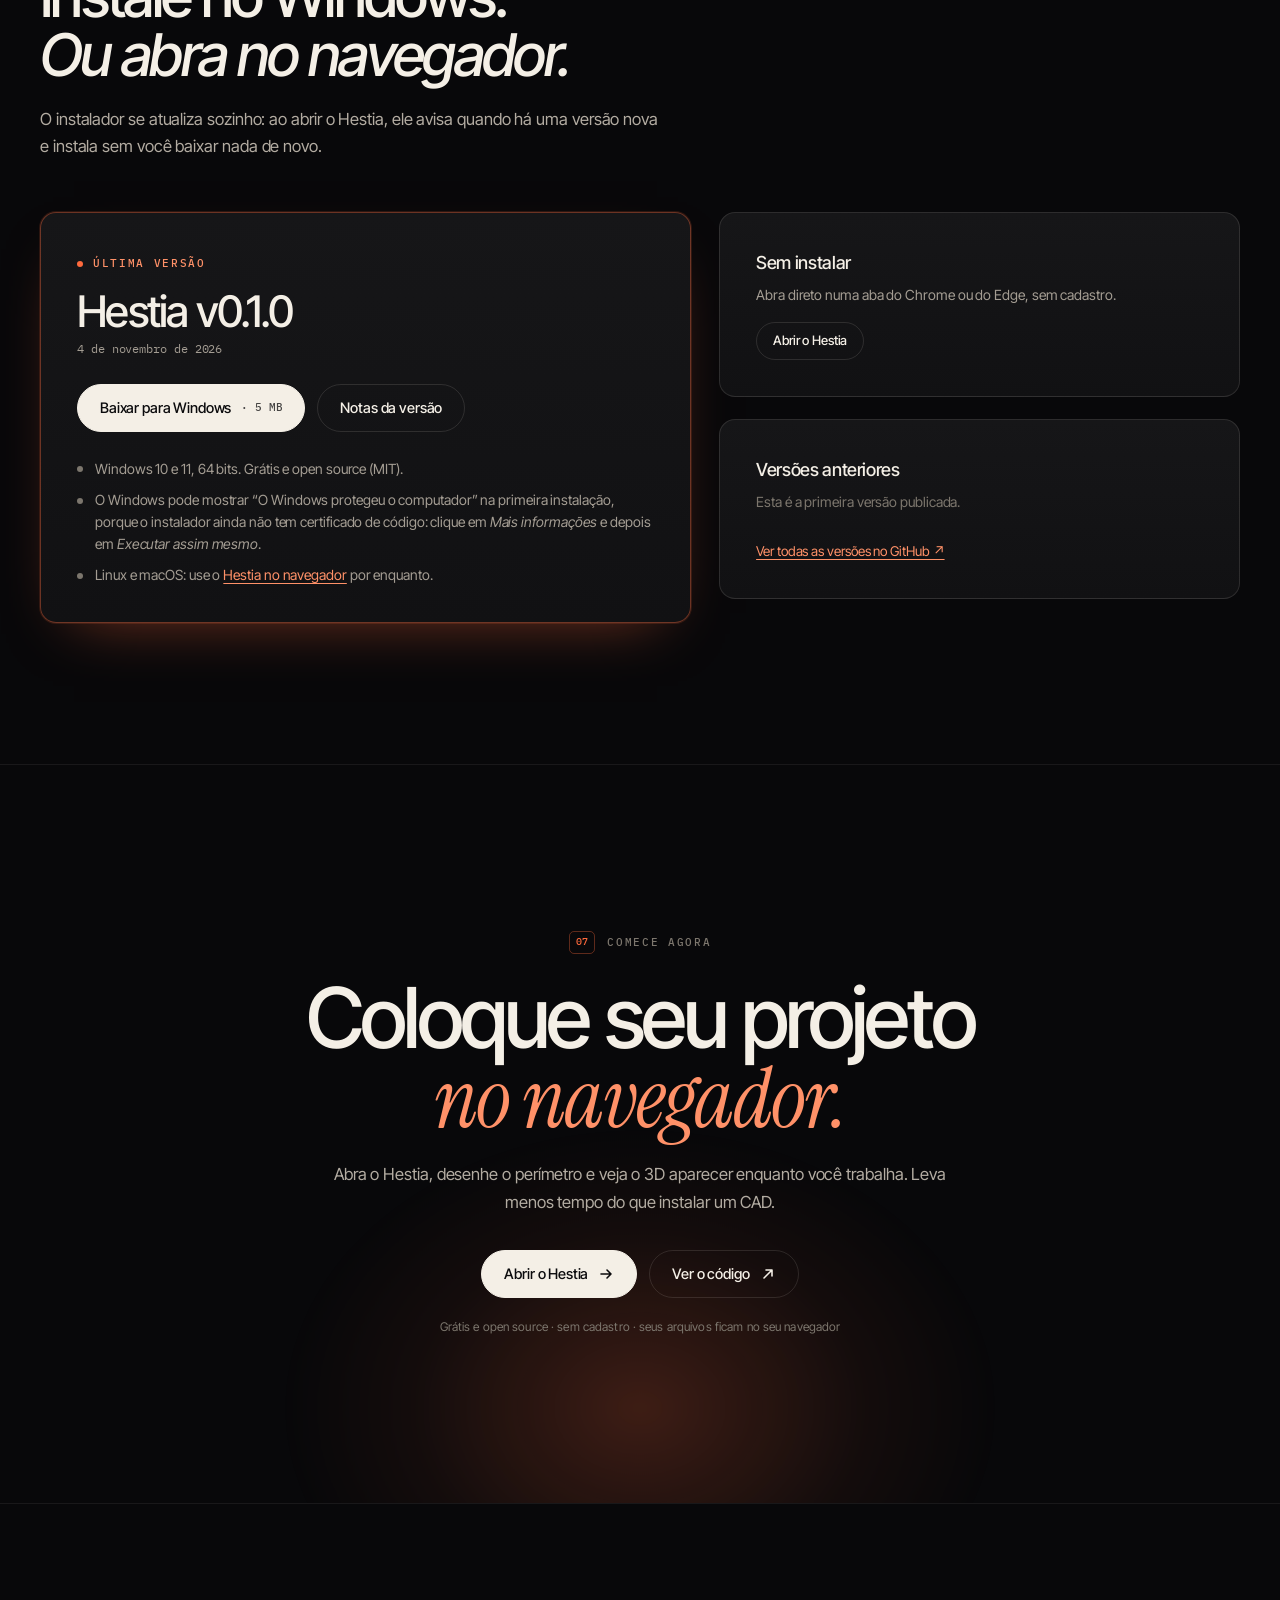
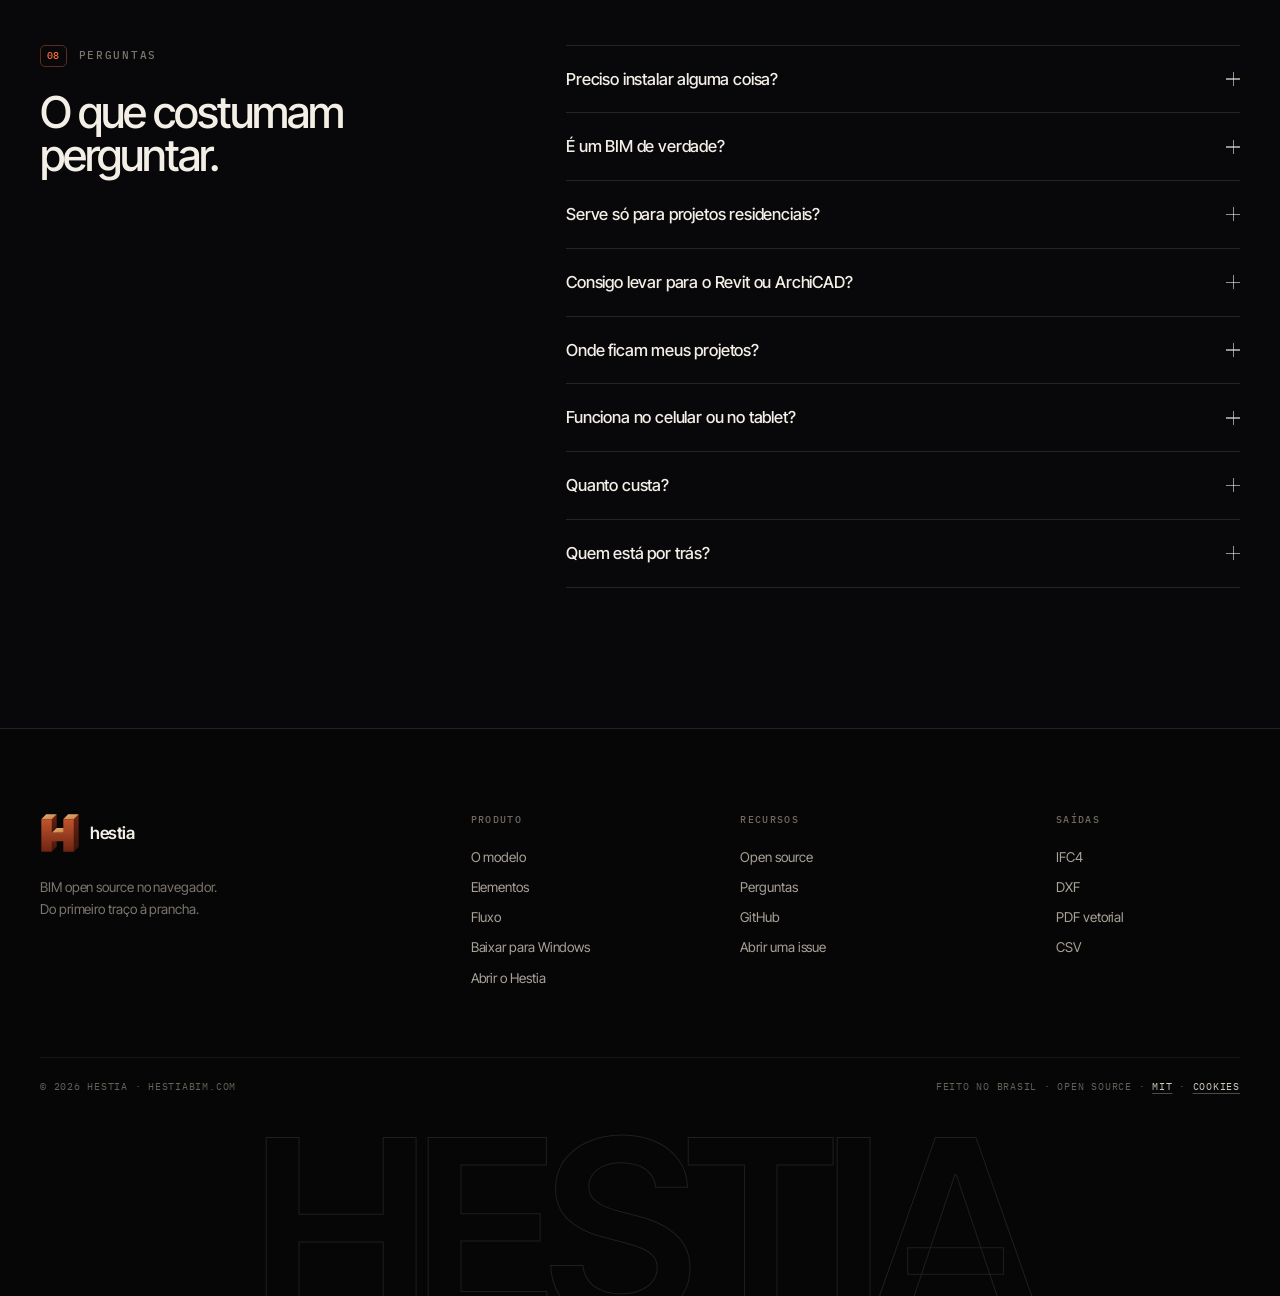
==== commit fc91c54c: "site: consentimento LGPD com Consent Mode v2 e banner de cookies" ====
--- a/index.html
+++ b/index.html
@@ -73,6 +73,30 @@
         ]
       }
     </script>
+    <!-- Cookies: Consent Mode v2 começa negado; consent.js coleta a escolha. -->
+    <script>
+      window.dataLayer = window.dataLayer || [];
+      function gtag() {
+        dataLayer.push(arguments);
+      }
+      gtag('consent', 'default', {
+        ad_storage: 'denied',
+        ad_user_data: 'denied',
+        ad_personalization: 'denied',
+        analytics_storage: 'denied',
+        wait_for_update: 500
+      });
+      try {
+        if (localStorage.getItem('hestia:consent') === 'granted') {
+          gtag('consent', 'update', { analytics_storage: 'granted' });
+        }
+      } catch (e) {}
+      gtag('js', new Date());
+      gtag('config', 'G-VRRV93S3QV');
+    </script>
+    <script async src="https://www.googletagmanager.com/gtag/js?id=G-VRRV93S3QV"></script>
+    <script src="consent.js" defer></script>
+
     <script>
       document.documentElement.classList.add('js');
     </script>
@@ -845,6 +869,8 @@
               rel="noopener"
               >MIT</a
             >
+            ·
+            <button type="button" class="footer-link" data-consent-open>Cookies</button>
           </p>
         </div>
       </div>
--- a/styles.css
+++ b/styles.css
@@ -1528,6 +1528,25 @@
   color: var(--paper);
 }
 
+.footer-bottom .footer-link {
+  padding: 0;
+  border: 0;
+  background: none;
+  font: inherit;
+  letter-spacing: inherit;
+  text-transform: inherit;
+  color: var(--paper-2);
+  text-decoration: underline;
+  text-underline-offset: 3px;
+  text-decoration-color: rgba(244, 239, 230, 0.3);
+  cursor: pointer;
+}
+
+.footer-bottom .footer-link:hover {
+  color: var(--paper);
+  text-decoration-color: currentColor;
+}
+
 .footer-word {
   margin: 10px 0 -0.14em;
   font-size: clamp(80px, 19.5vw, 250px);
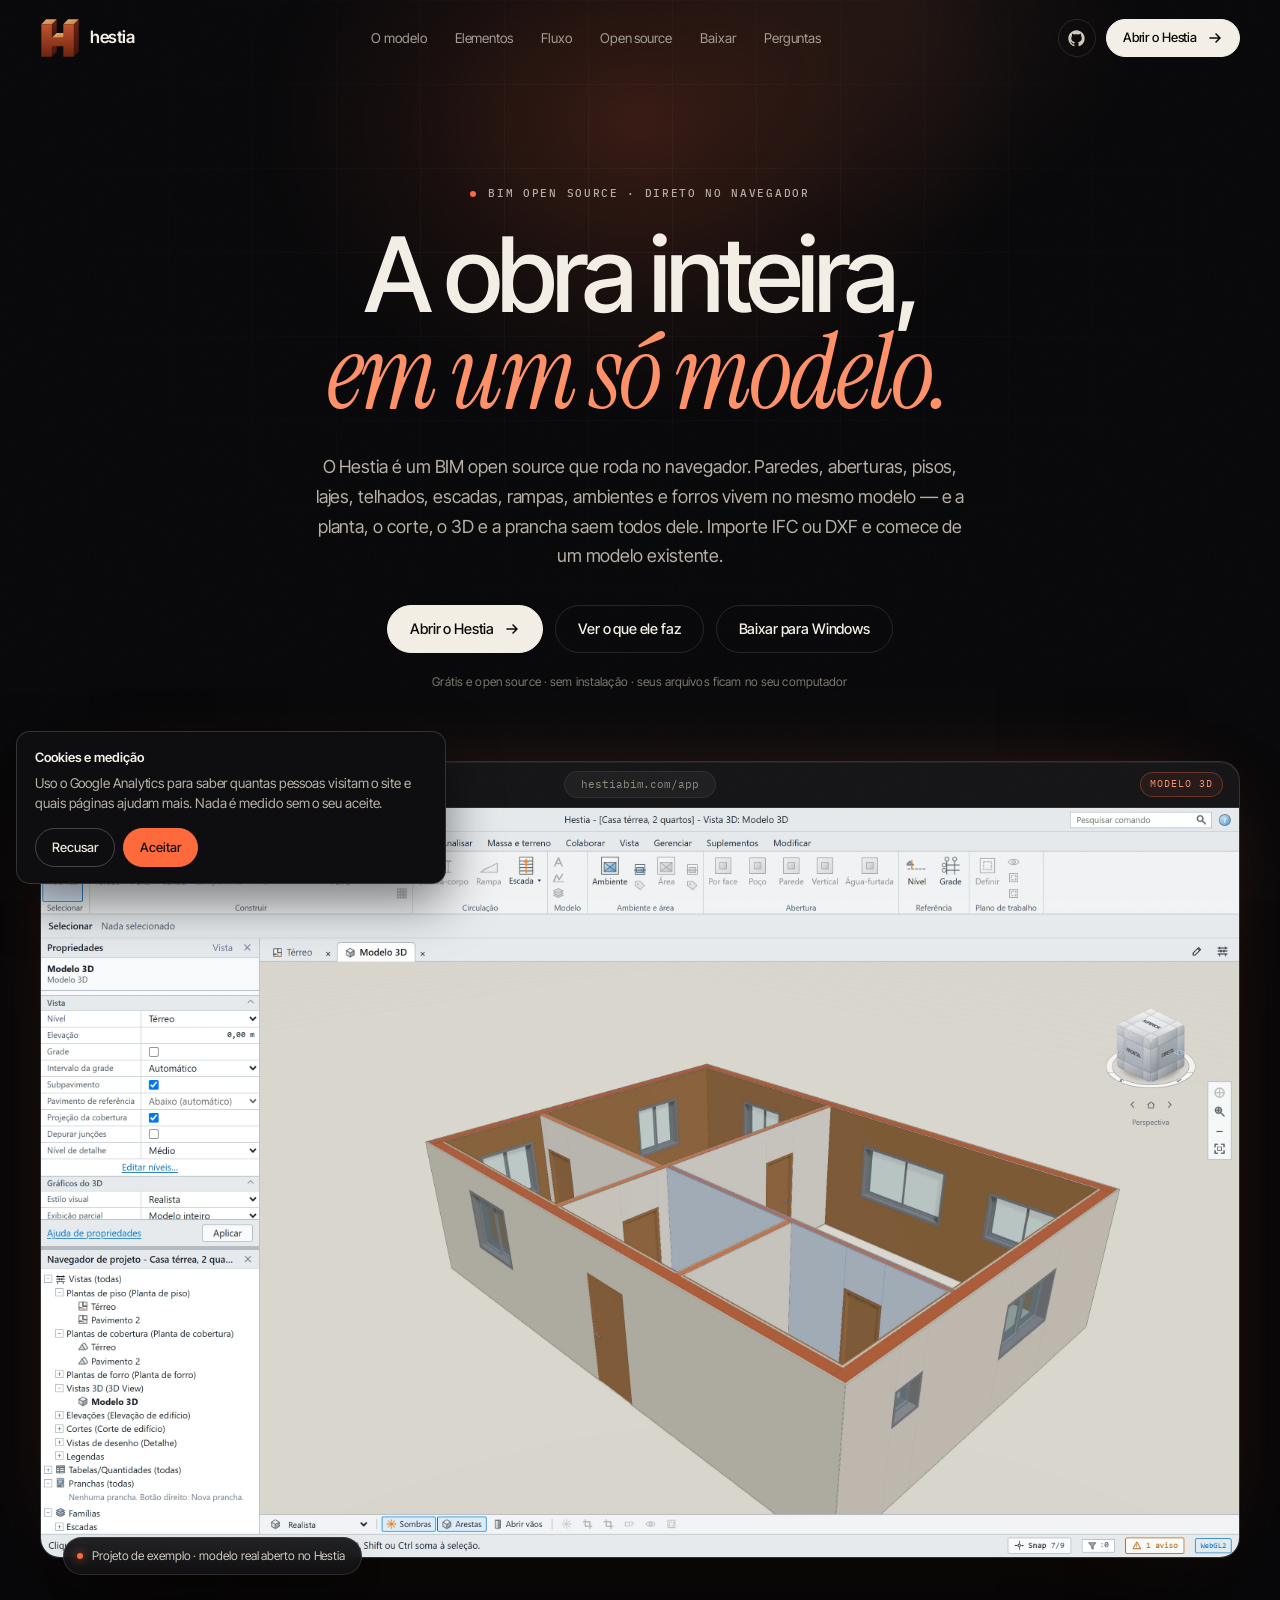
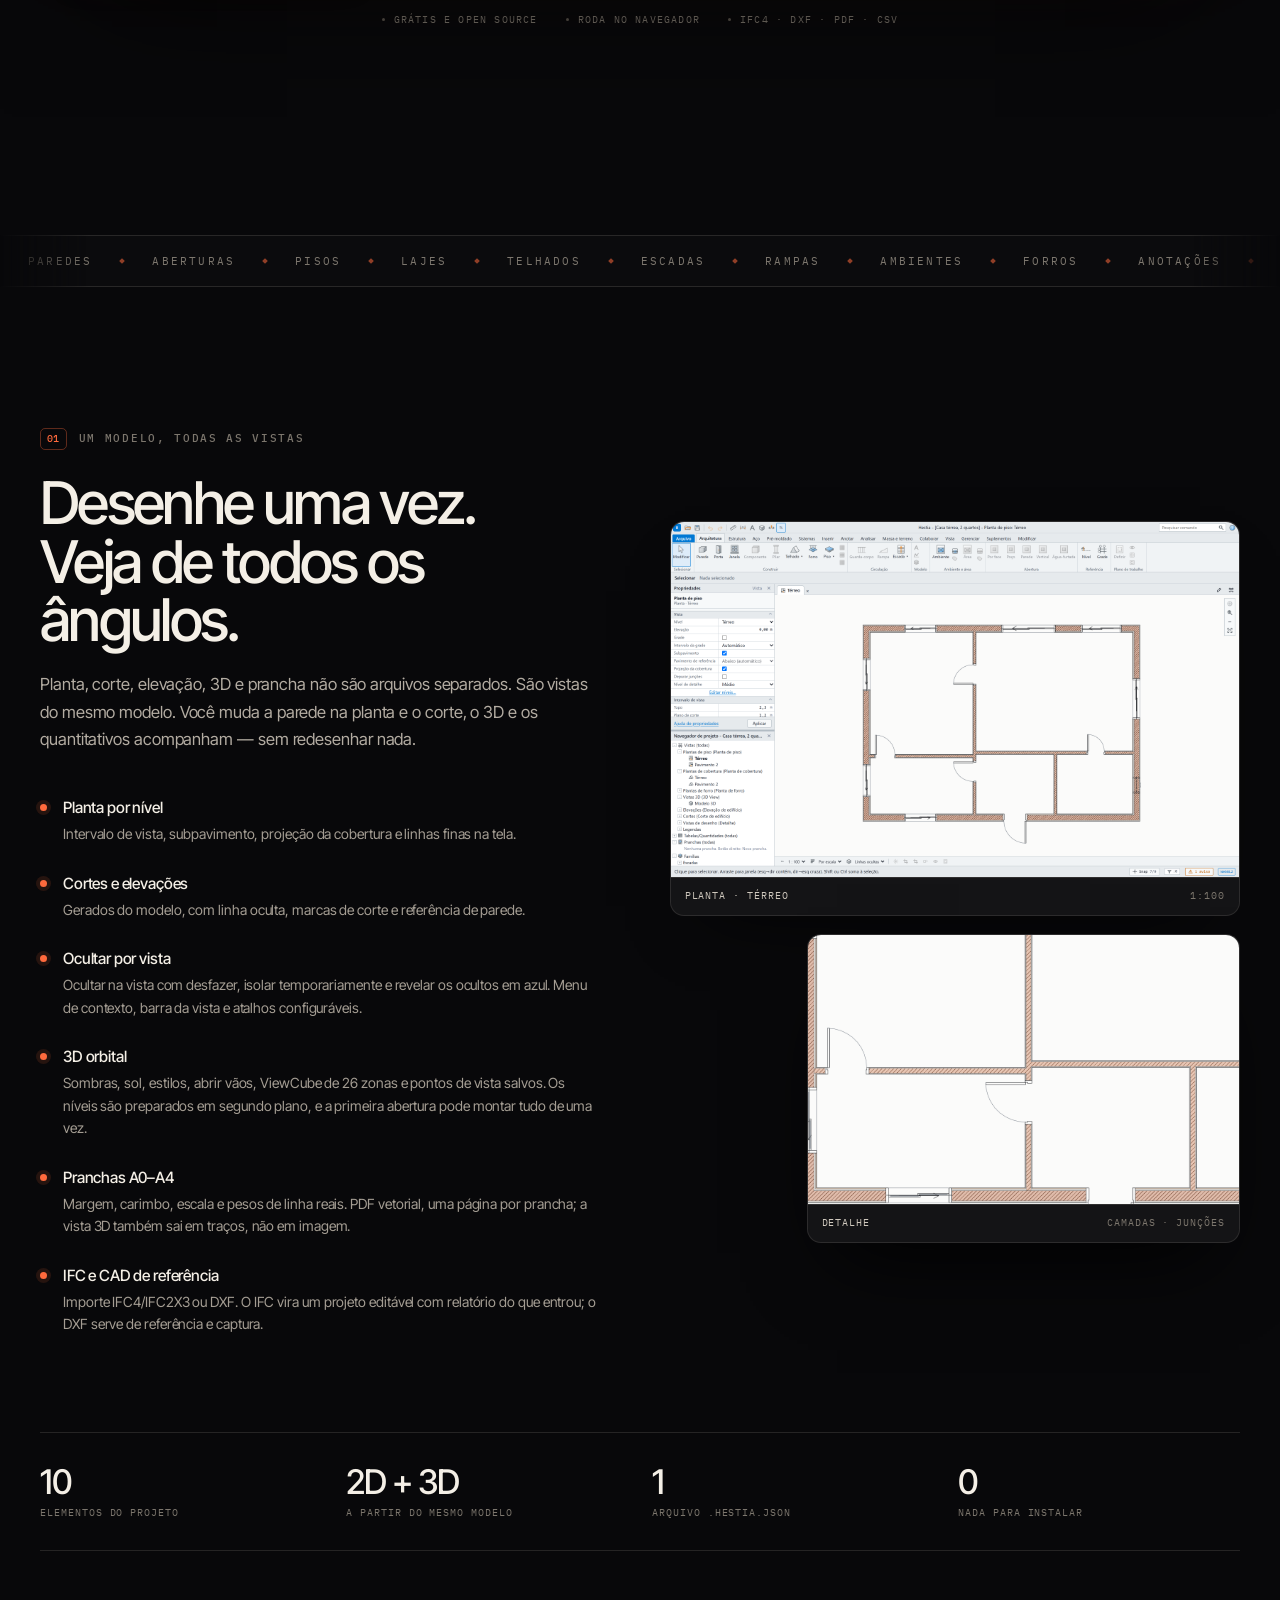
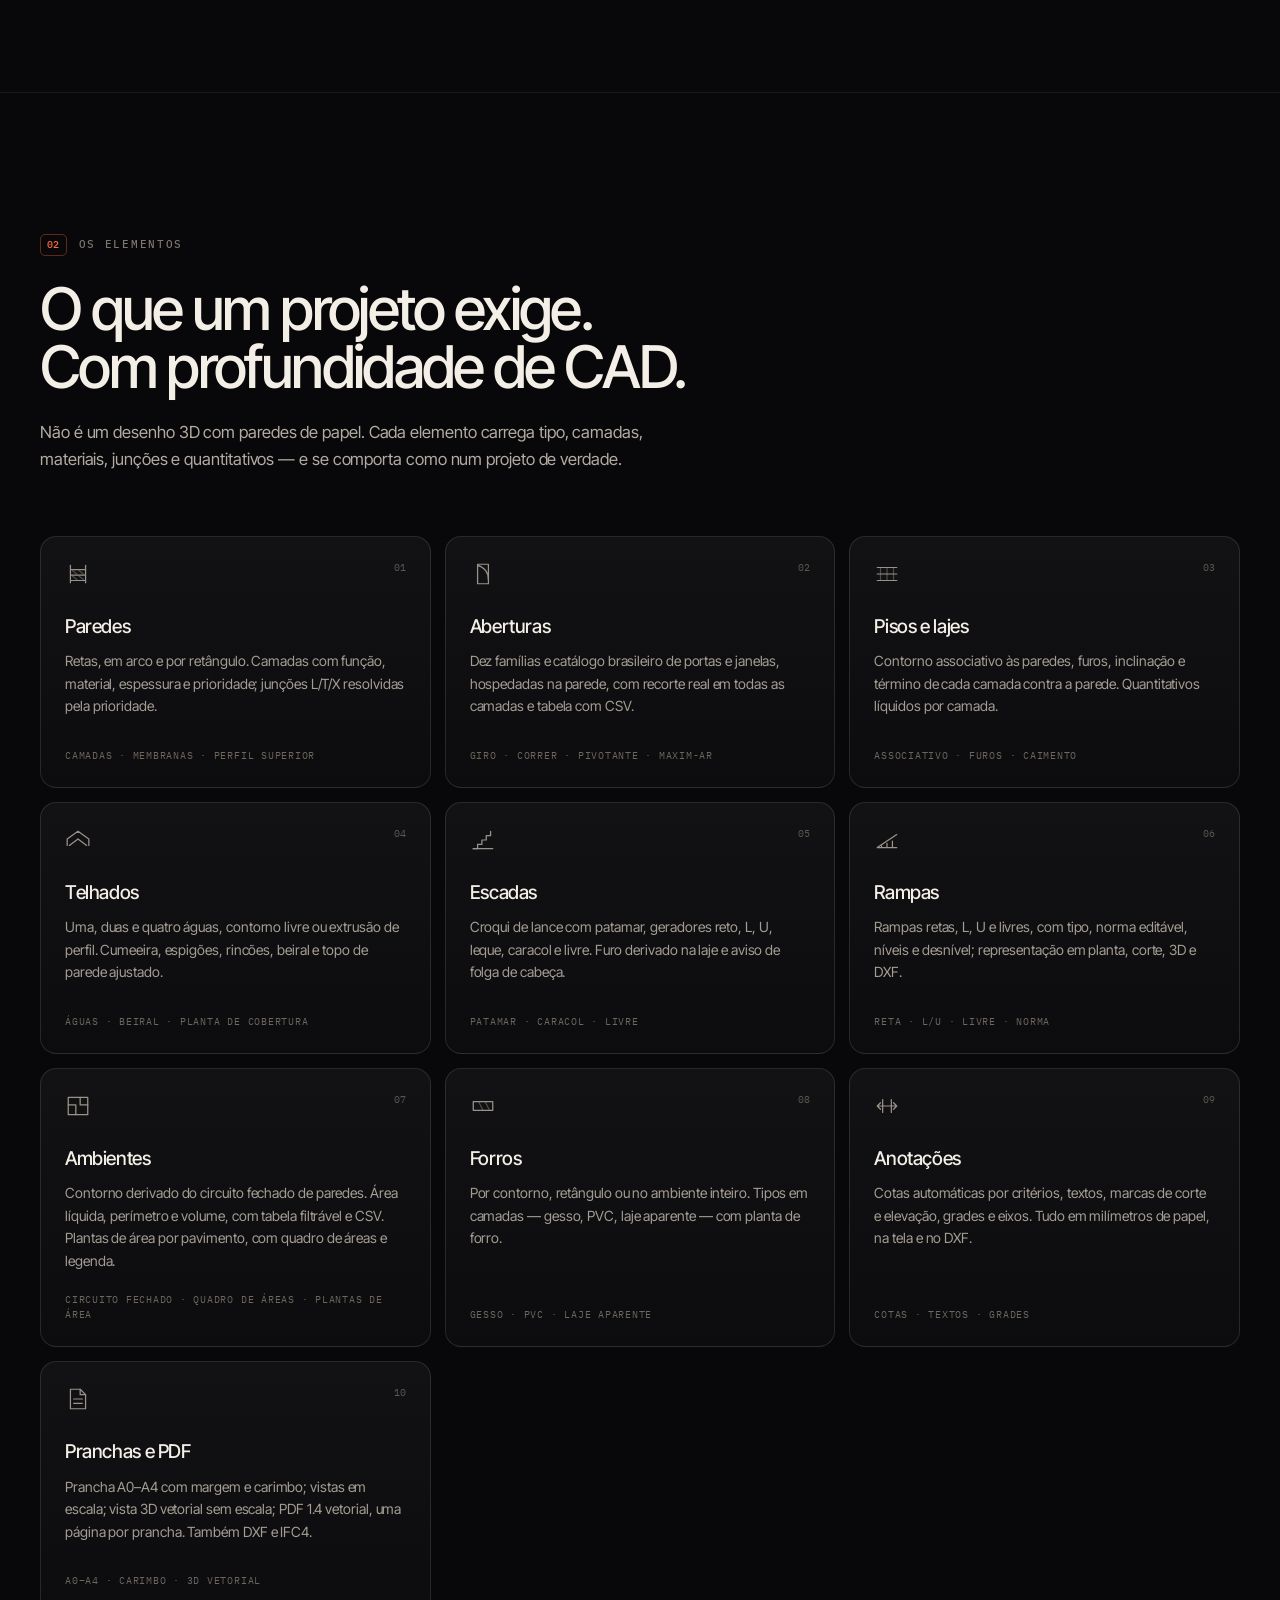
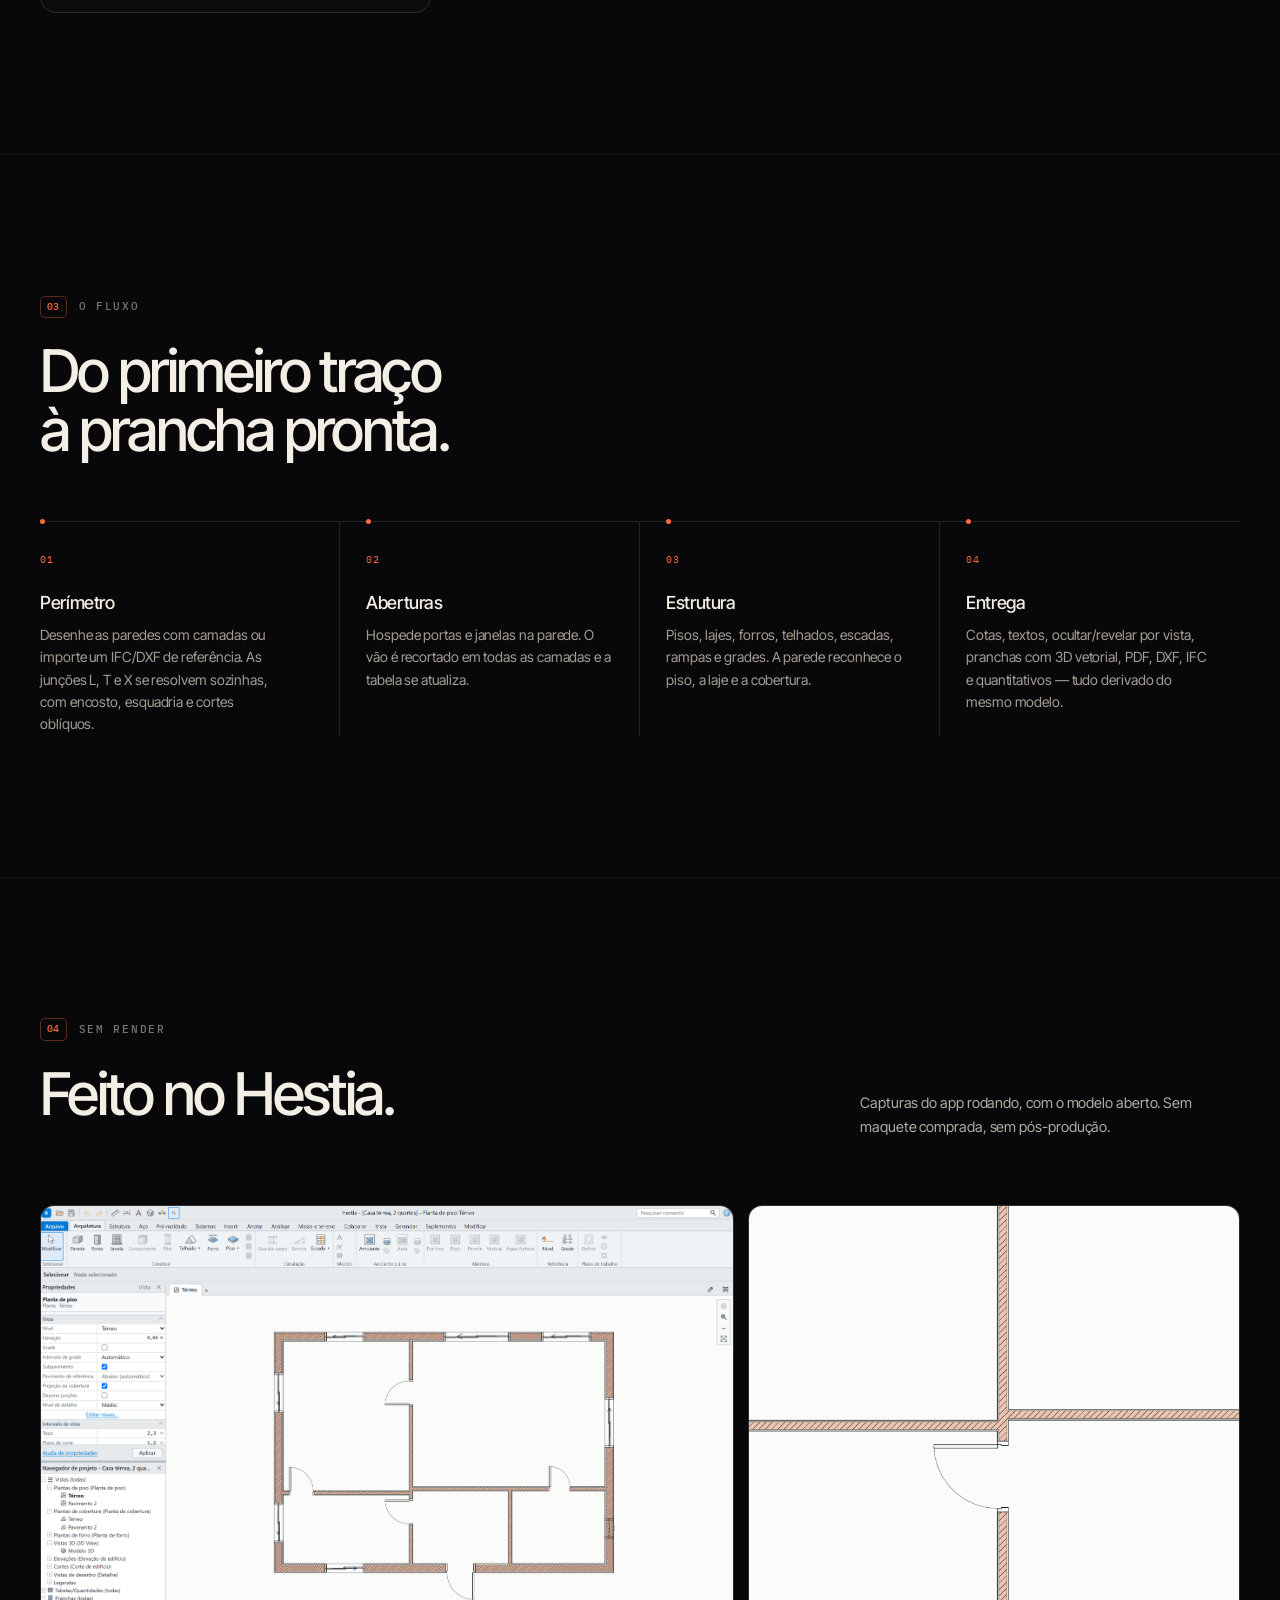
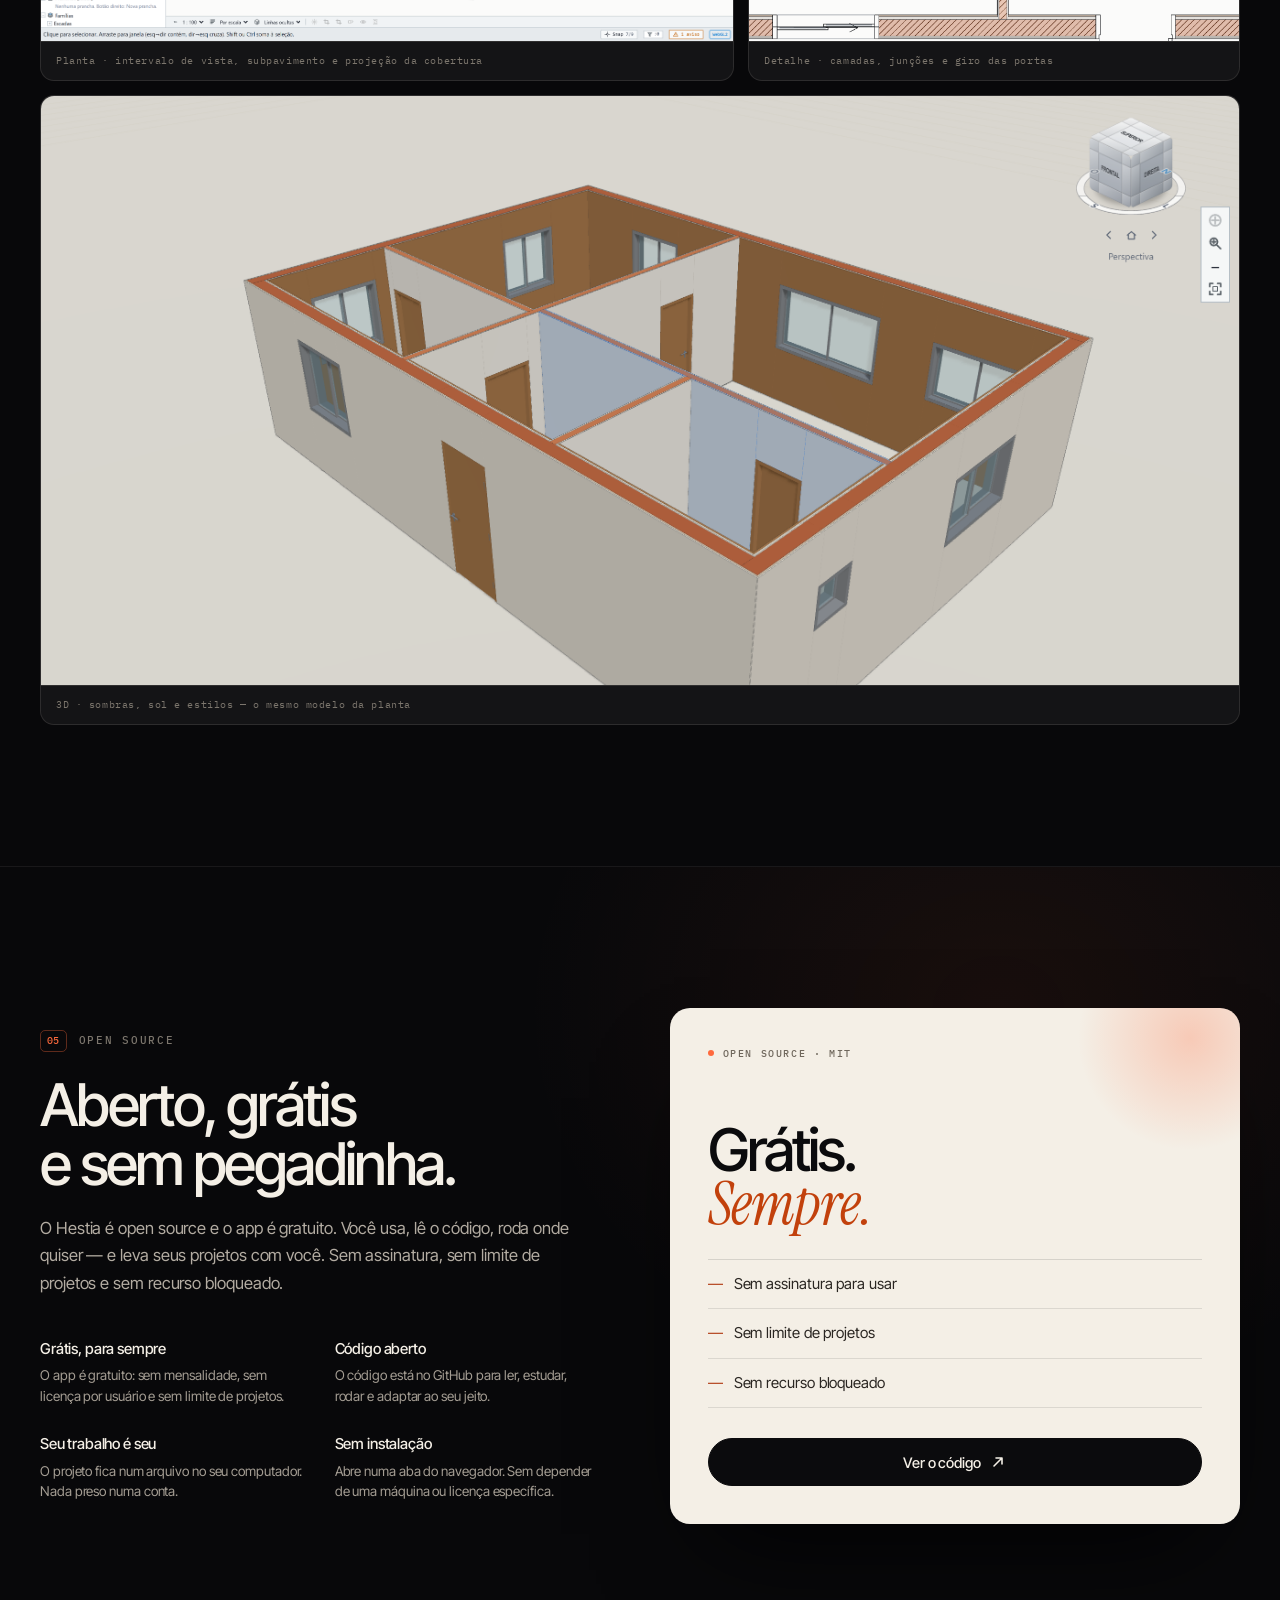
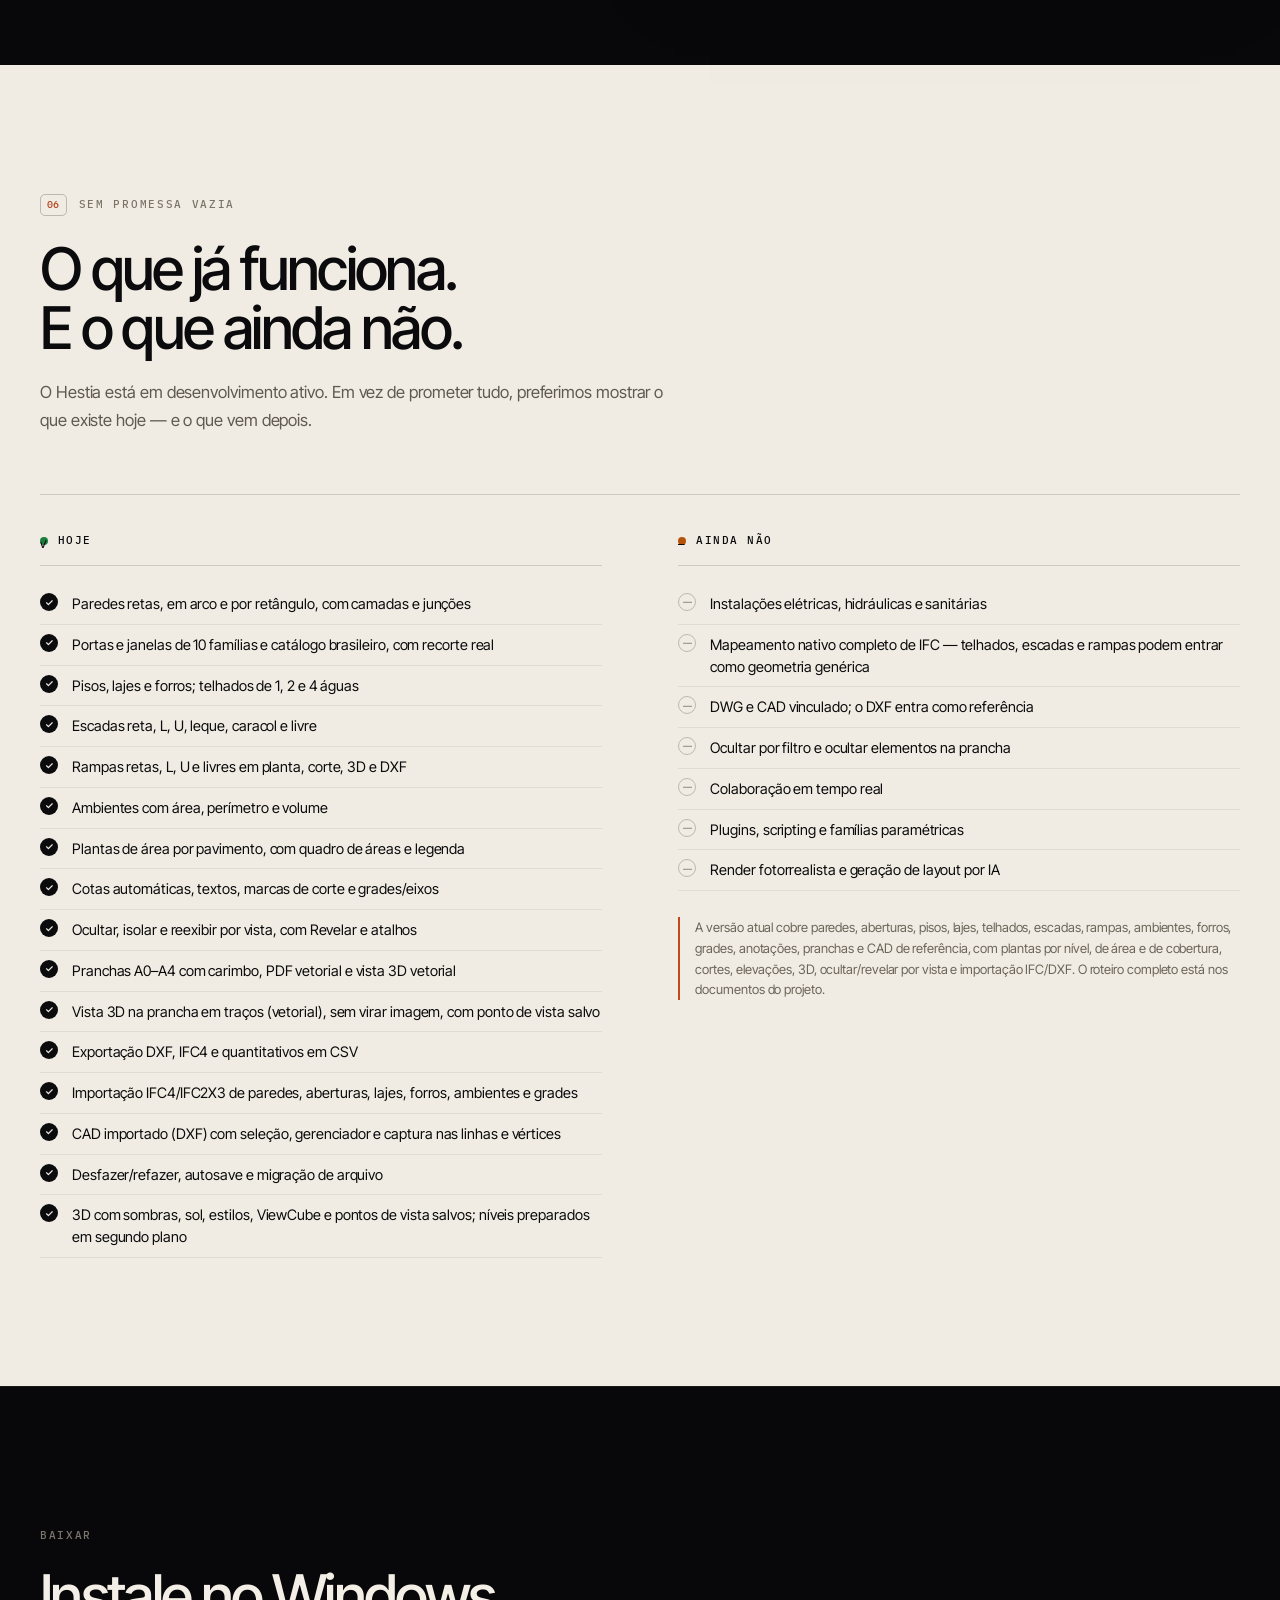
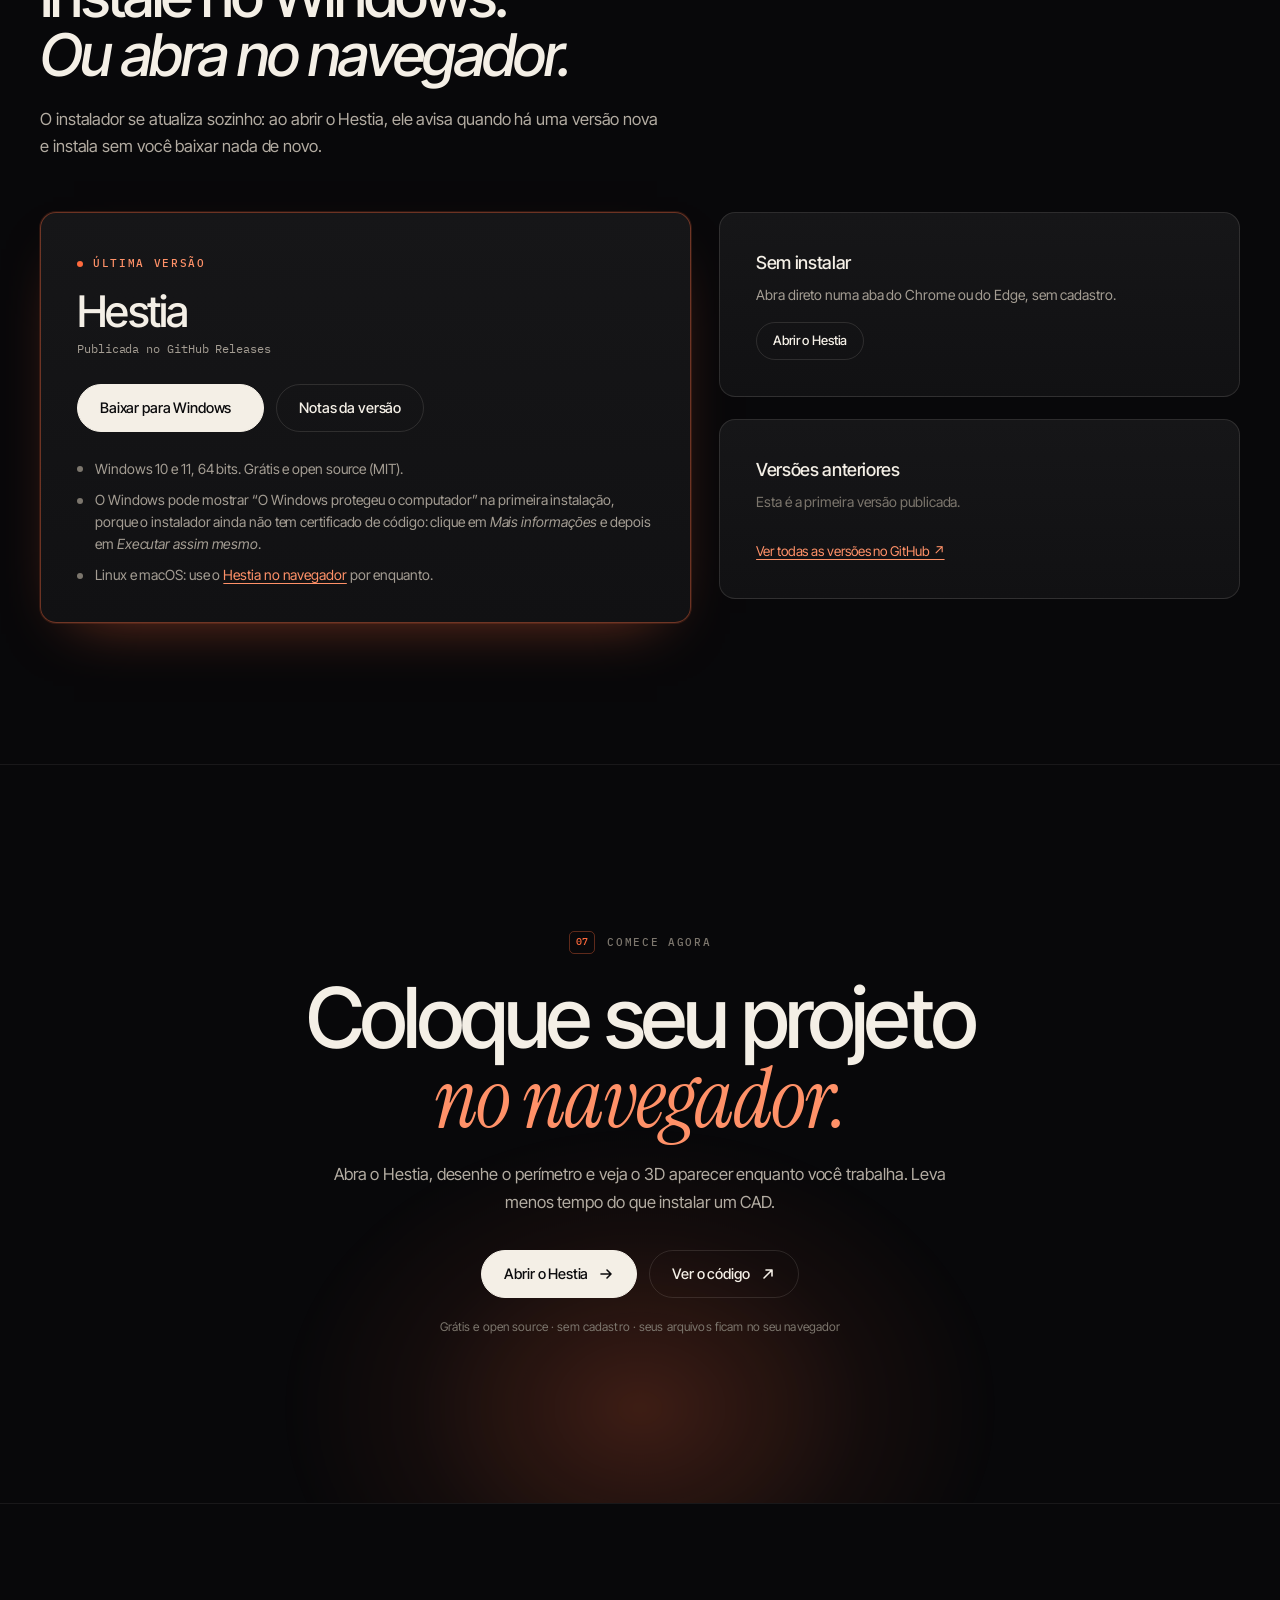
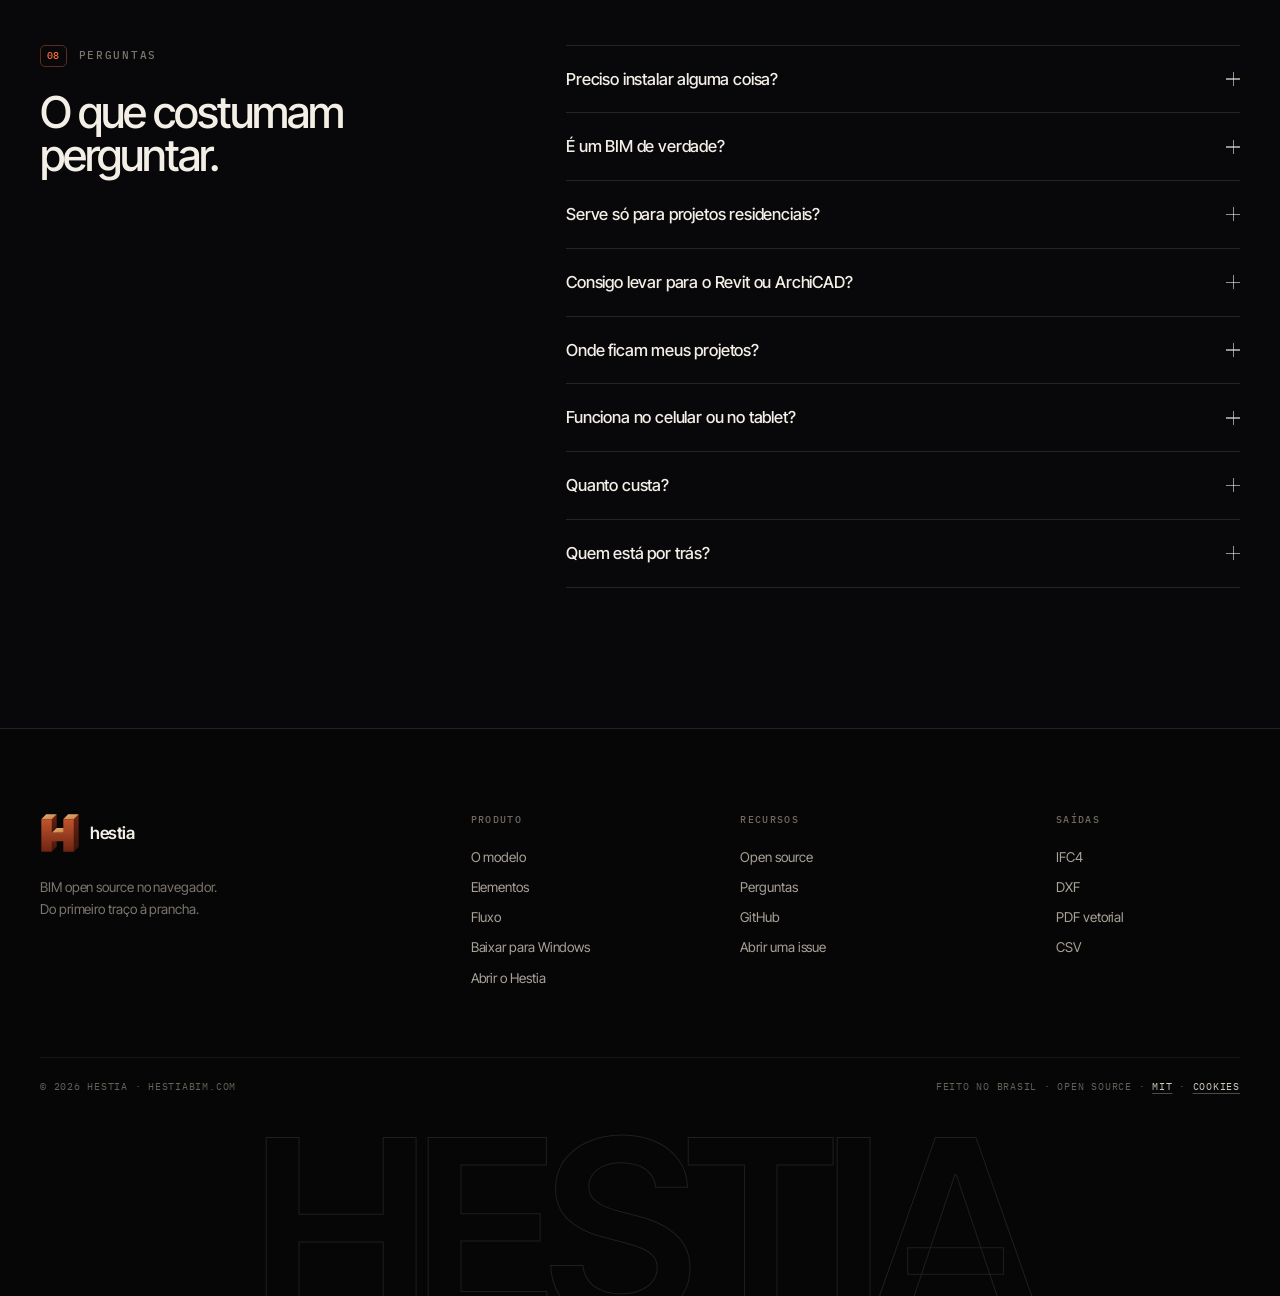
==== commit 3b8e4d5a: "site: fallback de download sem versão fixa e documentação do fluxo por Git O HTML estático ainda anu" ====
--- a/index.html
+++ b/index.html
@@ -647,19 +647,19 @@
           <div class="dl-grid">
             <article class="dl-latest" data-dl-latest>
               <p class="dl-badge"><span class="pulse" aria-hidden="true"></span> Última versão</p>
-              <h3 class="dl-version" data-dl-version>Hestia v0.1.0</h3>
-              <p class="dl-date" data-dl-date>4 de novembro de 2026</p>
+              <h3 class="dl-version" data-dl-version>Hestia</h3>
+              <p class="dl-date" data-dl-date>Publicada no GitHub Releases</p>
               <div class="dl-actions">
                 <a
                   class="btn btn-solid"
                   data-dl-installer
-                  href="https://github.com/engdennylsonsantos-cloud/Hestia/releases/download/v0.1.0/Hestia_0.1.0_x64-setup.exe"
-                  >Baixar para Windows <small data-dl-size>· 5 MB</small></a
+                  href="https://github.com/engdennylsonsantos-cloud/Hestia/releases/latest"
+                  >Baixar para Windows <small data-dl-size></small></a
                 >
                 <a
                   class="btn btn-ghost"
                   data-dl-notes
-                  href="https://github.com/engdennylsonsantos-cloud/Hestia/releases/tag/v0.1.0"
+                  href="https://github.com/engdennylsonsantos-cloud/Hestia/releases/latest"
                   target="_blank"
                   rel="noopener"
                   >Notas da versão</a
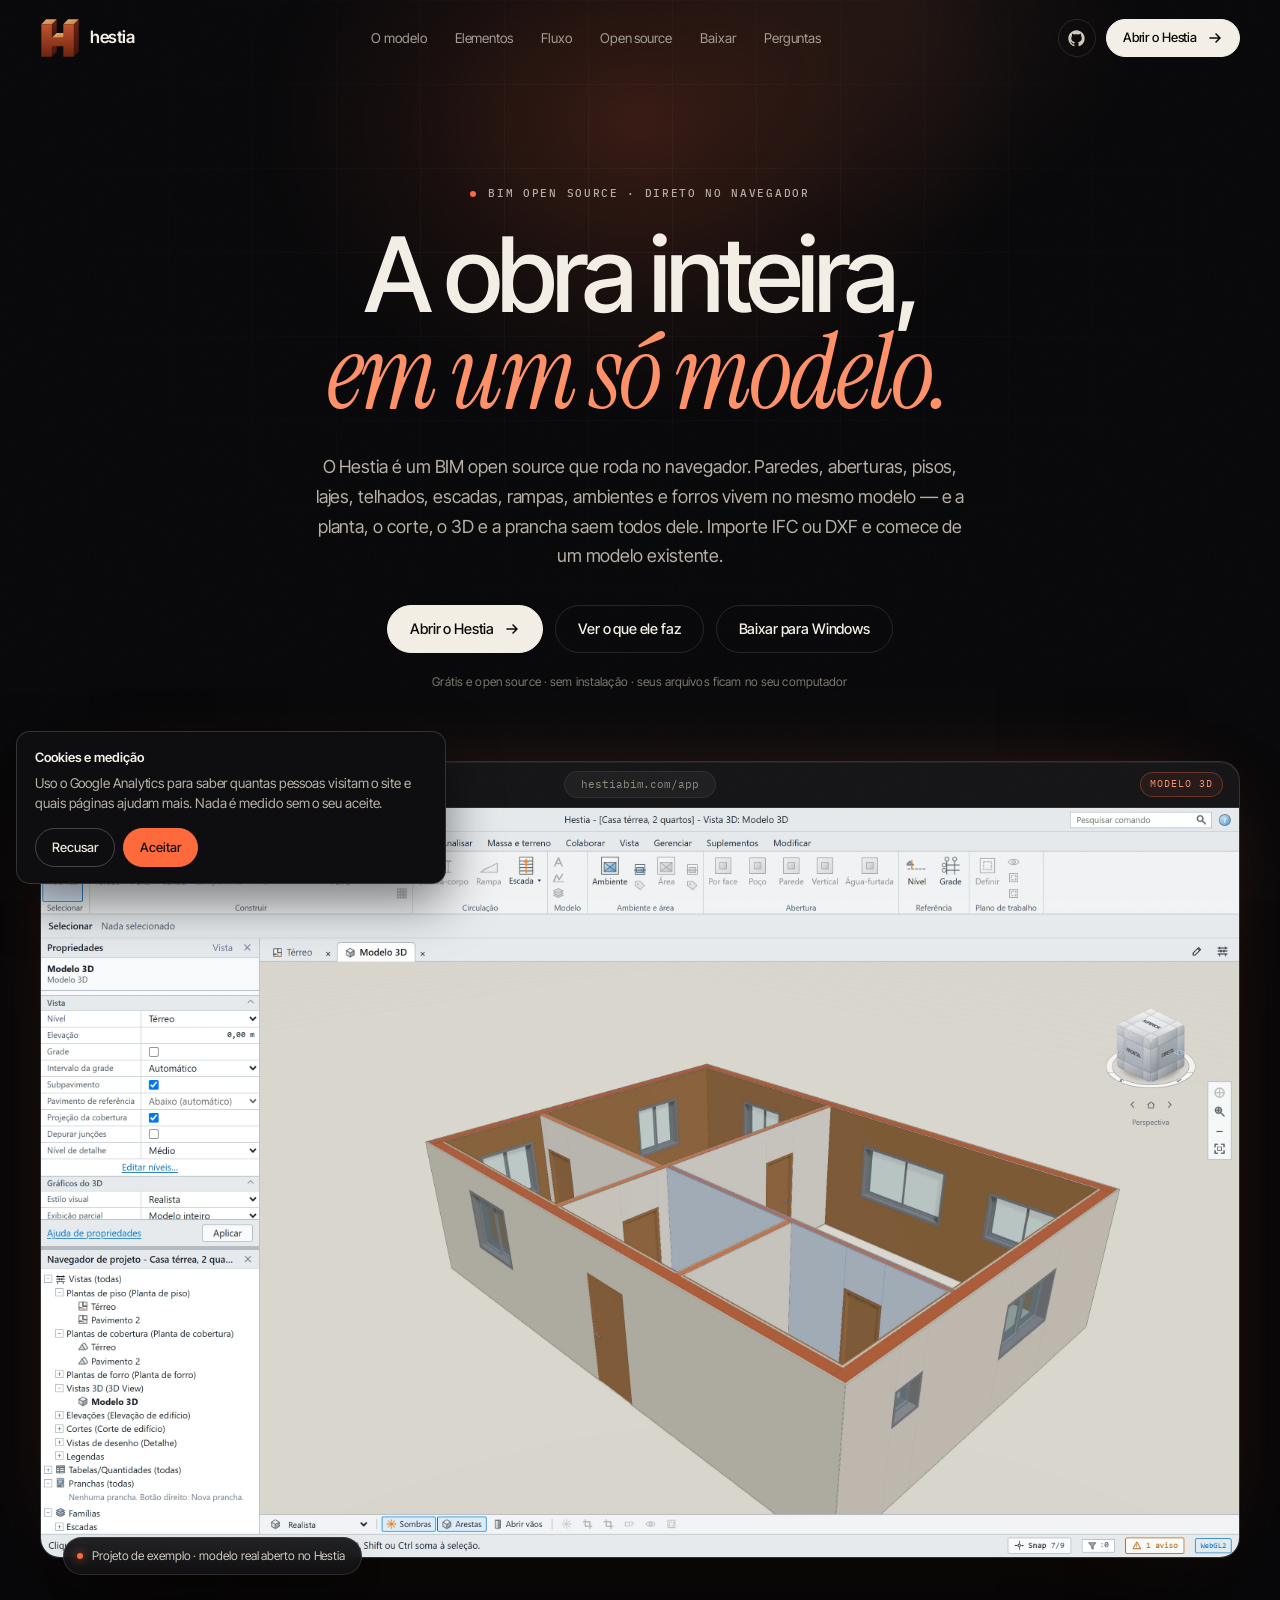
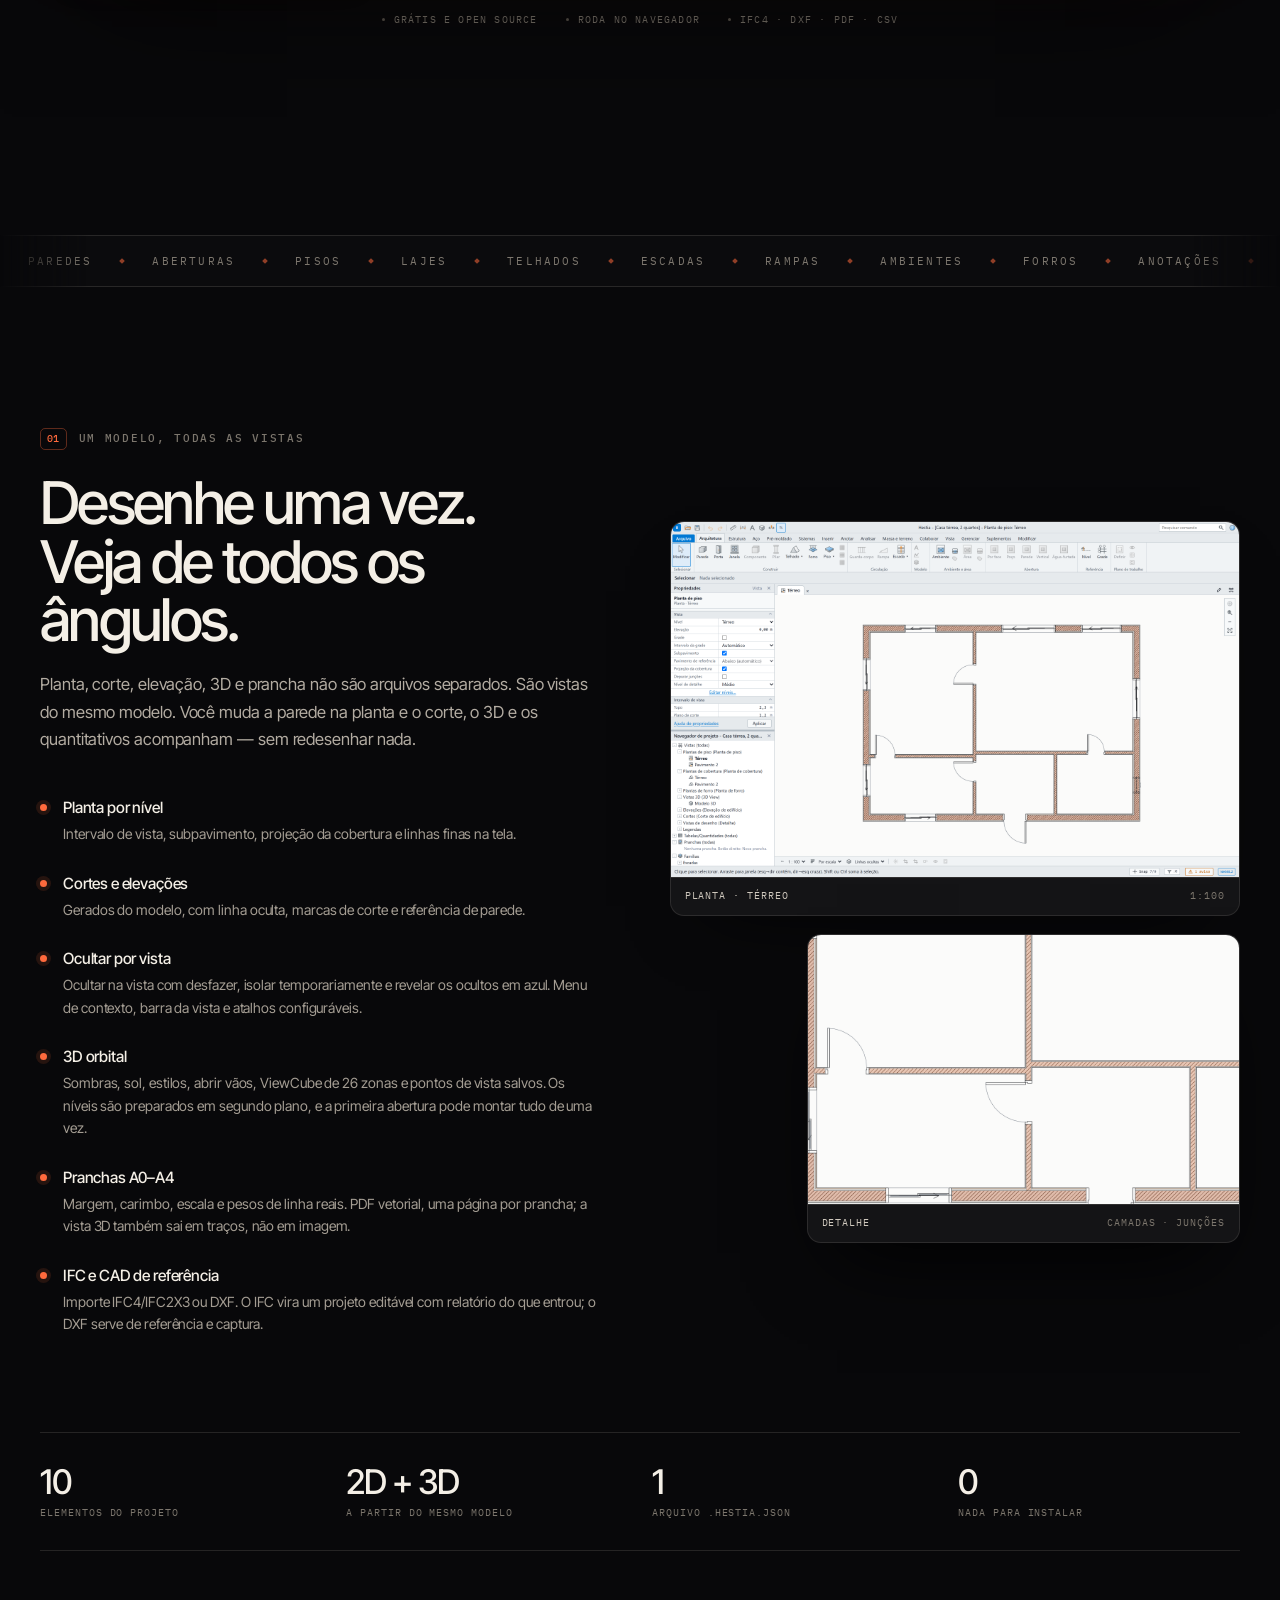
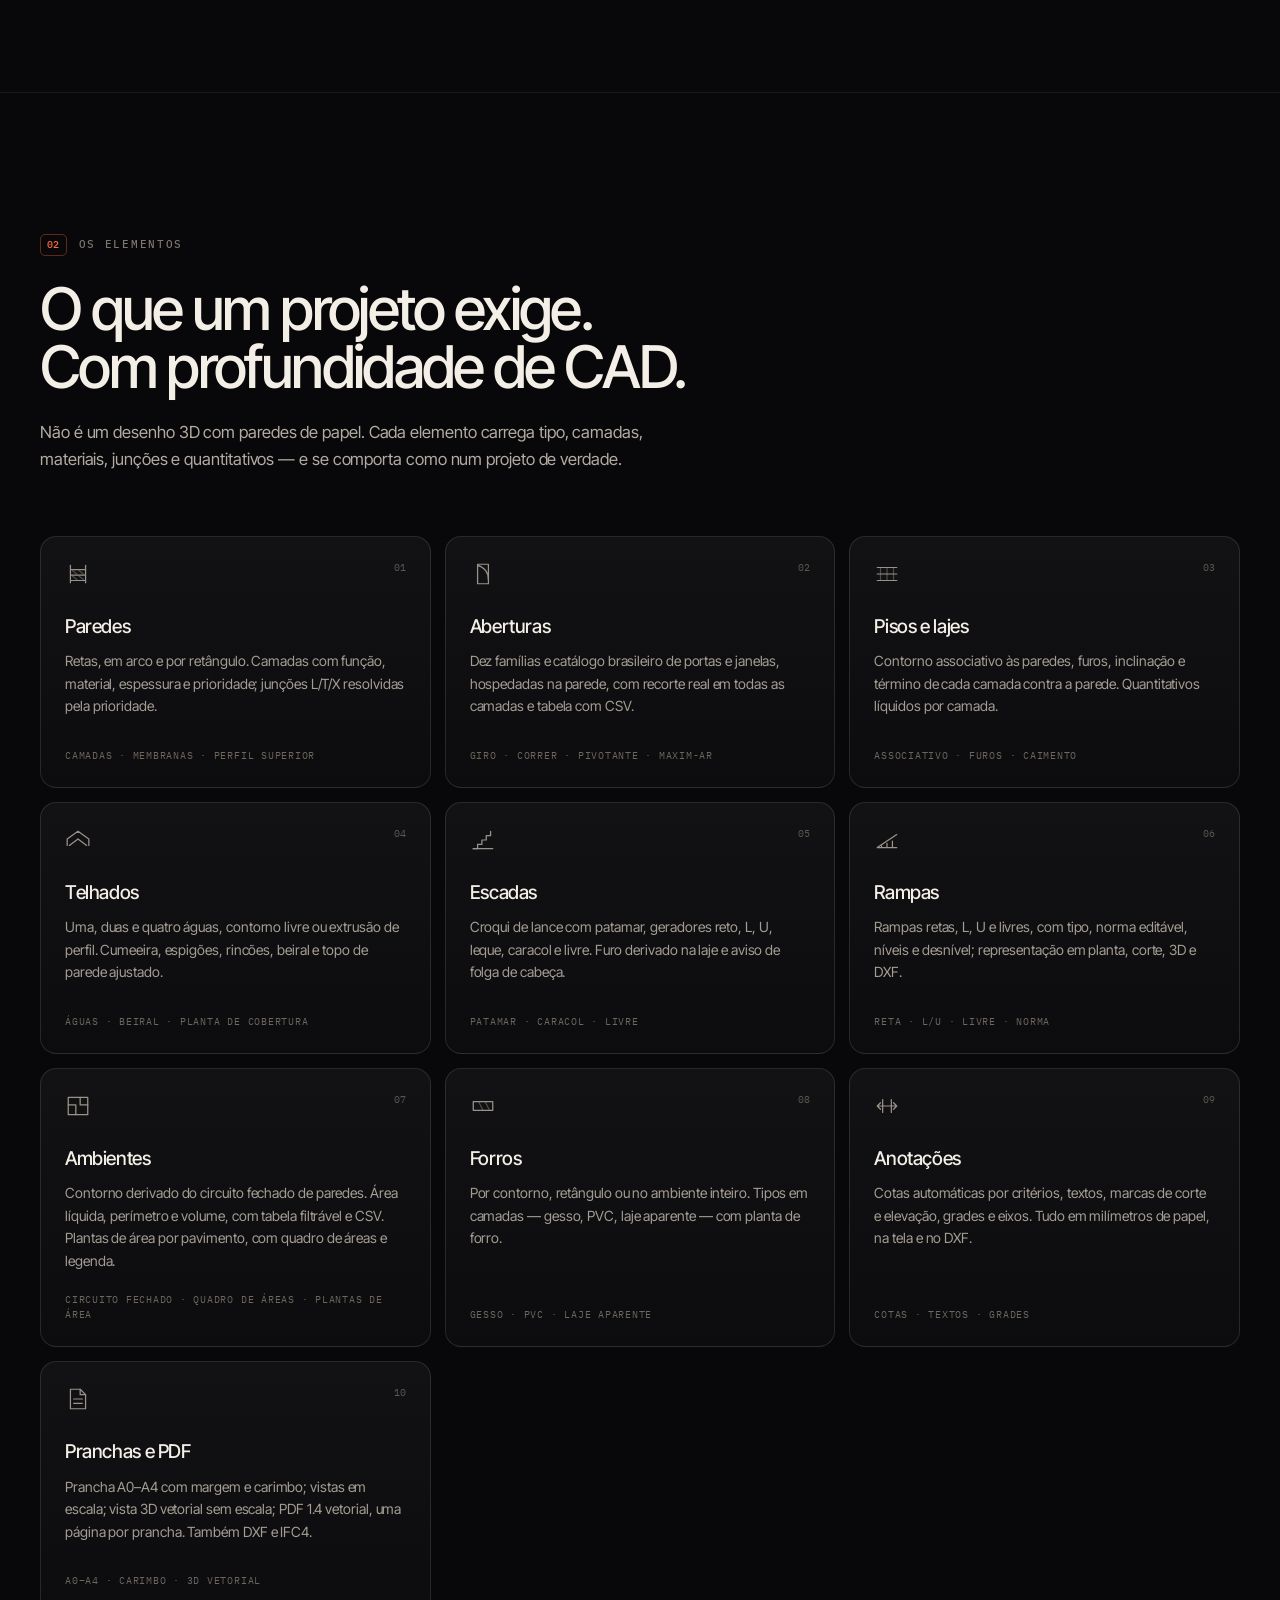
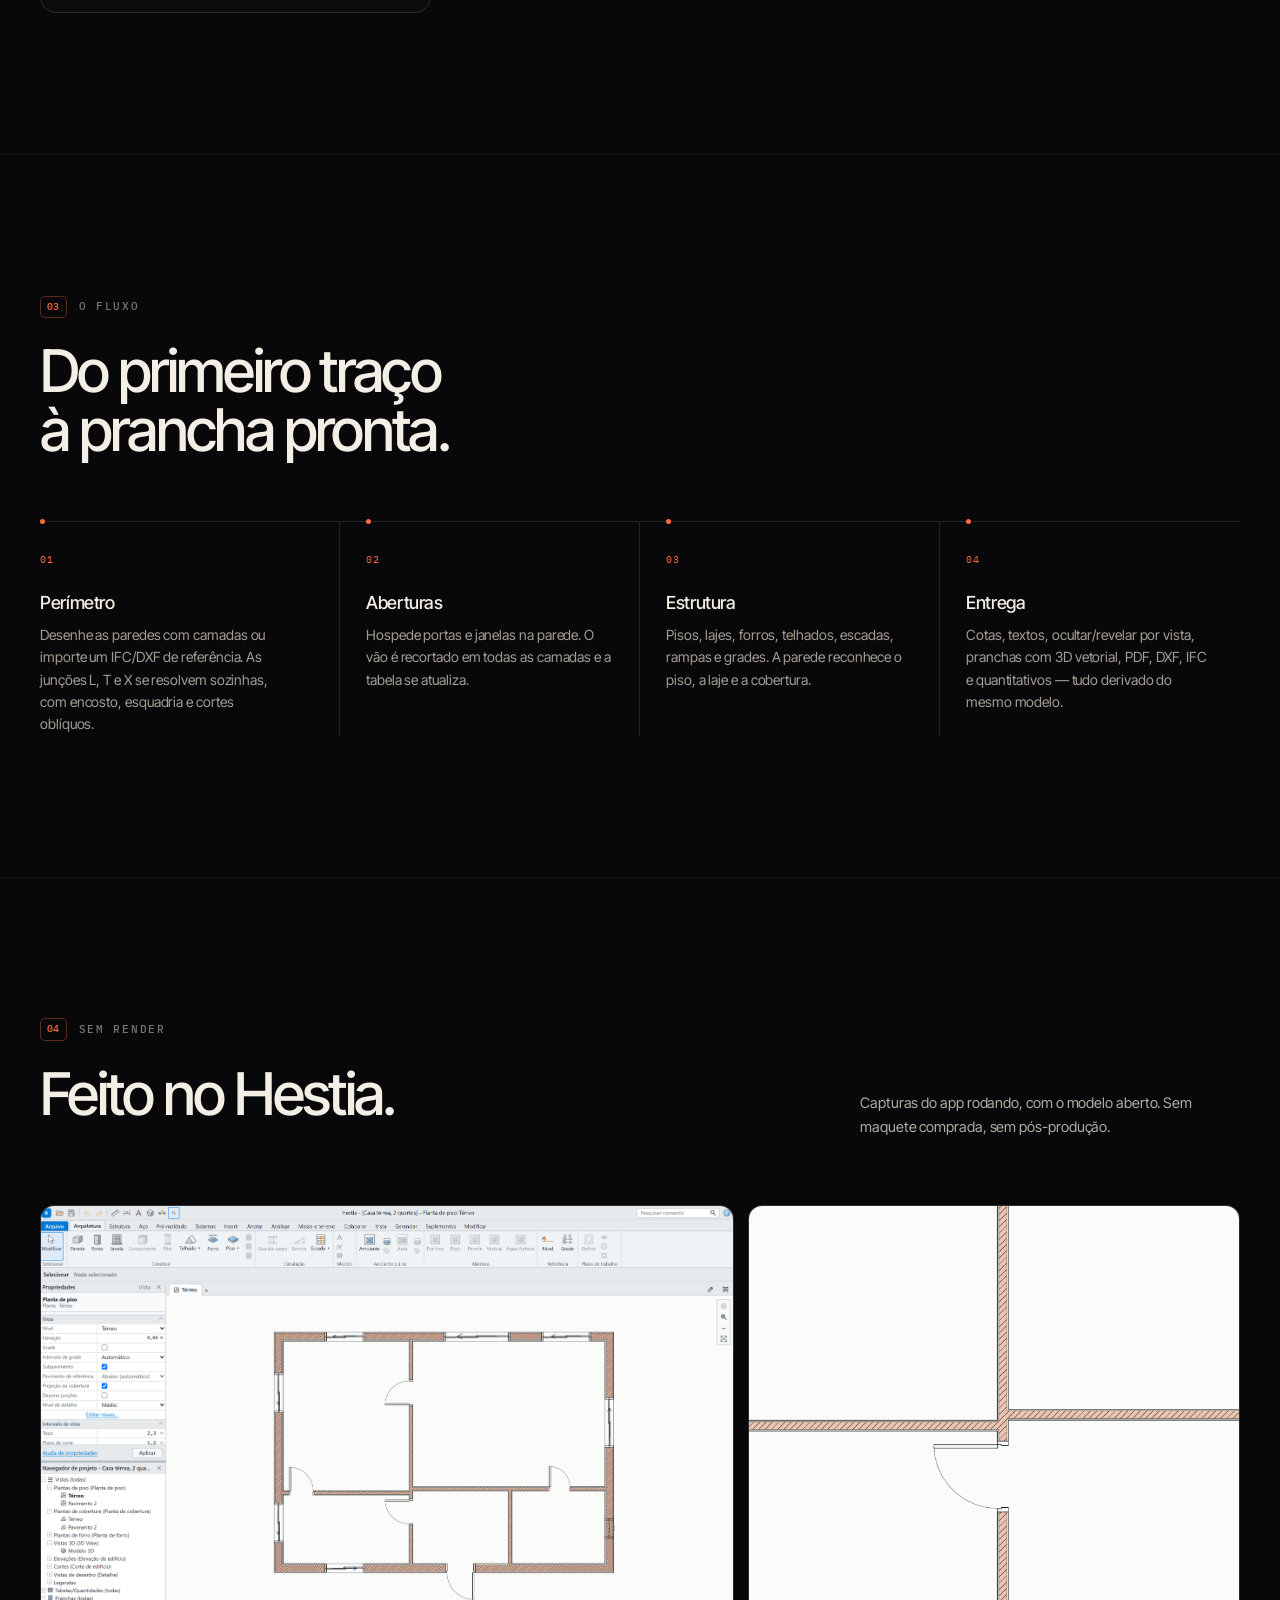
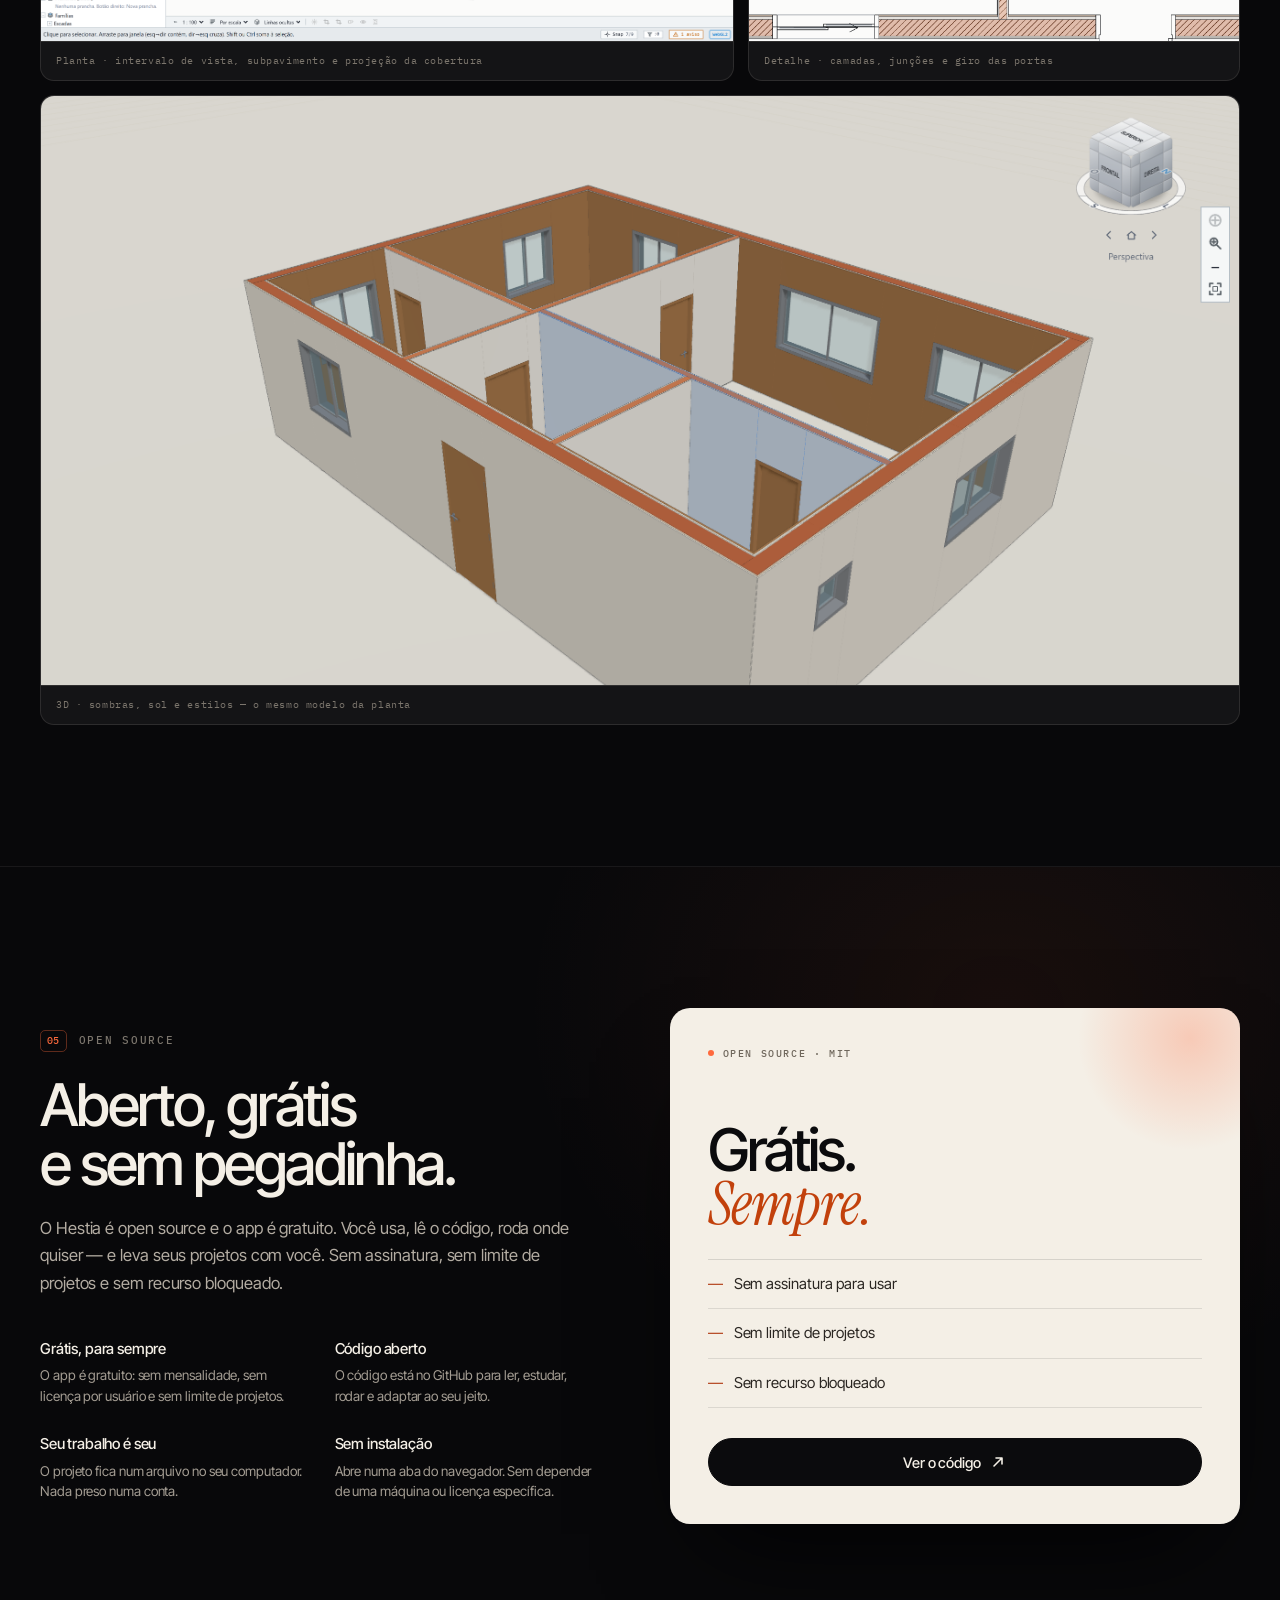
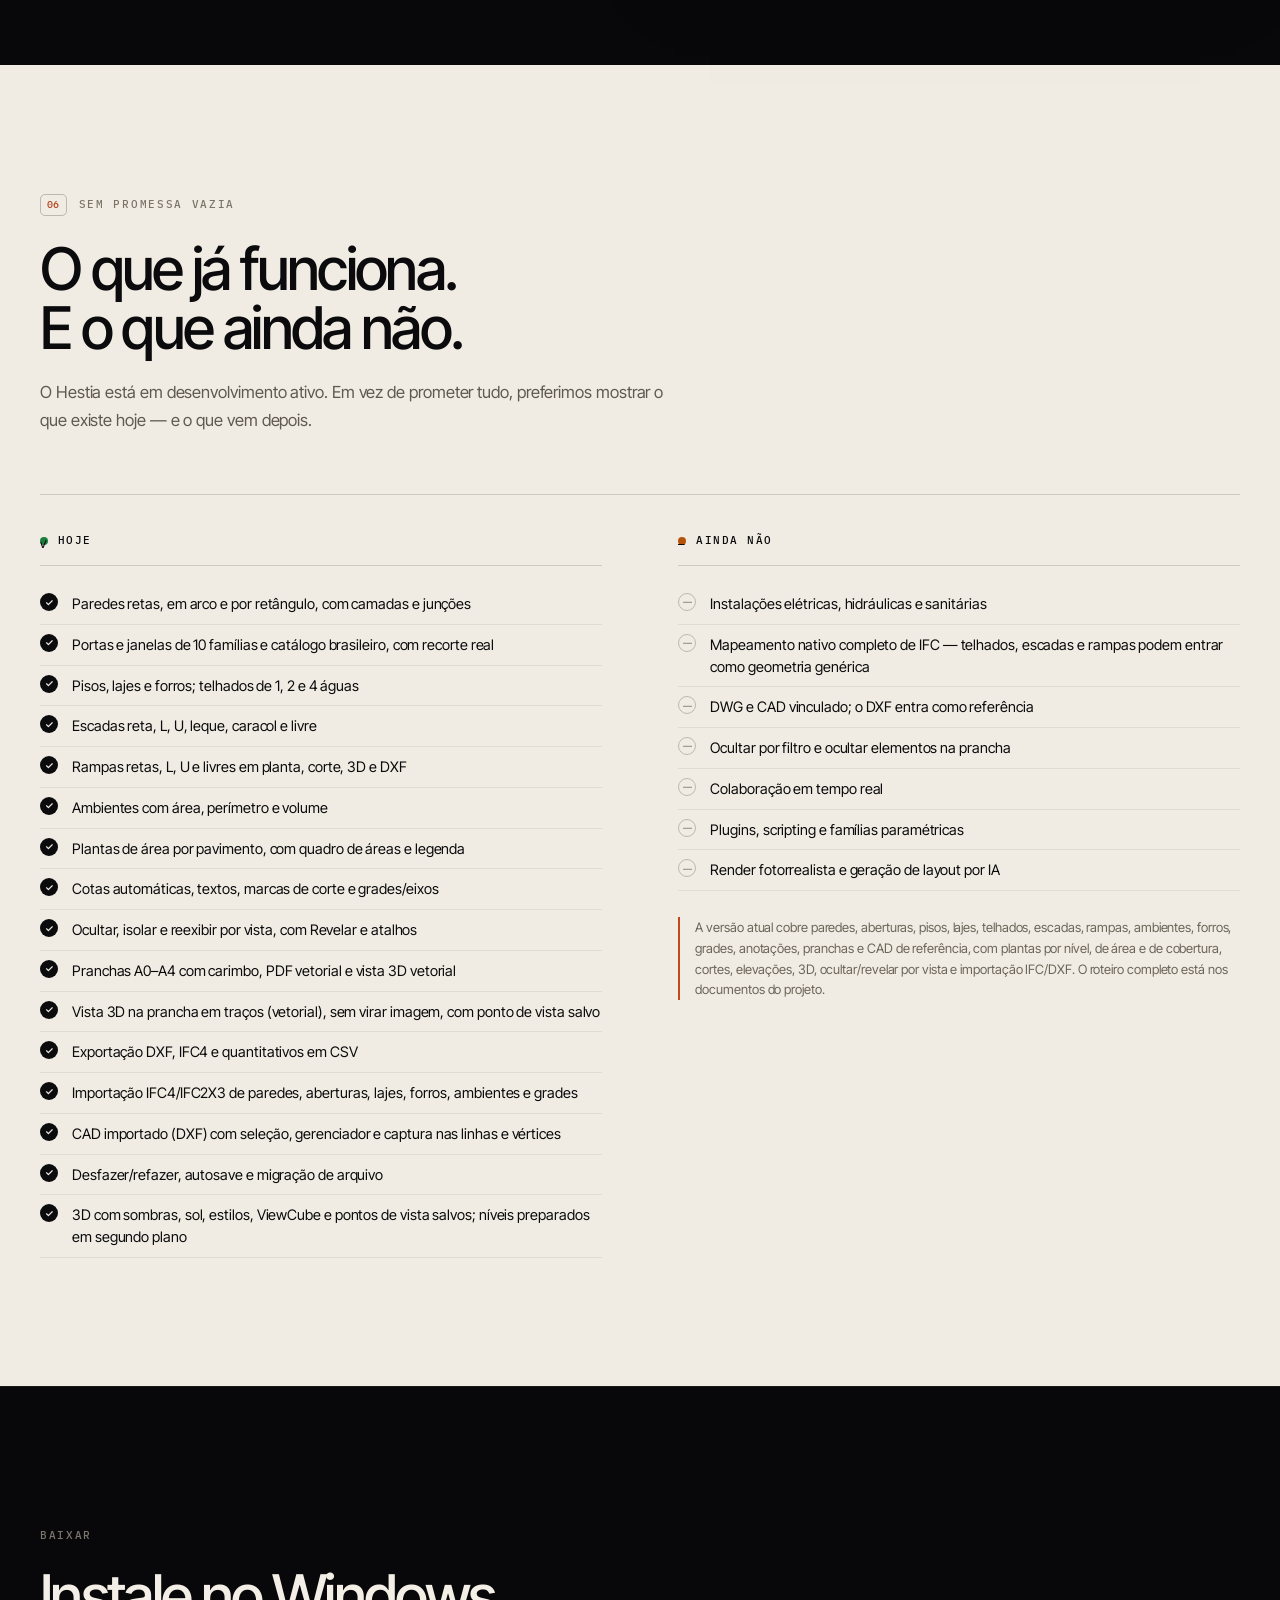
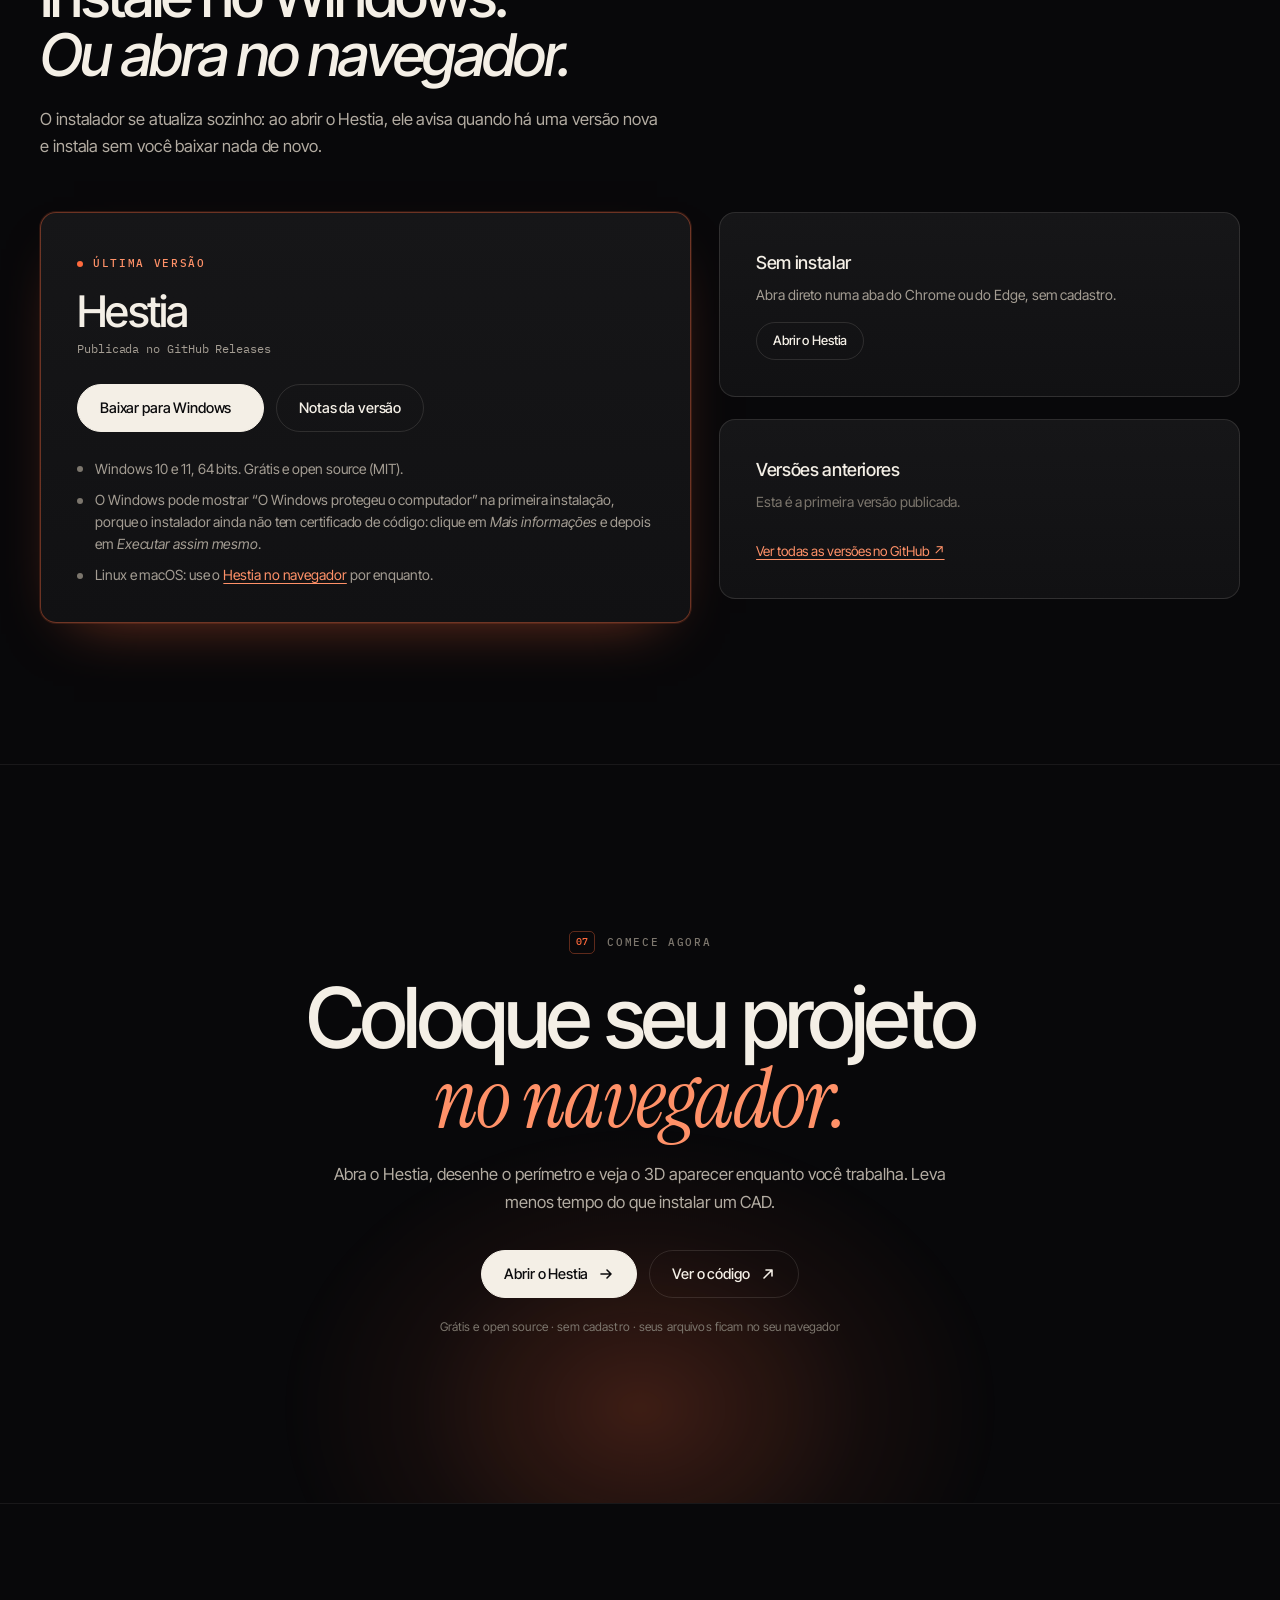
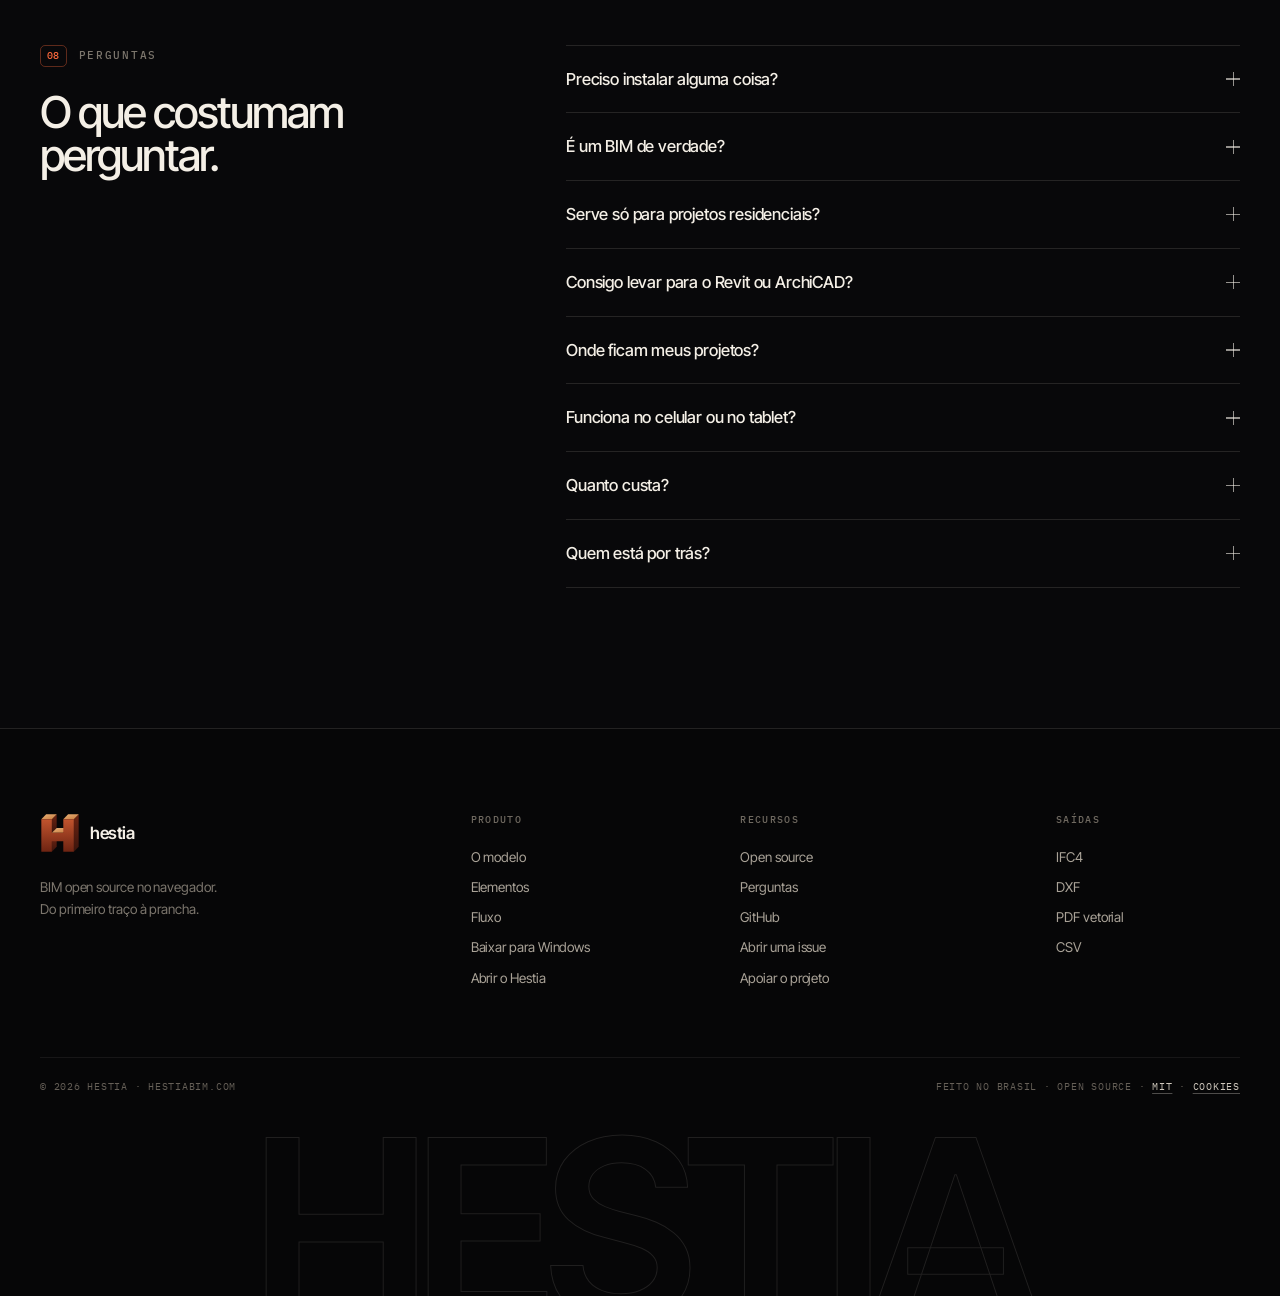
==== commit 743946bc: "site: link Apoiar o projeto no rodapé e FUNDING.yml Co-Authored-By: Claude Sonnet 5.5 <noreply@anthr" ====
--- a/index.html
+++ b/index.html
@@ -848,6 +848,7 @@
             <a href="#perguntas">Perguntas</a>
             <a href="https://github.com/engdennylsonsantos-cloud/Hestia" target="_blank" rel="noopener">GitHub</a>
             <a href="https://github.com/engdennylsonsantos-cloud/Hestia/issues" target="_blank" rel="noopener">Abrir uma issue</a>
+            <a href="https://github.com/sponsors/engdennylsonsantos-cloud" target="_blank" rel="noopener">Apoiar o projeto</a>
           </nav>
 
           <div class="footer-col">
